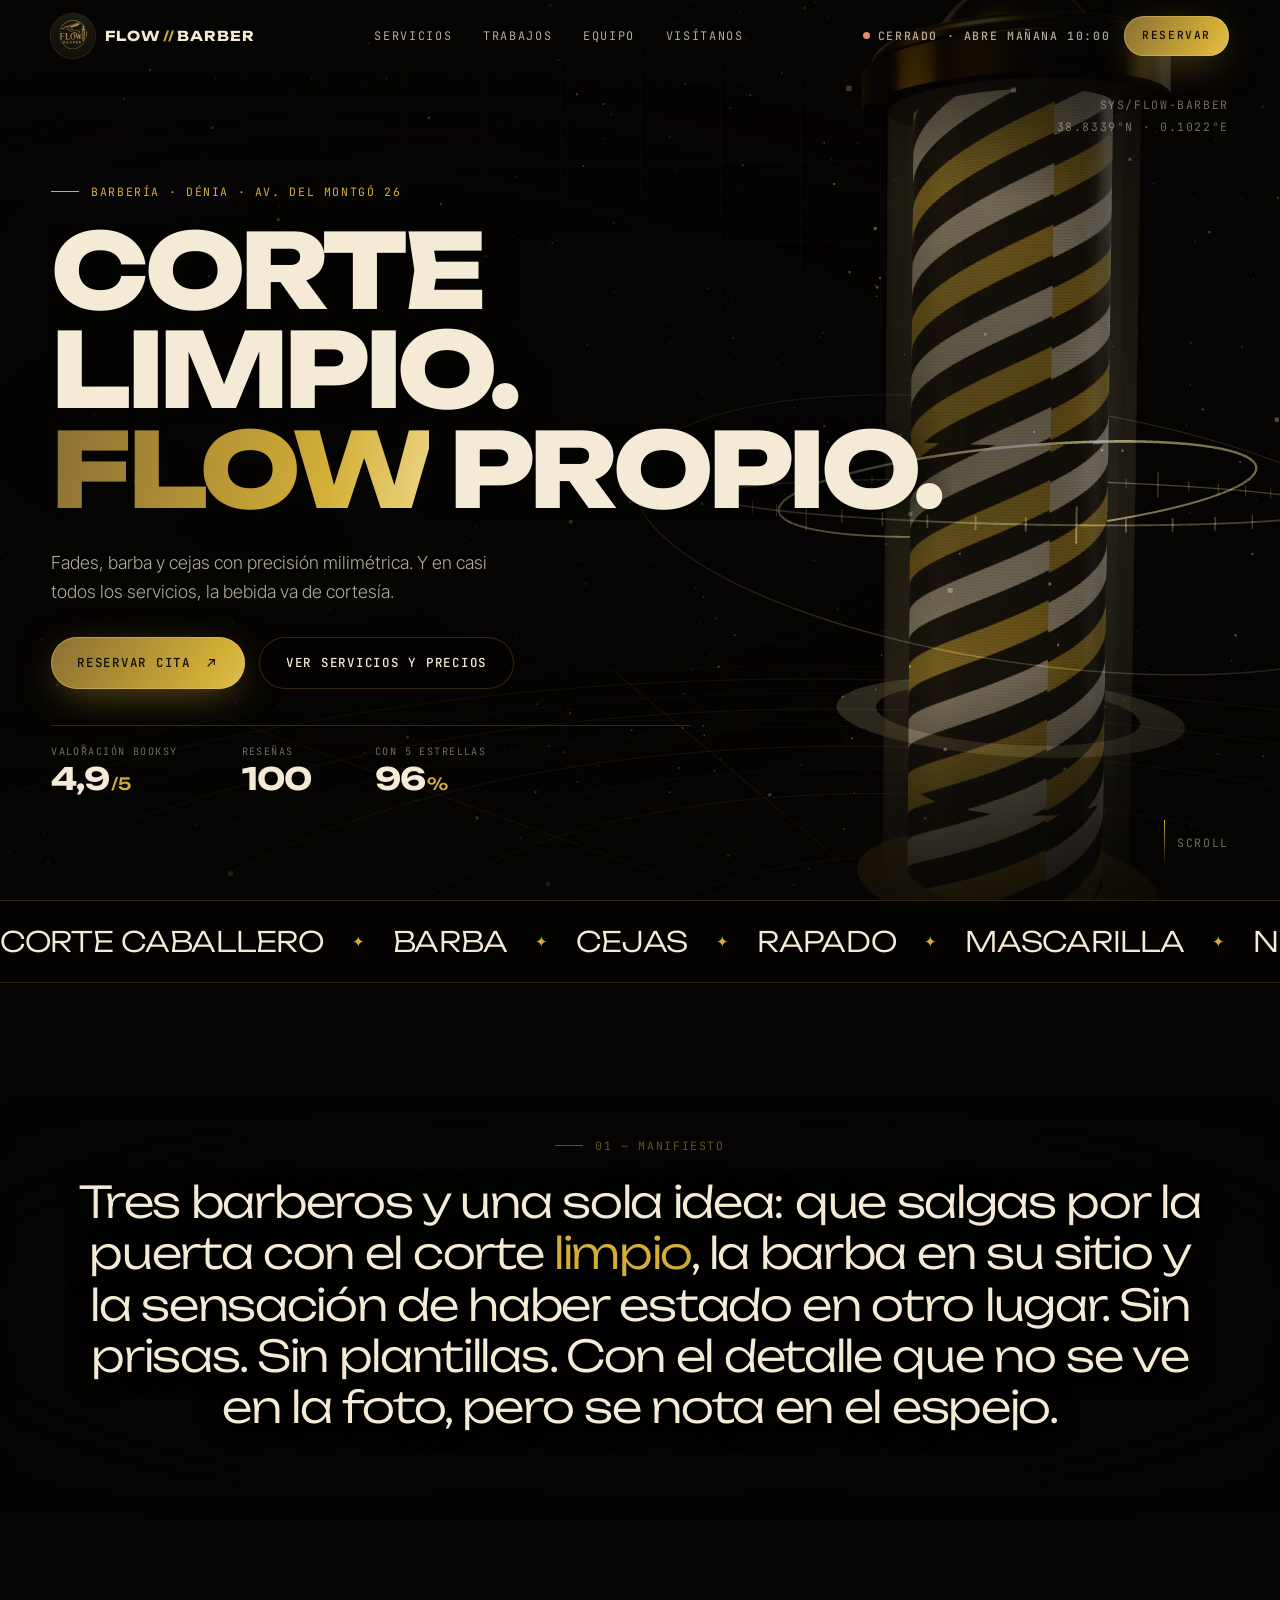
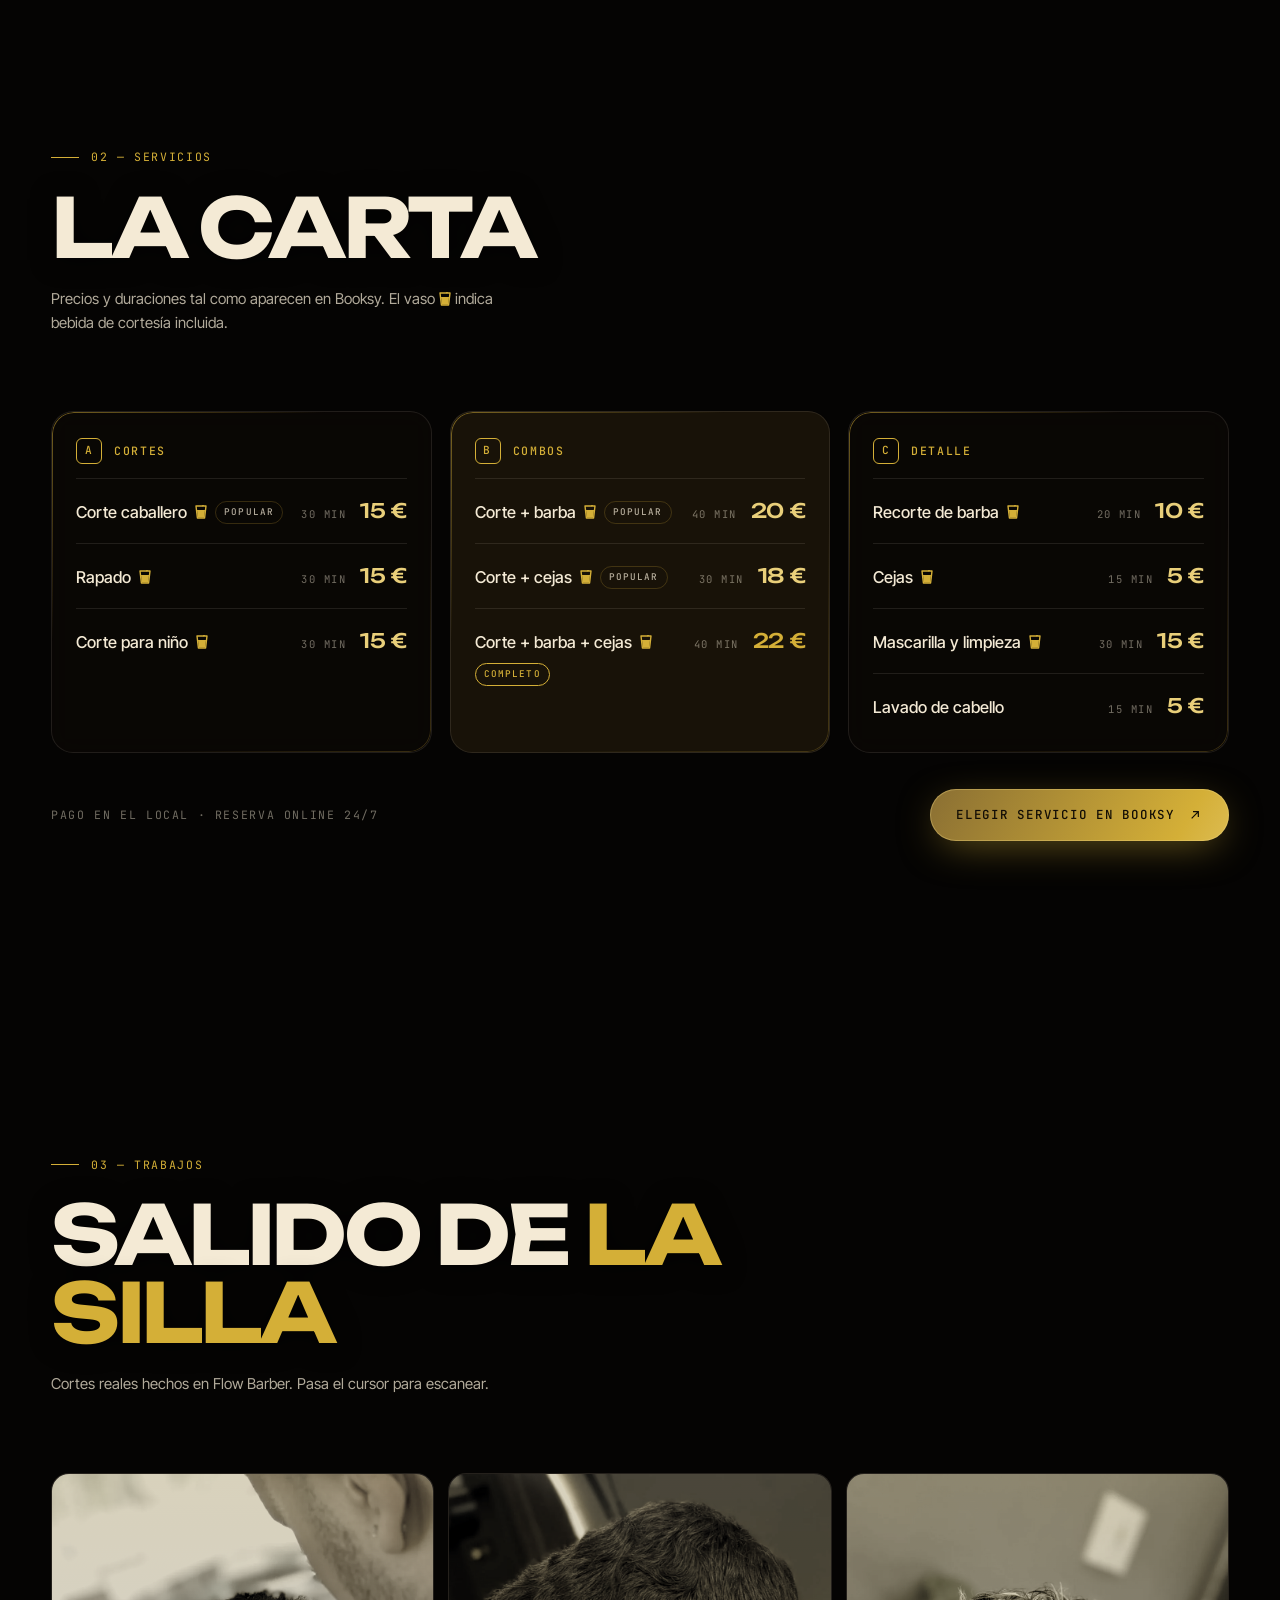
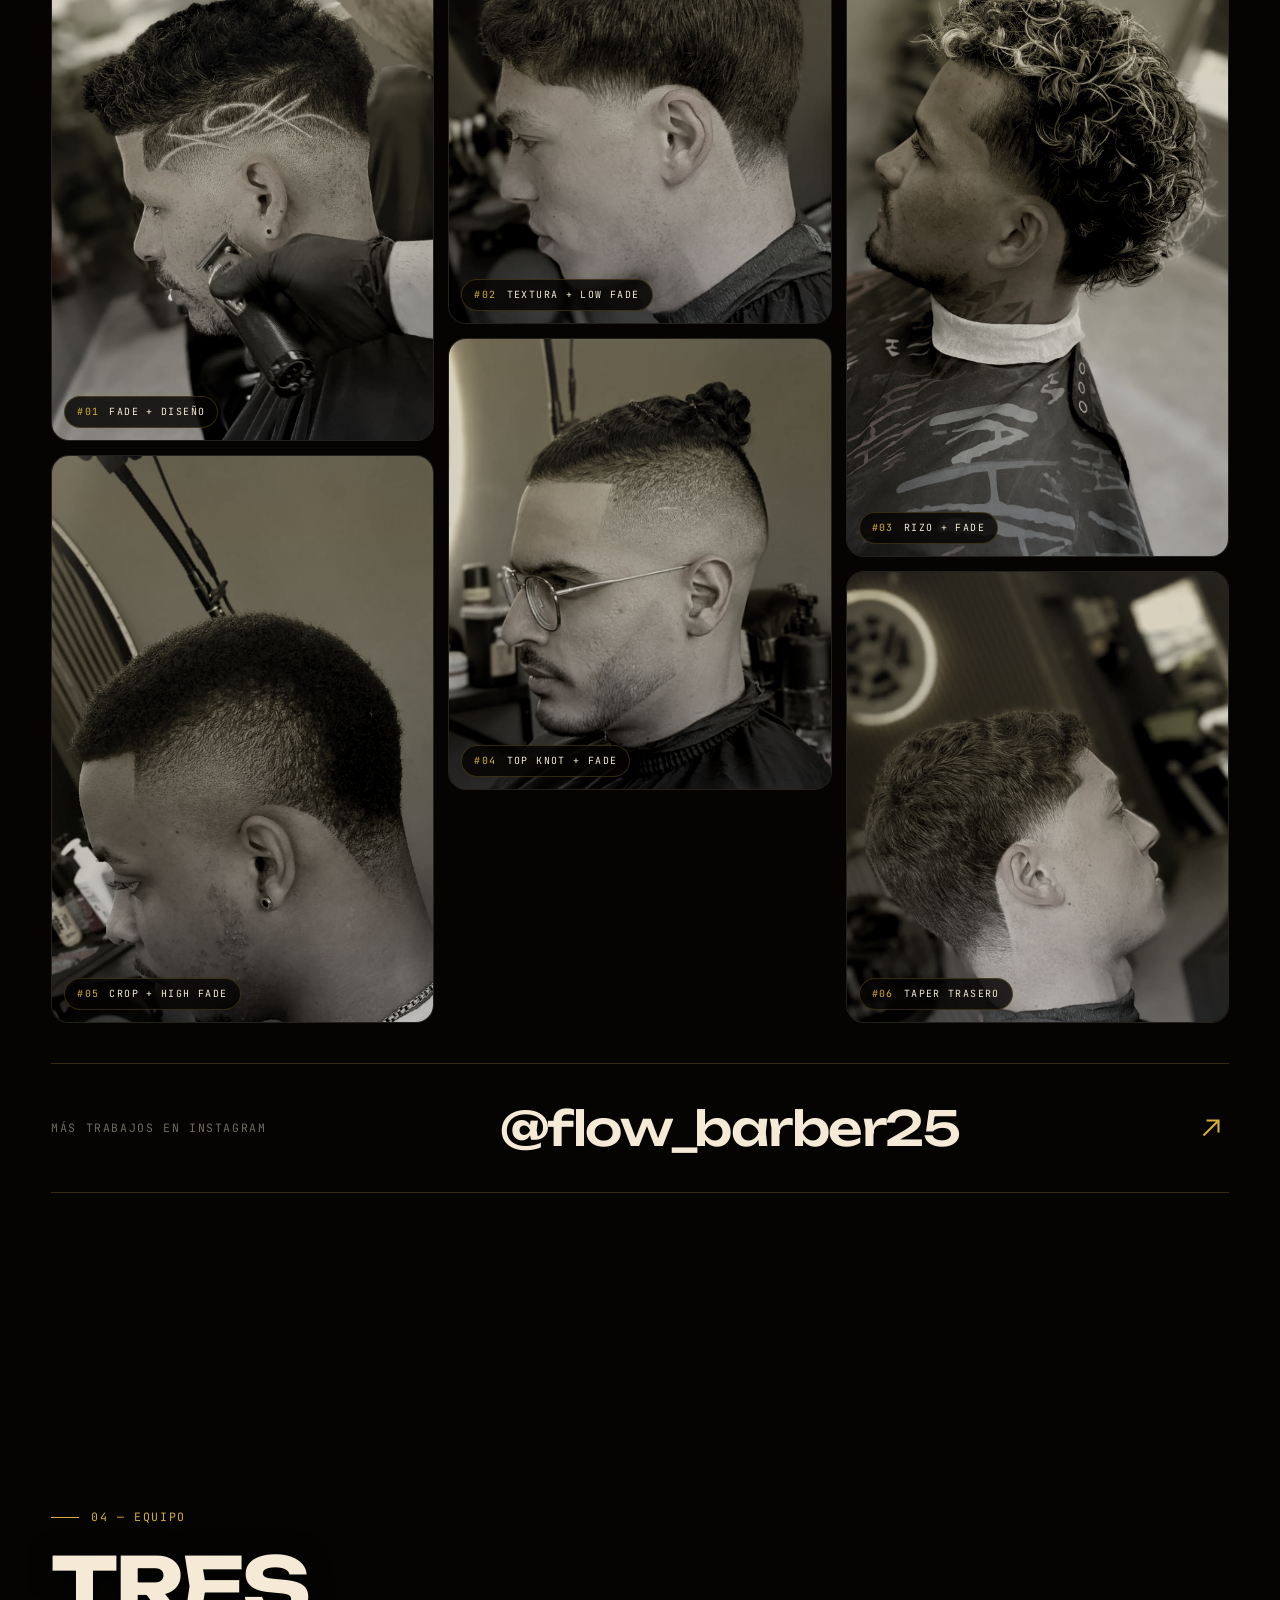
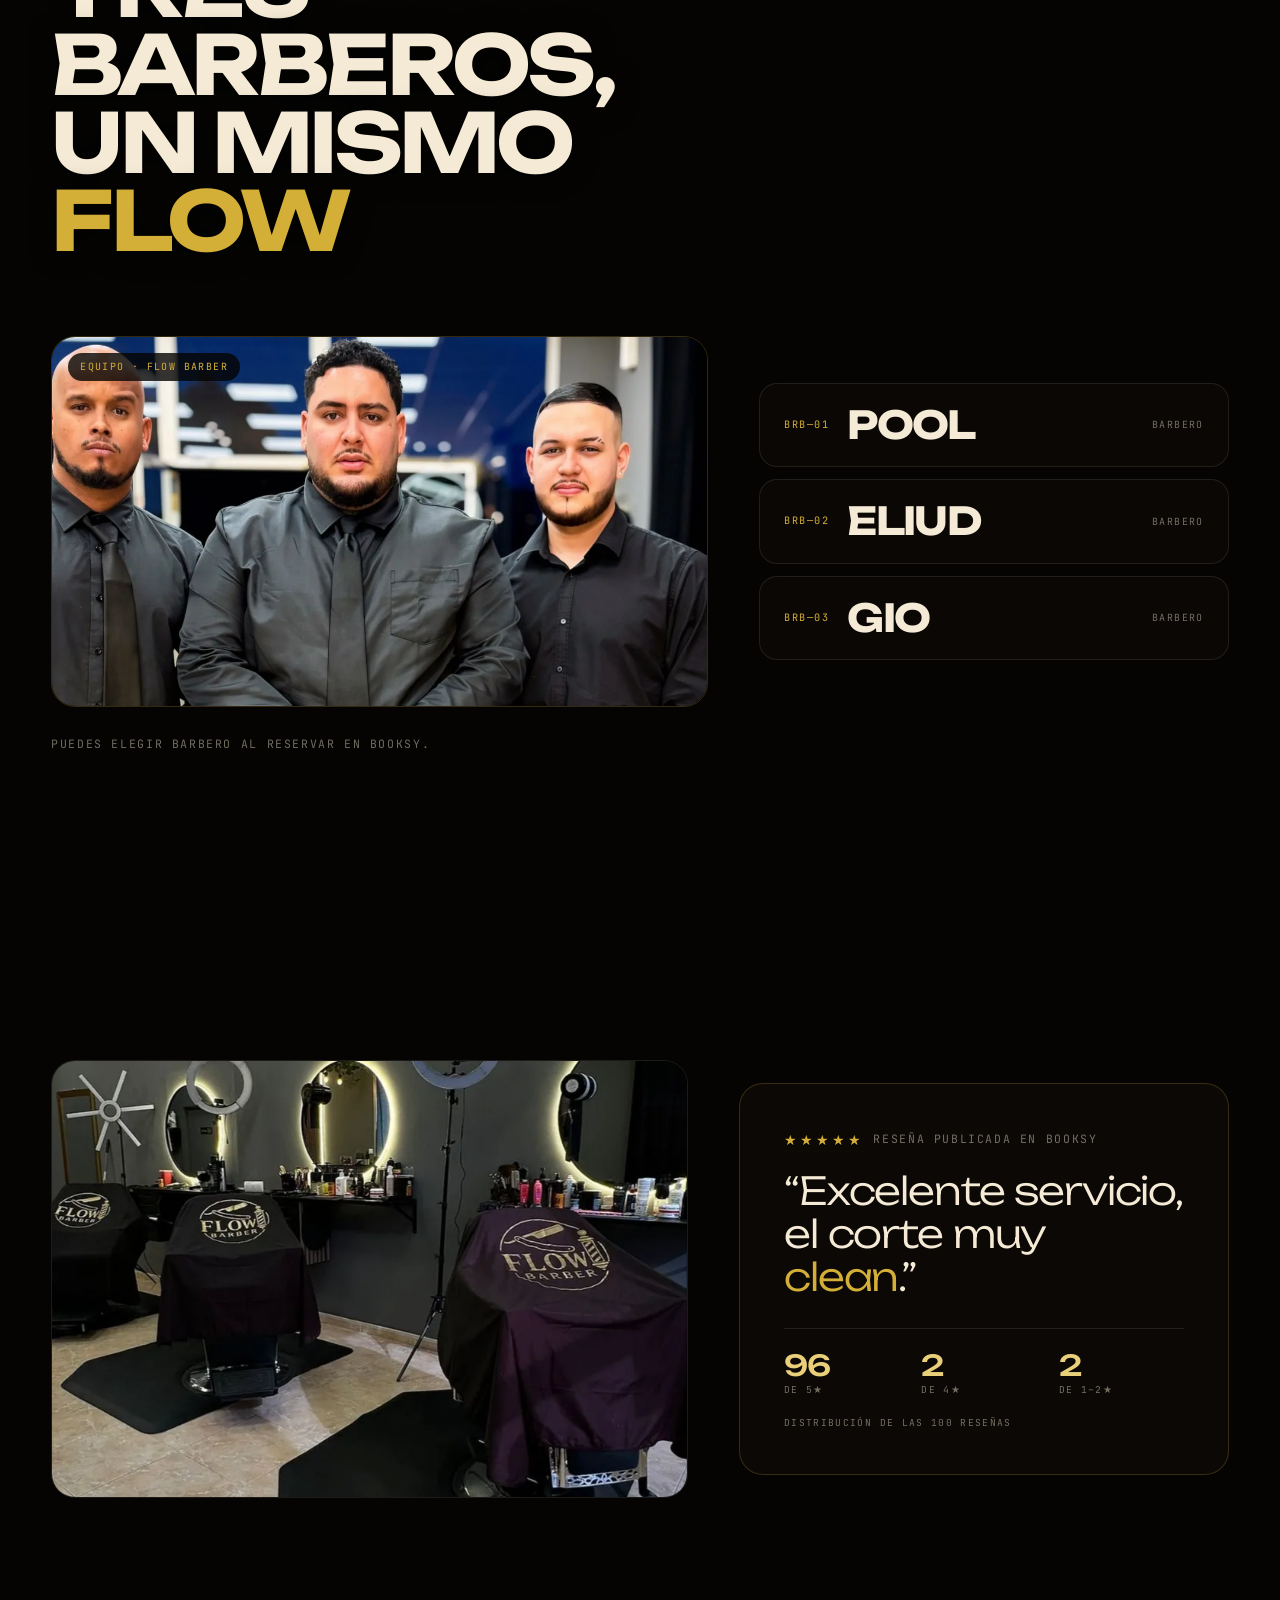
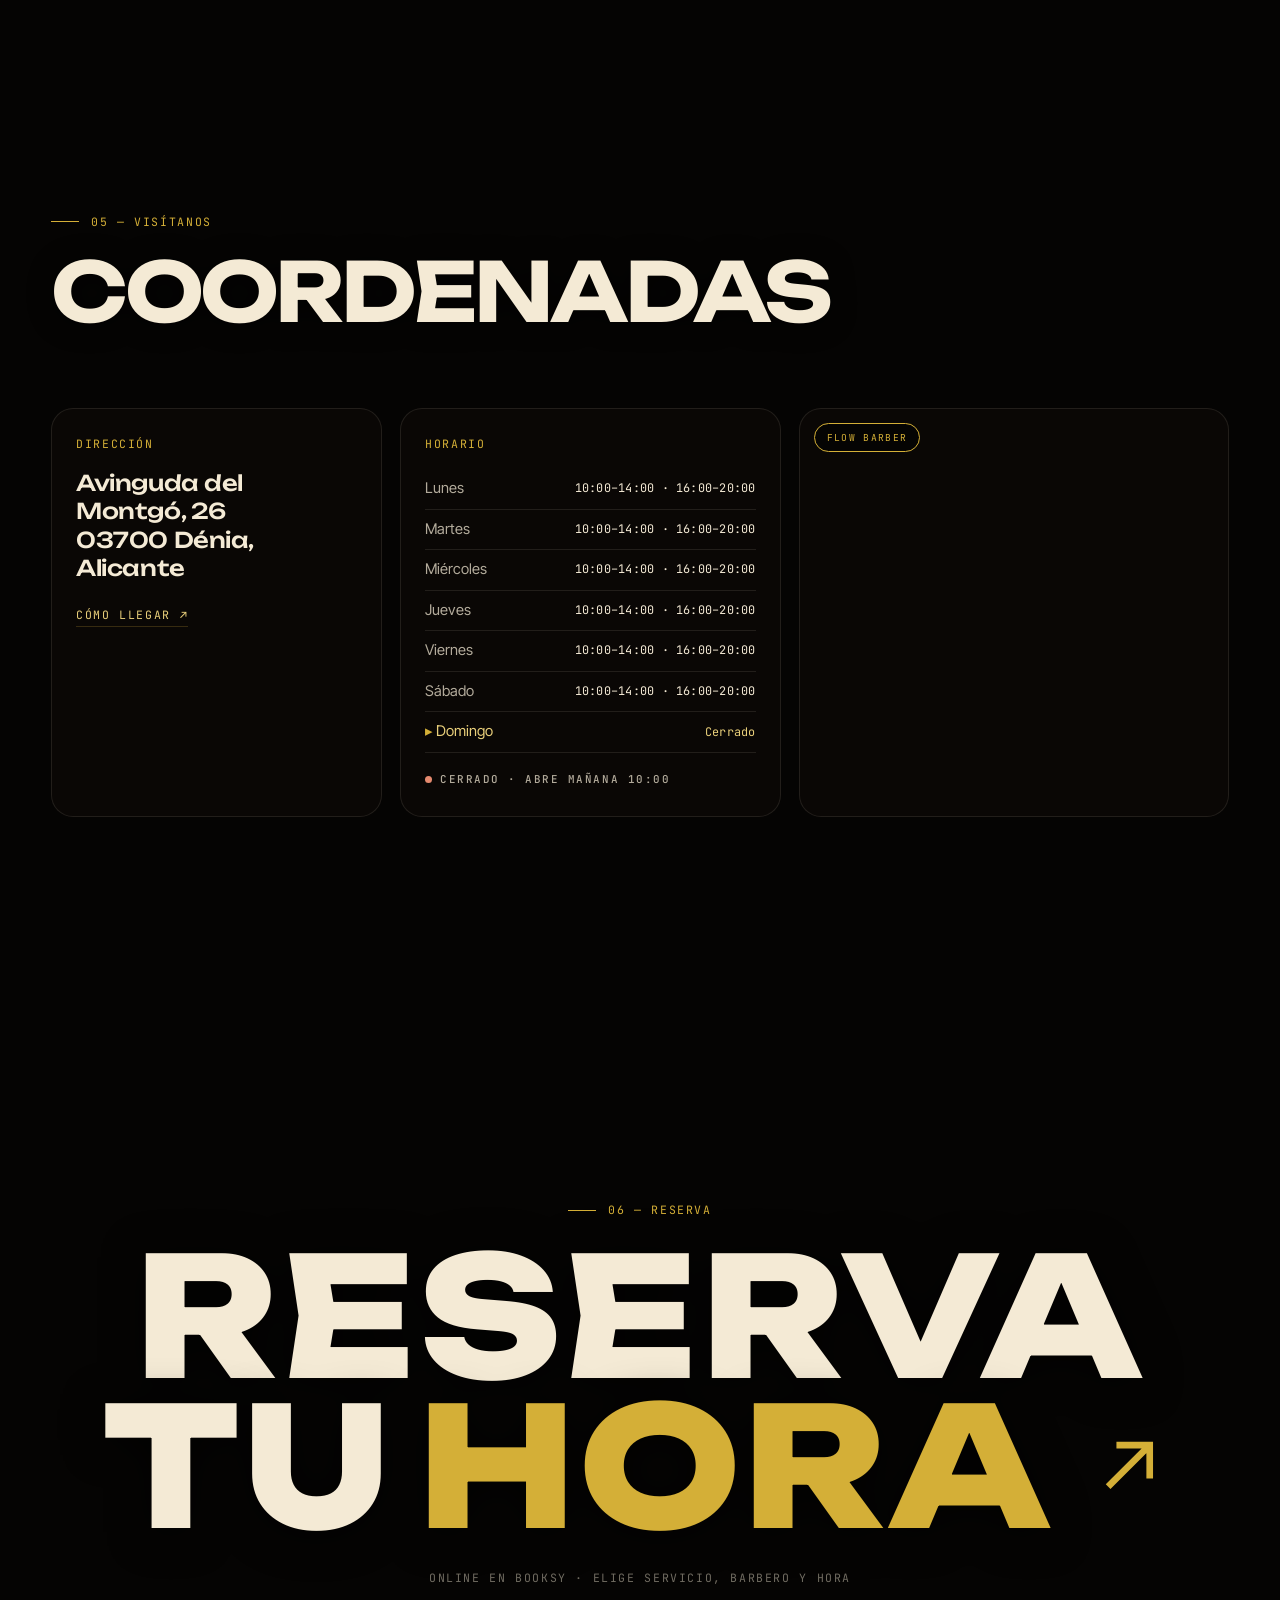
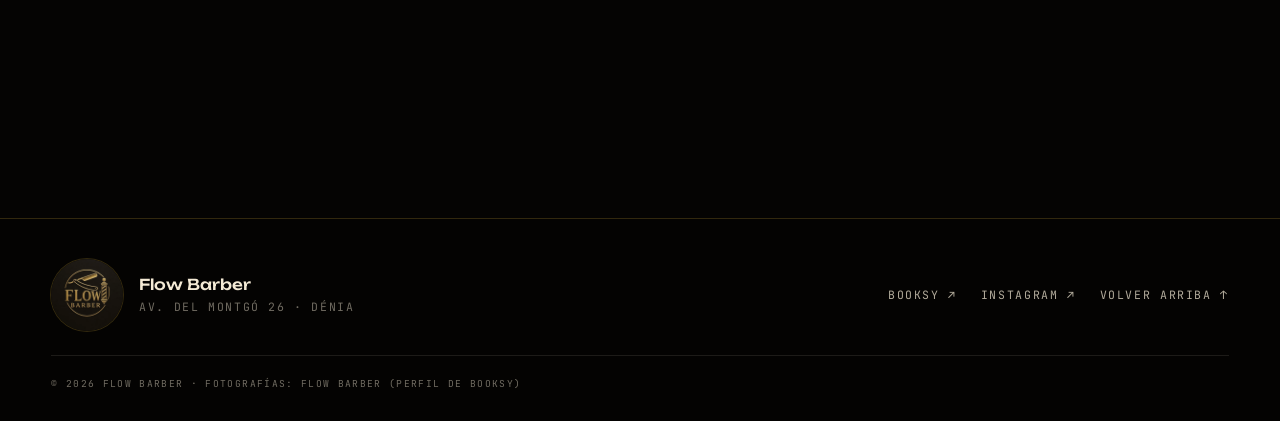
==== flow-barber/index.html @ b30438e5 "Add futuristic 3D website for Flow Barber (Dénia) One-page static site in flow-barber/: Three.js hol" ====
<!doctype html>
<html lang="es">
<head>
<meta charset="utf-8">
<meta name="viewport" content="width=device-width,initial-scale=1,viewport-fit=cover">
<title>Flow Barber · Barbería en Dénia</title>
<meta name="description" content="Flow Barber, barbería en la Avinguda del Montgó 26, Dénia. Corte, barba, cejas y bebida de cortesía. 4,9 sobre 5 en 100 reseñas de Booksy. Reserva online.">
<meta name="theme-color" content="#050403">
<meta property="og:title" content="Flow Barber · Barbería en Dénia">
<meta property="og:description" content="Corte limpio, barba y detalle en la Avinguda del Montgó 26, Dénia. Reserva online en Booksy.">
<meta property="og:image" content="assets/img/logo.webp">
<meta property="og:type" content="website">
<link rel="icon" href="assets/img/logo.webp" type="image/webp">
<link rel="preconnect" href="https://fonts.googleapis.com">
<link rel="preconnect" href="https://fonts.gstatic.com" crossorigin>
<link rel="stylesheet" href="https://fonts.googleapis.com/css2?family=Unbounded:wght@300;500;700;800&family=Inter+Tight:wght@300;400;500;600&family=JetBrains+Mono:wght@400;500&display=swap">
<link rel="stylesheet" href="styles.css?v=20261030">
<script>document.documentElement.classList.add("js");</script>
<script type="application/ld+json">
{
  "@context": "https://schema.org",
  "@type": "BarberShop",
  "name": "Flow Barber",
  "image": "assets/img/logo.webp",
  "address": {"@type": "PostalAddress", "streetAddress": "Avinguda del Montgó, 26", "postalCode": "03700", "addressLocality": "Dénia", "addressRegion": "Comunidad Valenciana", "addressCountry": "ES"},
  "geo": {"@type": "GeoCoordinates", "latitude": 38.83388846865661, "longitude": 0.10224818463785823},
  "priceRange": "5 €–22 €",
  "openingHoursSpecification": [
    {"@type": "OpeningHoursSpecification", "dayOfWeek": ["Monday","Tuesday","Wednesday","Thursday","Friday","Saturday"], "opens": "10:00", "closes": "14:00"},
    {"@type": "OpeningHoursSpecification", "dayOfWeek": ["Monday","Tuesday","Wednesday","Thursday","Friday","Saturday"], "opens": "16:00", "closes": "20:00"}
  ],
  "sameAs": ["https://www.instagram.com/flow_barber25/", "https://booksy.com/es-es/153876_flow-barber_barberia_55813_corral-de-calafat"]
}
</script>
</head>
<body>

<!-- Splash: CSS hides it at 4.5s even if JS fails -->
<div class="splash" data-splash aria-hidden="true">
  <div class="splash-core">
    <img src="assets/img/logo.webp" alt="" width="140" height="140">
    <div class="splash-bar"><span></span></div>
    <p class="mono splash-txt">INICIANDO SESIÓN · <span data-splash-count>000</span></p>
  </div>
</div>

<!-- Fixed 3D scene + contrast layers -->
<canvas id="scene" aria-hidden="true"></canvas>
<div class="scene-fallback" aria-hidden="true"></div>
<div class="layer-scrim" aria-hidden="true"></div>
<div class="layer-vignette" aria-hidden="true"></div>
<div class="layer-grid" aria-hidden="true"></div>
<div class="layer-grain" aria-hidden="true"></div>

<header class="nav" data-nav>
  <a class="nav-logo" href="#top" aria-label="Flow Barber, inicio">
    <img src="assets/img/logo.webp" alt="" width="44" height="44">
    <span>FLOW<i>//</i>BARBER</span>
  </a>
  <nav class="nav-links" aria-label="Principal">
    <a href="#servicios" data-scramble>Servicios</a>
    <a href="#trabajos" data-scramble>Trabajos</a>
    <a href="#equipo" data-scramble>Equipo</a>
    <a href="#visita" data-scramble>Visítanos</a>
  </nav>
  <div class="nav-right">
    <span class="status mono" data-status><i></i><b>Horario L–S</b></span>
    <a class="btn btn-gold btn-sm" href="https://booksy.com/es-es/153876_flow-barber_barberia_55813_corral-de-calafat" target="_blank" rel="noopener">Reservar</a>
    <button class="nav-burger" type="button" aria-label="Abrir menú" aria-expanded="false" data-burger><span></span><span></span></button>
  </div>
</header>

<div class="menu" data-menu hidden>
  <nav aria-label="Menú móvil">
    <a href="#servicios">Servicios</a>
    <a href="#trabajos">Trabajos</a>
    <a href="#equipo">Equipo</a>
    <a href="#visita">Visítanos</a>
    <a href="https://booksy.com/es-es/153876_flow-barber_barberia_55813_corral-de-calafat" target="_blank" rel="noopener" class="menu-cta">Reservar en Booksy ↗</a>
  </nav>
</div>

<main id="top">

  <!-- HERO -->
  <section class="hero" data-stage="0">
    <div class="hud hud-tl mono" aria-hidden="true">
      <span>SYS/FLOW-BARBER</span>
      <span>38.8339°N · 0.1022°E</span>
    </div>
    <div class="hero-inner">
      <p class="kicker mono reveal">Barbería · Dénia · Av. del Montgó 26</p>
      <h1 class="hero-title">
        <span class="line"><span>Corte</span></span>
        <span class="line"><span>limpio.</span></span>
        <span class="line"><span><em>Flow</em> propio.</span></span>
      </h1>
      <p class="hero-lead reveal">Fades, barba y cejas con precisión milimétrica. Y en casi todos los servicios, la bebida va de cortesía.</p>
      <div class="hero-ctas reveal">
        <a class="btn btn-gold" data-magnetic href="https://booksy.com/es-es/153876_flow-barber_barberia_55813_corral-de-calafat" target="_blank" rel="noopener">
          <span>Reservar cita</span><svg viewBox="0 0 24 24" aria-hidden="true"><path d="M7 17 17 7M9 7h8v8"/></svg>
        </a>
        <a class="btn btn-ghost" href="#servicios"><span>Ver servicios y precios</span></a>
      </div>
    </div>

    <dl class="hero-stats reveal" aria-label="Valoraciones en Booksy">
      <div><dt class="mono">Valoración Booksy</dt><dd><b data-count="4.9" data-decimals="1">4,9</b><small>/5</small></dd></div>
      <div><dt class="mono">Reseñas</dt><dd><b data-count="100">100</b></dd></div>
      <div><dt class="mono">Con 5 estrellas</dt><dd><b data-count="96">96</b><small>%</small></dd></div>
    </dl>

    <div class="scroll-cue mono" aria-hidden="true"><span></span>Scroll</div>
  </section>

  <!-- TICKER -->
  <div class="ticker" aria-hidden="true">
    <div class="ticker-track">
      <span>Corte caballero</span><i>✦</i><span>Barba</span><i>✦</i><span>Cejas</span><i>✦</i><span>Rapado</span><i>✦</i><span>Mascarilla</span><i>✦</i><span>Niños</span><i>✦</i><span>Lavado</span><i>✦</i>
      <span>Corte caballero</span><i>✦</i><span>Barba</span><i>✦</i><span>Cejas</span><i>✦</i><span>Rapado</span><i>✦</i><span>Mascarilla</span><i>✦</i><span>Niños</span><i>✦</i><span>Lavado</span><i>✦</i>
    </div>
  </div>

  <!-- MANIFESTO -->
  <section class="manifesto" data-stage="1">
    <p class="kicker mono reveal">01 — Manifiesto</p>
    <p class="manifesto-text reveal">
      Tres barberos y una sola idea: que salgas por la puerta con el corte <em>limpio</em>, la barba en su sitio y la sensación de haber estado en otro lugar. Sin prisas. Sin plantillas. Con el detalle que no se ve en la foto, pero se nota en el espejo.
    </p>
  </section>

  <!-- SERVICES -->
  <section class="services" id="servicios" data-stage="2">
    <header class="sec-head">
      <p class="kicker mono reveal">02 — Servicios</p>
      <h2 class="sec-title reveal">La carta</h2>
      <p class="sec-sub reveal">Precios y duraciones tal como aparecen en Booksy. El vaso <span class="drink-ico" aria-hidden="true"></span> indica bebida de cortesía incluida.</p>
    </header>

    <div class="svc-groups">
      <div class="svc-group reveal">
        <h3 class="svc-group-title mono"><span>A</span>Cortes</h3>
        <ul class="svc-list">
          <li class="svc"><div class="svc-name">Corte caballero<span class="drink-ico" title="Bebida de cortesía"></span><em class="tag mono">Popular</em></div><div class="svc-meta mono">30 min</div><div class="svc-price">15 €</div></li>
          <li class="svc"><div class="svc-name">Rapado<span class="drink-ico" title="Bebida de cortesía"></span></div><div class="svc-meta mono">30 min</div><div class="svc-price">15 €</div></li>
          <li class="svc"><div class="svc-name">Corte para niño<span class="drink-ico" title="Bebida de cortesía"></span></div><div class="svc-meta mono">30 min</div><div class="svc-price">15 €</div></li>
        </ul>
      </div>

      <div class="svc-group svc-group-feature reveal">
        <h3 class="svc-group-title mono"><span>B</span>Combos</h3>
        <ul class="svc-list">
          <li class="svc"><div class="svc-name">Corte + barba<span class="drink-ico" title="Bebida de cortesía"></span><em class="tag mono">Popular</em></div><div class="svc-meta mono">40 min</div><div class="svc-price">20 €</div></li>
          <li class="svc"><div class="svc-name">Corte + cejas<span class="drink-ico" title="Bebida de cortesía"></span><em class="tag mono">Popular</em></div><div class="svc-meta mono">30 min</div><div class="svc-price">18 €</div></li>
          <li class="svc svc-top"><div class="svc-name">Corte + barba + cejas<span class="drink-ico" title="Bebida de cortesía"></span><em class="tag mono tag-gold">Completo</em></div><div class="svc-meta mono">40 min</div><div class="svc-price">22 €</div></li>
        </ul>
      </div>

      <div class="svc-group reveal">
        <h3 class="svc-group-title mono"><span>C</span>Detalle</h3>
        <ul class="svc-list">
          <li class="svc"><div class="svc-name">Recorte de barba<span class="drink-ico" title="Bebida de cortesía"></span></div><div class="svc-meta mono">20 min</div><div class="svc-price">10 €</div></li>
          <li class="svc"><div class="svc-name">Cejas<span class="drink-ico" title="Bebida de cortesía"></span></div><div class="svc-meta mono">15 min</div><div class="svc-price">5 €</div></li>
          <li class="svc"><div class="svc-name">Mascarilla y limpieza<span class="drink-ico" title="Bebida de cortesía"></span></div><div class="svc-meta mono">30 min</div><div class="svc-price">15 €</div></li>
          <li class="svc"><div class="svc-name">Lavado de cabello</div><div class="svc-meta mono">15 min</div><div class="svc-price">5 €</div></li>
        </ul>
      </div>
    </div>

    <div class="svc-foot reveal">
      <p class="mono">Pago en el local · Reserva online 24/7</p>
      <a class="btn btn-gold" data-magnetic href="https://booksy.com/es-es/153876_flow-barber_barberia_55813_corral-de-calafat" target="_blank" rel="noopener"><span>Elegir servicio en Booksy</span><svg viewBox="0 0 24 24" aria-hidden="true"><path d="M7 17 17 7M9 7h8v8"/></svg></a>
    </div>
  </section>

  <!-- WORK -->
  <section class="work" id="trabajos" data-stage="3">
    <header class="sec-head">
      <p class="kicker mono reveal">03 — Trabajos</p>
      <h2 class="sec-title reveal">Salido de <em>la silla</em></h2>
      <p class="sec-sub reveal">Cortes reales hechos en Flow Barber. Pasa el cursor para escanear.</p>
    </header>

    <div class="work-grid">
      <figure class="shot shot-a reveal" data-tilt>
        <img src="assets/img/trabajo-01.webp" alt="Fade con diseño de líneas en el lateral, hecho en Flow Barber" loading="lazy" width="1200" height="1594">
        <figcaption class="mono"><span>#01</span>Fade + diseño</figcaption>
      </figure>
      <figure class="shot shot-b reveal" data-tilt>
        <img src="assets/img/trabajo-04.webp" alt="Corte texturizado con degradado bajo, vista lateral" loading="lazy" width="1024" height="1361">
        <figcaption class="mono"><span>#02</span>Textura + low fade</figcaption>
      </figure>
      <figure class="shot shot-c reveal" data-tilt>
        <img src="assets/img/trabajo-05.webp" alt="Pelo rizado con mechas y degradado en la nuca" loading="lazy" width="1200" height="2135">
        <figcaption class="mono"><span>#03</span>Rizo + fade</figcaption>
      </figure>
      <figure class="shot shot-d reveal" data-tilt>
        <img src="assets/img/trabajo-02.webp" alt="Moño alto con degradado lateral y barba perfilada" loading="lazy" width="921" height="1225">
        <figcaption class="mono"><span>#04</span>Top knot + fade</figcaption>
      </figure>
      <figure class="shot shot-e reveal" data-tilt>
        <img src="assets/img/trabajo-06.webp" alt="Corte corto con degradado alto, vista lateral" loading="lazy" width="1200" height="2133">
        <figcaption class="mono"><span>#05</span>Crop + high fade</figcaption>
      </figure>
      <figure class="shot shot-f reveal" data-tilt>
        <img src="assets/img/trabajo-03.webp" alt="Corte texturizado con degradado en la nuca, vista trasera" loading="lazy" width="1083" height="1439">
        <figcaption class="mono"><span>#06</span>Taper trasero</figcaption>
      </figure>
    </div>

    <a class="ig-link reveal" href="https://www.instagram.com/flow_barber25/" target="_blank" rel="noopener">
      <span class="mono">Más trabajos en Instagram</span>
      <strong>@flow_barber25</strong>
      <svg viewBox="0 0 24 24" aria-hidden="true"><path d="M7 17 17 7M9 7h8v8"/></svg>
    </a>
  </section>

  <!-- TEAM -->
  <section class="team" id="equipo" data-stage="4">
    <header class="sec-head">
      <p class="kicker mono reveal">04 — Equipo</p>
      <h2 class="sec-title reveal">Tres barberos,<br>un mismo <em>flow</em></h2>
    </header>

    <div class="team-wrap">
      <figure class="team-photo reveal">
        <img src="assets/img/equipo.webp" alt="El equipo de Flow Barber" loading="lazy" width="1200" height="675">
        <span class="scan" aria-hidden="true"></span>
        <figcaption class="mono">EQUIPO · FLOW BARBER</figcaption>
      </figure>
      <ol class="team-list">
        <li class="barber reveal"><span class="mono">BRB—01</span><strong>Pool</strong><small class="mono">Barbero</small></li>
        <li class="barber reveal"><span class="mono">BRB—02</span><strong>Eliud</strong><small class="mono">Barbero</small></li>
        <li class="barber reveal"><span class="mono">BRB—03</span><strong>Gio</strong><small class="mono">Barbero</small></li>
      </ol>
    </div>
    <p class="team-note mono reveal">Puedes elegir barbero al reservar en Booksy.</p>
  </section>

  <!-- STUDIO + REVIEW -->
  <section class="studio" data-stage="5">
    <figure class="studio-photo reveal">
      <img src="assets/img/estudio.webp" alt="Interior de Flow Barber con sillones y espejos iluminados" loading="lazy" width="1200" height="674" data-parallax>
    </figure>
    <blockquote class="review reveal">
      <p class="mono review-head"><span class="stars" aria-label="5 de 5 estrellas">★★★★★</span> Reseña publicada en Booksy</p>
      <p class="review-text">“Excelente servicio, el corte muy <em>clean</em>.”</p>
      <footer class="review-foot">
        <div><b data-count="96">96</b><span class="mono">de 5★</span></div>
        <div><b data-count="2">2</b><span class="mono">de 4★</span></div>
        <div><b data-count="2">2</b><span class="mono">de 1–2★</span></div>
        <p class="mono">Distribución de las 100 reseñas</p>
      </footer>
    </blockquote>
  </section>

  <!-- VISIT -->
  <section class="visit" id="visita" data-stage="6">
    <header class="sec-head">
      <p class="kicker mono reveal">05 — Visítanos</p>
      <h2 class="sec-title reveal">Coordenadas</h2>
    </header>

    <div class="visit-grid">
      <div class="panel reveal">
        <p class="mono panel-label">Dirección</p>
        <p class="panel-big">Avinguda del Montgó, 26<br>03700 Dénia, Alicante</p>
        <a class="link-arrow mono" href="https://www.google.com/maps/search/?api=1&amp;query=Flow+Barber+Avinguda+del+Montg%C3%B3+26+D%C3%A9nia" target="_blank" rel="noopener">Cómo llegar ↗</a>
      </div>

      <div class="panel reveal">
        <p class="mono panel-label">Horario</p>
        <table class="hours">
          <tbody>
            <tr data-day="1"><th>Lunes</th><td>10:00–14:00 · 16:00–20:00</td></tr>
            <tr data-day="2"><th>Martes</th><td>10:00–14:00 · 16:00–20:00</td></tr>
            <tr data-day="3"><th>Miércoles</th><td>10:00–14:00 · 16:00–20:00</td></tr>
            <tr data-day="4"><th>Jueves</th><td>10:00–14:00 · 16:00–20:00</td></tr>
            <tr data-day="5"><th>Viernes</th><td>10:00–14:00 · 16:00–20:00</td></tr>
            <tr data-day="6"><th>Sábado</th><td>10:00–14:00 · 16:00–20:00</td></tr>
            <tr data-day="0"><th>Domingo</th><td>Cerrado</td></tr>
          </tbody>
        </table>
        <p class="status status-lg mono" data-status><i></i><b>Consulta disponibilidad en Booksy</b></p>
      </div>

      <div class="panel panel-map reveal">
        <iframe title="Mapa de Flow Barber en Dénia" loading="lazy" src="https://www.openstreetmap.org/export/embed.html?bbox=0.0962%2C38.8309%2C0.1082%2C38.8369&amp;layer=mapnik&amp;marker=38.83389%2C0.10225"></iframe>
        <span class="map-pin mono" aria-hidden="true">FLOW BARBER</span>
      </div>
    </div>
  </section>

  <!-- FINAL CTA -->
  <section class="final" data-stage="7">
    <p class="kicker mono reveal">06 — Reserva</p>
    <a class="final-cta reveal" href="https://booksy.com/es-es/153876_flow-barber_barberia_55813_corral-de-calafat" target="_blank" rel="noopener">
      <span class="final-line">Reserva</span>
      <span class="final-line final-line-2">tu <em>hora</em> <svg viewBox="0 0 24 24" aria-hidden="true"><path d="M7 17 17 7M9 7h8v8"/></svg></span>
    </a>
    <p class="final-sub mono reveal">Online en Booksy · elige servicio, barbero y hora</p>
  </section>
</main>

<footer class="foot">
  <div class="foot-brand">
    <img src="assets/img/logo.webp" alt="Logotipo de Flow Barber" width="72" height="72" loading="lazy">
    <p>Flow Barber<br><span class="mono">Av. del Montgó 26 · Dénia</span></p>
  </div>
  <nav class="foot-links mono" aria-label="Enlaces externos">
    <a href="https://booksy.com/es-es/153876_flow-barber_barberia_55813_corral-de-calafat" target="_blank" rel="noopener">Booksy ↗</a>
    <a href="https://www.instagram.com/flow_barber25/" target="_blank" rel="noopener">Instagram ↗</a>
    <a href="#top">Volver arriba ↑</a>
  </nav>
  <p class="foot-legal mono">© <span data-year>2026</span> Flow Barber · Fotografías: Flow Barber (perfil de Booksy)</p>
</footer>

<script defer src="lib/gsap.min.js?v=20261030"></script>
<script defer src="lib/ScrollTrigger.min.js?v=20261030"></script>
<script defer src="lib/three.min.js?v=20261030"></script>
<script defer src="lib/manifest.js?v=20261030"></script>
<script defer src="main.js?v=20261030"></script>
</body>
</html>
---- flow-barber/styles.css ----
/* ==========================================================================
   FLOW BARBER — Cinematic 3D / holographic gold
   Sections: tokens · base · layers · splash · nav · hero · ticker · manifesto
             services · work · team · studio · visit · final · footer · reveal
   ========================================================================== */

:root {
  --bg: #050403;
  --bg-2: #0d0a07;
  --panel: rgba(12, 9, 6, 0.86);
  --panel-solid: #0e0b08;
  --gold: #d4af37;
  --gold-2: #e9cf7a;
  --gold-3: #8a6f33;
  --ink: #f4ead5;
  --ink-2: rgba(244, 234, 213, 0.72);
  --ink-3: rgba(244, 234, 213, 0.45);
  --line: rgba(212, 175, 55, 0.22);
  --line-2: rgba(244, 234, 213, 0.1);
  --ok: #7fe0a8;
  --ko: #e58a6f;

  --f-display: "Unbounded", "Arial Black", system-ui, sans-serif;
  --f-body: "Inter Tight", "Helvetica Neue", Arial, sans-serif;
  --f-mono: "JetBrains Mono", ui-monospace, Menlo, monospace;

  --gutter: clamp(16px, 4vw, 56px);
  --ease-out: cubic-bezier(.16, 1, .3, 1);
  --ease-io: cubic-bezier(.65, 0, .35, 1);
  color-scheme: dark;
}

/* ---------- base ---------- */
*, *::before, *::after { box-sizing: border-box; }
html { scroll-behavior: smooth; -webkit-text-size-adjust: 100%; overflow-x: clip; }
body {
  margin: 0;
  background: var(--bg);
  color: var(--ink);
  font-family: var(--f-body);
  font-size: clamp(15px, 1.05vw, 17px);
  line-height: 1.6;
  font-weight: 400;
  overflow-x: hidden;
  -webkit-font-smoothing: antialiased;
}
img { display: block; max-width: 100%; height: auto; }
a { color: inherit; text-decoration: none; }
em { font-style: normal; color: var(--gold); }
[hidden] { display: none !important; }
:focus-visible { outline: 2px solid var(--gold); outline-offset: 3px; border-radius: 4px; }
::selection { background: var(--gold); color: var(--bg); }

.mono {
  font-family: var(--f-mono);
  font-size: 0.72rem;
  letter-spacing: 0.14em;
  text-transform: uppercase;
}

main, .foot { position: relative; z-index: 3; }
section { position: relative; padding: clamp(80px, 12vw, 160px) var(--gutter); }

/* ---------- fixed layers (contrast stack over the 3D scene) ---------- */
#scene {
  position: fixed; inset: 0; z-index: 0;
  width: 100vw; height: 100vh; height: 100lvh;
  display: block;
}
.scene-fallback {
  position: fixed; inset: 0; z-index: -1;
  background:
    radial-gradient(60% 50% at 75% 35%, rgba(212,175,55,.18), transparent 70%),
    radial-gradient(40% 40% at 20% 80%, rgba(138,111,51,.16), transparent 70%),
    var(--bg);
}
.layer-scrim { position: fixed; inset: 0; z-index: 1; pointer-events: none; background: rgba(5,4,3,.22); transition: background .6s var(--ease-out); }
html.is-deep .layer-scrim { background: rgba(5,4,3,.55); }
.layer-vignette {
  position: fixed; inset: 0; z-index: 1; pointer-events: none;
  background:
    radial-gradient(ellipse at center, transparent 35%, rgba(5,4,3,.45) 75%, rgba(5,4,3,.85) 100%),
    linear-gradient(180deg, rgba(5,4,3,.6) 0%, transparent 22%, transparent 75%, rgba(5,4,3,.7) 100%);
}
.layer-grid {
  position: fixed; inset: 0; z-index: 1; pointer-events: none; opacity: .5;
  background-image:
    linear-gradient(var(--line-2) 1px, transparent 1px),
    linear-gradient(90deg, var(--line-2) 1px, transparent 1px);
  background-size: 80px 80px;
  mask-image: radial-gradient(ellipse at 50% 40%, #000 0%, transparent 70%);
  -webkit-mask-image: radial-gradient(ellipse at 50% 40%, #000 0%, transparent 70%);
}
.layer-grain {
  position: fixed; inset: 0; z-index: 2; pointer-events: none; opacity: .06; mix-blend-mode: overlay;
  background-image: url("data:image/svg+xml;utf8,<svg xmlns='http://www.w3.org/2000/svg' width='160' height='160'><filter id='n'><feTurbulence type='fractalNoise' baseFrequency='.9' numOctaves='3' stitchTiles='stitch'/></filter><rect width='100%' height='100%' filter='url(%23n)'/></svg>");
  animation: grain 1.2s steps(6) infinite;
}
@keyframes grain {
  0% { background-position: 0 0; } 20% { background-position: -37px 21px; } 40% { background-position: 23px -41px; }
  60% { background-position: -19px -13px; } 80% { background-position: 43px 31px; } 100% { background-position: 0 0; }
}

/* ---------- splash (double safety: CSS 4.5s + JS) ---------- */
.splash {
  position: fixed; inset: 0; z-index: 100;
  display: grid; place-items: center;
  background: var(--bg);
  animation: splashSafety .01s 4.5s forwards;
  transition: opacity .7s var(--ease-out), clip-path .9s var(--ease-io);
  clip-path: inset(0 0 0 0);
}
.splash.is-out { opacity: 0; pointer-events: none; clip-path: inset(0 0 100% 0); }
@keyframes splashSafety { to { opacity: 0; pointer-events: none; clip-path: inset(0 0 100% 0); } }
.splash-core { display: grid; justify-items: center; gap: 22px; }
.splash-core img { width: 140px; height: 140px; border-radius: 50%; animation: splashPulse 1.6s var(--ease-io) infinite alternate; }
@keyframes splashPulse { from { filter: drop-shadow(0 0 0 rgba(212,175,55,0)); } to { filter: drop-shadow(0 0 24px rgba(212,175,55,.45)); } }
.splash-bar { width: 180px; height: 1px; background: var(--line); overflow: hidden; }
.splash-bar span { display: block; height: 100%; width: 100%; background: var(--gold); transform-origin: left; animation: splashBar 1.4s var(--ease-out) forwards; }
@keyframes splashBar { from { transform: scaleX(0); } to { transform: scaleX(1); } }
.splash-txt { color: var(--ink-3); margin: 0; }

/* ---------- nav ---------- */
.nav {
  position: fixed; top: 0; left: 0; right: 0; z-index: 50;
  display: flex; align-items: center; justify-content: space-between; gap: 20px;
  padding: 14px var(--gutter);
  transition: background .4s var(--ease-out), border-color .4s, padding .4s var(--ease-out);
  border-bottom: 1px solid transparent;
}
.nav.is-scrolled {
  background: rgba(5,4,3,.9);
  border-bottom-color: var(--line);
  padding-block: 10px;
}
@supports (backdrop-filter: blur(12px)) {
  .nav.is-scrolled { background: rgba(5,4,3,.62); backdrop-filter: blur(14px) saturate(140%); -webkit-backdrop-filter: blur(14px) saturate(140%); }
}
.nav-logo { display: flex; align-items: center; gap: 10px; font-family: var(--f-display); font-weight: 700; font-size: .85rem; letter-spacing: .08em; }
.nav-logo img { width: 44px; height: 44px; border-radius: 50%; object-fit: cover; transform: scale(1.0); box-shadow: 0 0 0 1px var(--line); }
.nav-logo i { font-style: normal; color: var(--gold); margin: 0 2px; }
.nav-links { display: flex; gap: clamp(18px, 2.4vw, 36px); }
.nav-links a { font-family: var(--f-mono); font-size: .74rem; letter-spacing: .14em; text-transform: uppercase; color: var(--ink-2); position: relative; padding: 6px 0; transition: color .25s; }
.nav-links a::after { content: ""; position: absolute; left: 0; right: 0; bottom: 0; height: 1px; background: var(--gold); transform: scaleX(0); transform-origin: right; transition: transform .45s var(--ease-out); }
.nav-links a:hover { color: var(--ink); }
.nav-links a:hover::after { transform: scaleX(1); transform-origin: left; }
.nav-right { display: flex; align-items: center; gap: 14px; }
.nav-burger { display: none; width: 44px; height: 44px; border: 1px solid var(--line); border-radius: 50%; background: transparent; cursor: pointer; position: relative; }
.nav-burger span { position: absolute; left: 13px; right: 13px; height: 1px; background: var(--ink); transition: transform .35s var(--ease-out), top .35s var(--ease-out); }
.nav-burger span:first-child { top: 18px; }
.nav-burger span:last-child { top: 25px; }
.nav-burger[aria-expanded="true"] span:first-child { top: 21px; transform: rotate(45deg); }
.nav-burger[aria-expanded="true"] span:last-child { top: 21px; transform: rotate(-45deg); }

.menu {
  position: fixed; inset: 0; z-index: 45;
  background: rgba(5,4,3,.97);
  display: grid; place-items: center;
  animation: menuIn .5s var(--ease-out);
}
@keyframes menuIn { from { opacity: 0; clip-path: circle(0% at 100% 0); } to { opacity: 1; clip-path: circle(150% at 100% 0); } }
.menu nav { display: grid; gap: 10px; text-align: center; }
.menu a { font-family: var(--f-display); font-size: clamp(1.8rem, 8vw, 3rem); font-weight: 500; letter-spacing: -.02em; }
.menu a.menu-cta { font-family: var(--f-mono); font-size: .85rem; letter-spacing: .14em; text-transform: uppercase; color: var(--gold); margin-top: 28px; }

/* live status pill */
.status { display: inline-flex; align-items: center; gap: 8px; color: var(--ink-2); white-space: nowrap; }
.status b { font-weight: 500; }
.status i { width: 7px; height: 7px; border-radius: 50%; background: var(--ink-3); flex: none; }
.status.is-open i { background: var(--ok); box-shadow: 0 0 0 0 rgba(127,224,168,.6); animation: ping 1.8s infinite; }
.status.is-closed i { background: var(--ko); }
@keyframes ping { 0% { box-shadow: 0 0 0 0 rgba(127,224,168,.55); } 100% { box-shadow: 0 0 0 10px rgba(127,224,168,0); } }

/* ---------- buttons ---------- */
.btn {
  --mx: 0px; --my: 0px;
  display: inline-flex; align-items: center; gap: 12px;
  min-height: 52px; padding: 0 26px;
  border-radius: 999px;
  font-family: var(--f-mono); font-size: .78rem; letter-spacing: .14em; text-transform: uppercase; font-weight: 500;
  transition: background .3s, color .3s, border-color .3s, box-shadow .4s var(--ease-out), transform .5s var(--ease-out);
  transform: translate(var(--mx), var(--my));
  position: relative; overflow: hidden; isolation: isolate;
}
.btn svg { width: 16px; height: 16px; fill: none; stroke: currentColor; stroke-width: 1.8; transition: transform .4s var(--ease-out); }
.btn:hover svg { transform: translate(3px,-3px); }
.btn-gold { background: linear-gradient(120deg, var(--gold-3), var(--gold) 40%, var(--gold-2) 60%, var(--gold) 80%); background-size: 220% 100%; color: #120d05; box-shadow: 0 0 0 1px rgba(233,207,122,.4) inset, 0 10px 40px -10px rgba(212,175,55,.55); animation: sheen 6s linear infinite; }
.btn-gold:hover { box-shadow: 0 0 0 1px rgba(233,207,122,.7) inset, 0 14px 60px -8px rgba(212,175,55,.8); }
@keyframes sheen { from { background-position: 0% 0; } to { background-position: 220% 0; } }
.btn-ghost { border: 1px solid var(--line); color: var(--ink); background: rgba(5,4,3,.35); }
.btn-ghost:hover { border-color: var(--gold); color: var(--gold-2); }
.btn-sm { min-height: 40px; padding: 0 18px; font-size: .7rem; }

/* ---------- hero ---------- */
.hero {
  min-height: 100vh; min-height: 100svh;
  display: flex; flex-direction: column; justify-content: center;
  padding-top: 110px; padding-bottom: 40px;
}
.hud { position: absolute; display: grid; gap: 4px; color: var(--ink-3); }
.hud-tl { top: 96px; right: var(--gutter); text-align: right; }
.hero-inner { max-width: 900px; position: relative; }
.hero-inner::before {
  content: ""; position: absolute; inset: -80px -120px; z-index: -1; pointer-events: none;
  background: radial-gradient(ellipse at 30% 50%, rgba(5,4,3,.82) 0%, rgba(5,4,3,.5) 55%, transparent 80%);
  filter: blur(10px);
}
.kicker { color: var(--gold); margin: 0 0 22px; display: inline-flex; align-items: center; gap: 12px; }
.kicker::before { content: ""; width: 28px; height: 1px; background: currentColor; }
.hero-title {
  font-family: var(--f-display);
  font-weight: 800;
  font-size: clamp(2.6rem, min(8.4vw, 11.5vh), 7.6rem);
  line-height: .92;
  letter-spacing: -.045em;
  margin: 0 0 28px;
  text-transform: uppercase;
  text-shadow: 0 2px 30px rgba(0,0,0,.6);
}
.hero-title .line { display: block; overflow: hidden; padding-bottom: .04em; }
.hero-title .line > span { display: inline-block; }
.hero-title em {
  background: linear-gradient(100deg, var(--gold-3) 0%, var(--gold) 30%, #fff3c4 50%, var(--gold) 70%, var(--gold-3) 100%);
  background-size: 250% 100%;
  -webkit-background-clip: text; background-clip: text; color: transparent;
  animation: sheen 5s linear infinite;
  text-shadow: none;
}
.js .hero-title .line > span { transform: translateY(105%); transition: transform 1.2s var(--ease-out); }
.js .hero-title .line:nth-child(2) > span { transition-delay: .1s; }
.js .hero-title .line:nth-child(3) > span { transition-delay: .2s; }
.is-loaded .hero-title .line > span { transform: none; }

.hero-lead { max-width: 46ch; font-size: clamp(1.05rem, 1.4vw, 1.25rem); color: var(--ink-2); margin: 0 0 30px; font-weight: 300; }
.hero-ctas { display: flex; flex-wrap: wrap; gap: 14px; }

.hero-stats {
  display: flex; gap: clamp(24px, 5vw, 72px); margin: 36px 0 0;
  padding-top: 18px; border-top: 1px solid var(--line);
  max-width: 640px;
}
.hero-stats div { display: grid; gap: 4px; }
.hero-stats dt { color: var(--ink-3); font-size: .64rem; }
.hero-stats dd { margin: 0; font-family: var(--f-display); font-weight: 500; font-size: clamp(1.4rem, 2.4vw, 2rem); letter-spacing: -.03em; line-height: 1; }
.hero-stats small { font-size: .55em; color: var(--gold); margin-left: 2px; }

.scroll-cue { position: absolute; right: var(--gutter); bottom: 34px; display: flex; align-items: center; gap: 12px; color: var(--ink-3); }
.scroll-cue span { width: 1px; height: 46px; background: linear-gradient(var(--gold), transparent); animation: cue 2.2s var(--ease-io) infinite; transform-origin: top; }
@keyframes cue { 0% { transform: scaleY(0); } 50% { transform: scaleY(1); transform-origin: top; } 51% { transform-origin: bottom; } 100% { transform: scaleY(0); transform-origin: bottom; } }

/* ---------- ticker ---------- */
.ticker {
  position: relative; z-index: 3; overflow: hidden;
  border-block: 1px solid var(--line);
  background: rgba(5,4,3,.7);
  padding: 18px 0;
}
.ticker-track { display: flex; width: max-content; gap: 28px; align-items: center; animation: ticker 38s linear infinite; }
.ticker span { font-family: var(--f-display); font-weight: 300; font-size: clamp(1.1rem, 2.2vw, 1.8rem); text-transform: uppercase; letter-spacing: -.01em; white-space: nowrap; }
.ticker i { color: var(--gold); font-style: normal; }
@keyframes ticker { to { transform: translateX(-50%); } }

/* ---------- section heads ---------- */
.sec-head { max-width: 760px; margin-bottom: clamp(40px, 6vw, 80px); }
.sec-title {
  font-family: var(--f-display); font-weight: 700;
  font-size: clamp(2.2rem, 6.4vw, 5.6rem);
  line-height: .95; letter-spacing: -.045em; text-transform: uppercase;
  margin: 0 0 20px;
  text-shadow: 0 2px 24px rgba(0,0,0,.7);
}
.sec-sub { color: var(--ink-2); max-width: 52ch; margin: 0; }

/* ---------- manifesto ---------- */
.manifesto { display: grid; justify-items: center; text-align: center; }
.manifesto .kicker { justify-content: center; }
.manifesto-text {
  max-width: 30ch;
  font-family: var(--f-display); font-weight: 300;
  font-size: clamp(1.5rem, 3.4vw, 3rem); line-height: 1.18; letter-spacing: -.03em;
  margin: 0;
  position: relative;
  text-shadow: 0 2px 24px rgba(0,0,0,.85), 0 1px 4px rgba(0,0,0,.9);
}
.manifesto-text::before {
  content: ""; position: absolute; inset: -60px -80px; z-index: -1;
  background: radial-gradient(ellipse at center, rgba(5,4,3,.86) 0%, rgba(5,4,3,.55) 60%, transparent 100%);
  filter: blur(10px);
}

/* ---------- services ---------- */
.svc-groups { display: grid; grid-template-columns: repeat(3, 1fr); gap: 18px; }
.svc-group {
  background: var(--panel); border: 1px solid var(--line-2); border-radius: 22px;
  padding: 26px 24px 14px; position: relative; overflow: hidden;
}
@supports (backdrop-filter: blur(12px)) {
  .svc-group { background: rgba(12,9,6,.72); backdrop-filter: blur(12px); -webkit-backdrop-filter: blur(12px); }
}
.svc-group::before {
  content: ""; position: absolute; inset: 0; border-radius: inherit; padding: 1px; pointer-events: none;
  background: linear-gradient(140deg, rgba(212,175,55,.55), transparent 35%, transparent 65%, rgba(212,175,55,.25));
  -webkit-mask: linear-gradient(#000 0 0) content-box, linear-gradient(#000 0 0);
  -webkit-mask-composite: xor; mask-composite: exclude;
}
.svc-group-feature { background: rgba(28,21,10,.86); }
.svc-group-title { color: var(--gold); margin: 0 0 14px; display: flex; align-items: center; gap: 12px; font-weight: 500; }
.svc-group-title span { width: 26px; height: 26px; display: grid; place-items: center; border: 1px solid var(--gold); border-radius: 6px; font-size: .7rem; }
.svc-list { list-style: none; margin: 0; padding: 0; }
.svc {
  display: grid; grid-template-columns: 1fr auto auto; align-items: baseline; gap: 14px;
  padding: 16px 0; border-top: 1px solid var(--line-2);
  transition: padding .35s var(--ease-out), background .35s;
  position: relative;
}
.svc::after { content: ""; position: absolute; left: 0; bottom: -1px; height: 1px; width: 100%; background: var(--gold); transform: scaleX(0); transform-origin: left; transition: transform .5s var(--ease-out); }
.svc:hover::after { transform: scaleX(1); }
.svc:hover { padding-left: 8px; }
.svc-name { font-weight: 500; font-size: 1.02rem; display: flex; align-items: center; flex-wrap: wrap; gap: 8px; }
.svc-meta { color: var(--ink-3); font-size: .66rem; white-space: nowrap; }
.svc-price { font-family: var(--f-display); font-weight: 500; font-size: 1.25rem; letter-spacing: -.02em; white-space: nowrap; color: var(--gold-2); }
.svc-top .svc-price { color: var(--gold); }
.tag { font-size: .58rem; padding: 3px 8px; border: 1px solid var(--line); border-radius: 999px; color: var(--ink-2); letter-spacing: .12em; }
.tag-gold { border-color: var(--gold); color: var(--gold); }
.drink-ico {
  display: inline-block; width: 12px; height: 14px; vertical-align: -2px; flex: none;
  background: var(--gold);
  -webkit-mask: url("data:image/svg+xml;utf8,<svg xmlns='http://www.w3.org/2000/svg' viewBox='0 0 12 14'><path d='M1 1h10l-1.4 12H2.4z' fill='none' stroke='black' stroke-width='1.4' stroke-linejoin='round'/><path d='M2 5h8l-.9 7.6H2.9z'/><path d='M7 1l2-1' stroke='black' stroke-width='1'/></svg>") center/contain no-repeat;
          mask: url("data:image/svg+xml;utf8,<svg xmlns='http://www.w3.org/2000/svg' viewBox='0 0 12 14'><path d='M1 1h10l-1.4 12H2.4z' fill='none' stroke='black' stroke-width='1.4' stroke-linejoin='round'/><path d='M2 5h8l-.9 7.6H2.9z'/><path d='M7 1l2-1' stroke='black' stroke-width='1'/></svg>") center/contain no-repeat;
}
.svc-foot { margin-top: 36px; display: flex; flex-wrap: wrap; align-items: center; justify-content: space-between; gap: 18px; }
.svc-foot p { color: var(--ink-3); margin: 0; }

/* ---------- work (scanner mosaic) ---------- */
.work-grid {
  display: grid;
  grid-template-columns: repeat(12, 1fr);
  grid-auto-rows: clamp(70px, 8vw, 120px);
  gap: 14px;
}
.shot { margin: 0; position: relative; overflow: hidden; border-radius: 18px; background: var(--bg-2); border: 1px solid var(--line-2); transform-style: preserve-3d; transition: transform .6s var(--ease-out), border-color .4s; }
.shot img { width: 100%; height: 100%; object-fit: cover; filter: grayscale(.85) contrast(1.08) brightness(.82); transform: scale(1.06); transition: filter .7s var(--ease-out), transform 1.2s var(--ease-out); }
.shot::before { /* gold duotone */
  content: ""; position: absolute; inset: 0; z-index: 1; pointer-events: none;
  background: linear-gradient(180deg, rgba(212,175,55,.18), rgba(5,4,3,.35));
  mix-blend-mode: color; transition: opacity .6s;
}
.shot::after { /* scan line */
  content: ""; position: absolute; left: 0; right: 0; top: -20%; height: 18%; z-index: 2; pointer-events: none;
  background: linear-gradient(180deg, transparent, rgba(233,207,122,.35) 70%, rgba(255,243,196,.9) 98%, transparent);
  opacity: 0;
}
.shot:hover, .shot:focus-within { border-color: var(--gold); }
.shot:hover img { filter: none; transform: scale(1); }
.shot:hover::before { opacity: 0; }
.shot:hover::after { animation: scan 1.1s var(--ease-io) 1; }
@keyframes scan { 0% { top: -20%; opacity: 1; } 100% { top: 105%; opacity: 0; } }
.shot figcaption {
  position: absolute; left: 12px; bottom: 12px; z-index: 3;
  display: flex; gap: 10px; align-items: center;
  padding: 7px 12px; border-radius: 999px;
  background: rgba(5,4,3,.82); border: 1px solid var(--line);
  font-size: .62rem; color: var(--ink);
}
.shot figcaption span { color: var(--gold); }
.shot-a { grid-column: 1 / span 4; grid-row: span 5; }
.shot-b { grid-column: 5 / span 4; grid-row: span 4; }
.shot-c { grid-column: 9 / span 4; grid-row: span 6; }
.shot-d { grid-column: 5 / span 4; grid-row: span 4; }
.shot-e { grid-column: 1 / span 4; grid-row: span 5; }
.shot-f { grid-column: 9 / span 4; grid-row: span 4; }
.ig-link {
  margin-top: 40px; display: flex; align-items: center; justify-content: space-between; gap: 16px; flex-wrap: wrap;
  padding: 26px 0; border-block: 1px solid var(--line);
}
.ig-link span { color: var(--ink-3); }
.ig-link strong { font-family: var(--f-display); font-weight: 500; font-size: clamp(1.4rem, 4vw, 3rem); letter-spacing: -.03em; transition: color .3s; }
.ig-link svg { width: 36px; height: 36px; fill: none; stroke: var(--gold); stroke-width: 1.4; transition: transform .45s var(--ease-out); }
.ig-link:hover strong { color: var(--gold-2); }
.ig-link:hover svg { transform: translate(6px,-6px); }

/* ---------- team ---------- */
.team-wrap { display: grid; grid-template-columns: 1.4fr 1fr; gap: clamp(20px, 4vw, 56px); align-items: center; }
.team-photo { margin: 0; position: relative; border-radius: 24px; overflow: hidden; border: 1px solid var(--line); }
.team-photo img { width: 100%; aspect-ratio: 16 / 9; object-fit: cover; }
.team-photo figcaption { position: absolute; left: 16px; top: 16px; padding: 6px 12px; border-radius: 999px; background: rgba(5,4,3,.8); color: var(--gold); font-size: .62rem; }
.scan { position: absolute; inset: 0; pointer-events: none; background: linear-gradient(180deg, transparent 0%, rgba(212,175,55,.0) 40%, rgba(233,207,122,.28) 50%, transparent 52%); background-size: 100% 300%; animation: teamScan 5s linear infinite; mix-blend-mode: screen; }
@keyframes teamScan { from { background-position: 0 100%; } to { background-position: 0 -200%; } }
.team-list { list-style: none; margin: 0; padding: 0; display: grid; gap: 12px; }
.barber {
  display: grid; grid-template-columns: auto 1fr auto; align-items: center; gap: 18px;
  padding: 22px 24px; border-radius: 18px;
  background: var(--panel); border: 1px solid var(--line-2);
  transition: border-color .35s, transform .5s var(--ease-out), background .35s;
}
.barber:hover { border-color: var(--gold); transform: translateX(-6px); background: rgba(28,21,10,.9); }
.barber span { color: var(--gold); font-size: .64rem; }
.barber strong { font-family: var(--f-display); font-weight: 700; font-size: clamp(1.6rem, 3vw, 2.4rem); letter-spacing: -.04em; text-transform: uppercase; line-height: 1; }
.barber small { color: var(--ink-3); font-size: .62rem; }
.team-note { color: var(--ink-3); margin: 28px 0 0; }

/* ---------- studio + review ---------- */
.studio { display: grid; grid-template-columns: 1.3fr 1fr; gap: clamp(20px, 4vw, 56px); align-items: center; }
.studio-photo { margin: 0; border-radius: 24px; overflow: hidden; border: 1px solid var(--line-2); aspect-ratio: 16 / 11; }
.studio-photo img { width: 100%; height: 118%; object-fit: cover; will-change: transform; }
.review {
  margin: 0; padding: clamp(26px, 3.5vw, 44px); border-radius: 24px;
  background: rgba(12,9,6,.92); border: 1px solid var(--line);
}
.review-head { color: var(--ink-3); margin: 0 0 18px; display: flex; flex-wrap: wrap; align-items: center; gap: 10px; }
.stars { color: var(--gold); letter-spacing: .2em; font-size: .9rem; }
.review-text { font-family: var(--f-display); font-weight: 300; font-size: clamp(1.5rem, 3vw, 2.4rem); line-height: 1.12; letter-spacing: -.03em; margin: 0 0 30px; }
.review-foot { display: grid; grid-template-columns: repeat(3, 1fr); gap: 12px; padding-top: 22px; border-top: 1px solid var(--line-2); }
.review-foot div { display: grid; gap: 2px; }
.review-foot b { font-family: var(--f-display); font-weight: 500; font-size: 1.8rem; letter-spacing: -.03em; color: var(--gold-2); line-height: 1; }
.review-foot span { color: var(--ink-3); font-size: .6rem; }
.review-foot p { grid-column: 1 / -1; color: var(--ink-3); margin: 6px 0 0; font-size: .6rem; }

/* ---------- visit ---------- */
.visit-grid { display: grid; grid-template-columns: 1fr 1.15fr 1.3fr; gap: 18px; }
.panel { background: var(--panel); border: 1px solid var(--line-2); border-radius: 22px; padding: 26px 24px; position: relative; overflow: hidden; }
.panel-label { color: var(--gold); margin: 0 0 16px; }
.panel-big { font-family: var(--f-display); font-weight: 500; font-size: clamp(1.15rem, 1.7vw, 1.45rem); line-height: 1.3; letter-spacing: -.02em; margin: 0 0 20px; }
.link-arrow { color: var(--gold-2); border-bottom: 1px solid var(--line); padding-bottom: 4px; transition: border-color .3s; }
.link-arrow:hover { border-color: var(--gold); }
.hours { width: 100%; border-collapse: collapse; font-size: .92rem; }
.hours th, .hours td { padding: 8px 0; border-bottom: 1px solid var(--line-2); text-align: left; font-weight: 400; }
.hours th { color: var(--ink-2); padding-right: 12px; }
.hours td { text-align: right; font-family: var(--f-mono); font-size: .74rem; letter-spacing: .02em; }
.hours tr.is-today th, .hours tr.is-today td { color: var(--gold-2); }
.hours tr.is-today th::before { content: "▸ "; color: var(--gold); }
.status-lg { margin: 18px 0 0; font-size: .68rem; }
.panel-map { padding: 0; min-height: 320px; }
.panel-map iframe { position: absolute; inset: 0; width: 100%; height: 100%; border: 0; filter: grayscale(1) invert(.92) contrast(.9) sepia(.35) hue-rotate(5deg) brightness(.85); }
.map-pin { position: absolute; left: 14px; top: 14px; z-index: 2; padding: 6px 12px; border-radius: 999px; background: rgba(5,4,3,.85); border: 1px solid var(--gold); color: var(--gold); font-size: .6rem; pointer-events: none; }

/* ---------- final CTA ---------- */
.final { text-align: center; display: grid; justify-items: center; padding-block: clamp(120px, 18vw, 240px); }
.final .kicker { justify-content: center; }
.final-cta { display: grid; justify-items: center; font-family: var(--f-display); font-weight: 800; text-transform: uppercase; letter-spacing: -.05em; line-height: .9; font-size: clamp(3rem, 13vw, 12rem); text-shadow: 0 4px 40px rgba(0,0,0,.7); }
.final-line { display: block; transition: transform .7s var(--ease-out), color .4s; }
.final-line-2 { display: inline-flex; align-items: center; gap: .15em; }
.final-cta svg { width: .6em; height: .6em; fill: none; stroke: var(--gold); stroke-width: 1.6; transition: transform .6s var(--ease-out); }
.final-cta:hover .final-line:first-child { transform: translateX(-3%); color: var(--gold-2); }
.final-cta:hover .final-line-2 { transform: translateX(3%); }
.final-cta:hover svg { transform: translate(10%, -10%) rotate(8deg); }
.final-sub { color: var(--ink-3); margin: 28px 0 0; }

/* ---------- footer ---------- */
.foot { border-top: 1px solid var(--line); background: rgba(5,4,3,.94); padding: 40px var(--gutter) 30px; display: grid; grid-template-columns: 1fr auto; gap: 24px; align-items: center; }
.foot-brand { display: flex; align-items: center; gap: 16px; }
.foot-brand img { width: 72px; height: 72px; border-radius: 50%; object-fit: cover; box-shadow: 0 0 0 1px var(--line); }
.foot-brand p { margin: 0; font-family: var(--f-display); font-weight: 500; line-height: 1.4; }
.foot-brand span { color: var(--ink-3); font-family: var(--f-mono); font-weight: 400; }
.foot-links { display: flex; gap: 24px; flex-wrap: wrap; }
.foot-links a { color: var(--ink-2); transition: color .3s; }
.foot-links a:hover { color: var(--gold); }
.foot-legal { grid-column: 1 / -1; color: var(--ink-3); margin: 0; padding-top: 20px; border-top: 1px solid var(--line-2); font-size: .6rem; }

/* ---------- reveal (IO threshold low + 6s safety in JS) ---------- */
.js .reveal { opacity: 0; transform: translateY(36px); transition: opacity 1s var(--ease-out), transform 1.1s var(--ease-out); animation: revealSafety .01s 6.5s forwards; }
@keyframes revealSafety { to { opacity: 1; transform: none; } }
.js .hero-title .line > span { animation: titleSafety .01s 5s forwards; }
@keyframes titleSafety { to { transform: none; } }
.no-webgl #scene { display: none; }
.js .reveal.is-visible { opacity: 1; transform: none; }
.reveal[data-split] { opacity: 1; transform: none; } /* defensive, gotcha A.4.5 */

/* ---------- responsive ---------- */
@media (max-width: 1080px) {
  .svc-groups { grid-template-columns: 1fr 1fr; }
  .svc-group-feature { grid-column: 1 / -1; order: -1; }
  .visit-grid { grid-template-columns: 1fr 1fr; }
  .panel-map { grid-column: 1 / -1; }
}
@media (max-width: 860px) {
  .nav-links { display: none; }
  .nav-burger { display: inline-block; }
  .nav-right .status { display: none; }
  .hud-tl { display: none; }
  .team-wrap, .studio { grid-template-columns: 1fr; }
  .work-grid { grid-template-columns: 1fr 1fr; grid-auto-rows: auto; gap: 10px; }
  .shot { grid-column: auto !important; grid-row: auto !important; aspect-ratio: 3 / 4; }
  .shot-c { grid-row: span 2 !important; aspect-ratio: auto; }
  .foot { grid-template-columns: 1fr; }
}
@media (max-width: 640px) {
  .nav { padding: 10px 16px; }
  .nav-logo span { display: none; }
  .hero { justify-content: flex-end; padding-top: 110px; padding-bottom: 32px; }
  .hero-title { font-size: clamp(2.6rem, 13.5vw, 4.6rem); }
  .hero-ctas .btn { flex: 1 1 100%; justify-content: center; }
  .hero-stats { gap: 18px; margin-top: 36px; }
  .hero-stats dt { font-size: .56rem; letter-spacing: .1em; }
  .scroll-cue { display: none; }
  .svc-groups, .visit-grid { grid-template-columns: 1fr; }
  .svc { grid-template-columns: 1fr auto; row-gap: 2px; }
  .svc-meta { grid-column: 1; grid-row: 2; }
  .svc-price { grid-row: 1 / span 2; align-self: center; }
  .svc-foot .btn { width: 100%; justify-content: center; }
  .barber { padding: 18px; }
  .review-foot b { font-size: 1.4rem; }
  .layer-grid { background-size: 48px 48px; }
}

/* Only truly intrusive effects are gated (Windows ships reduced-motion ON) */
@media (prefers-reduced-motion: reduce) {
  .layer-grain { animation: none; }
  .scan { animation: none; opacity: 0; }
}
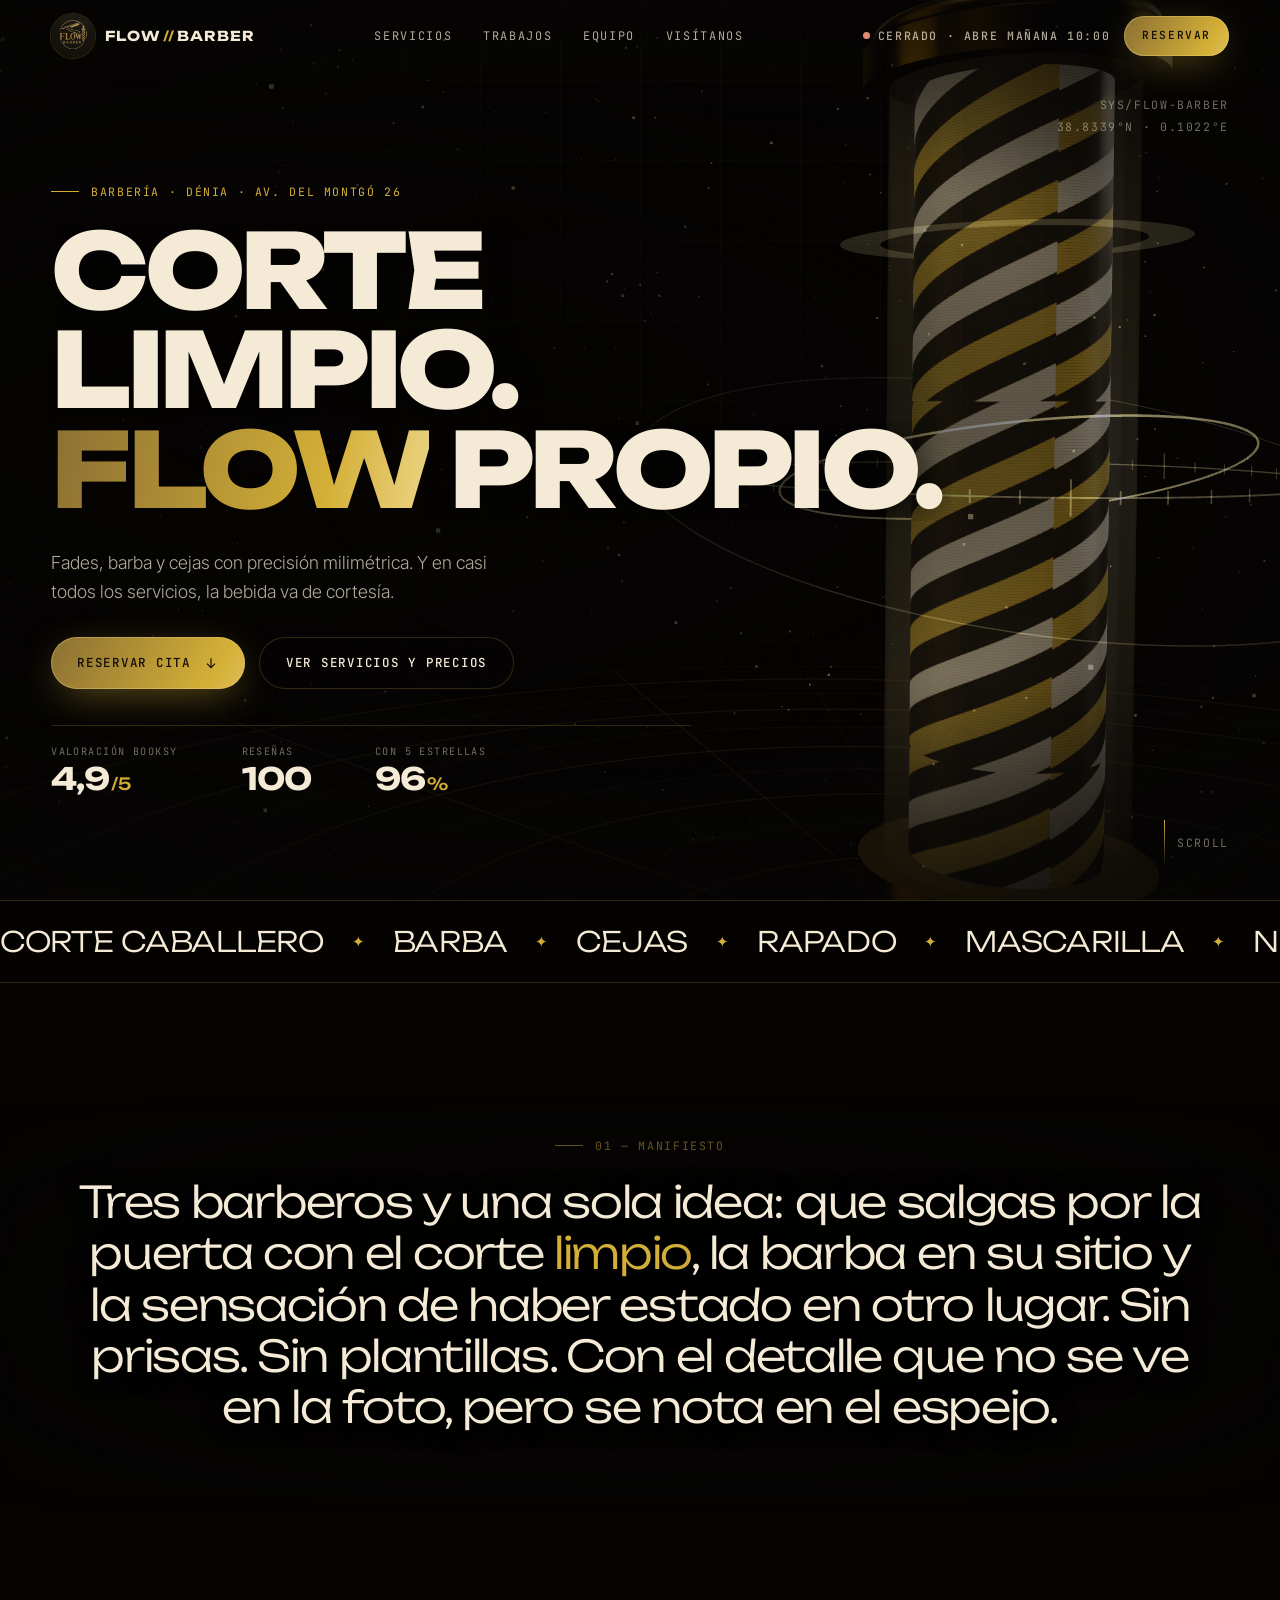
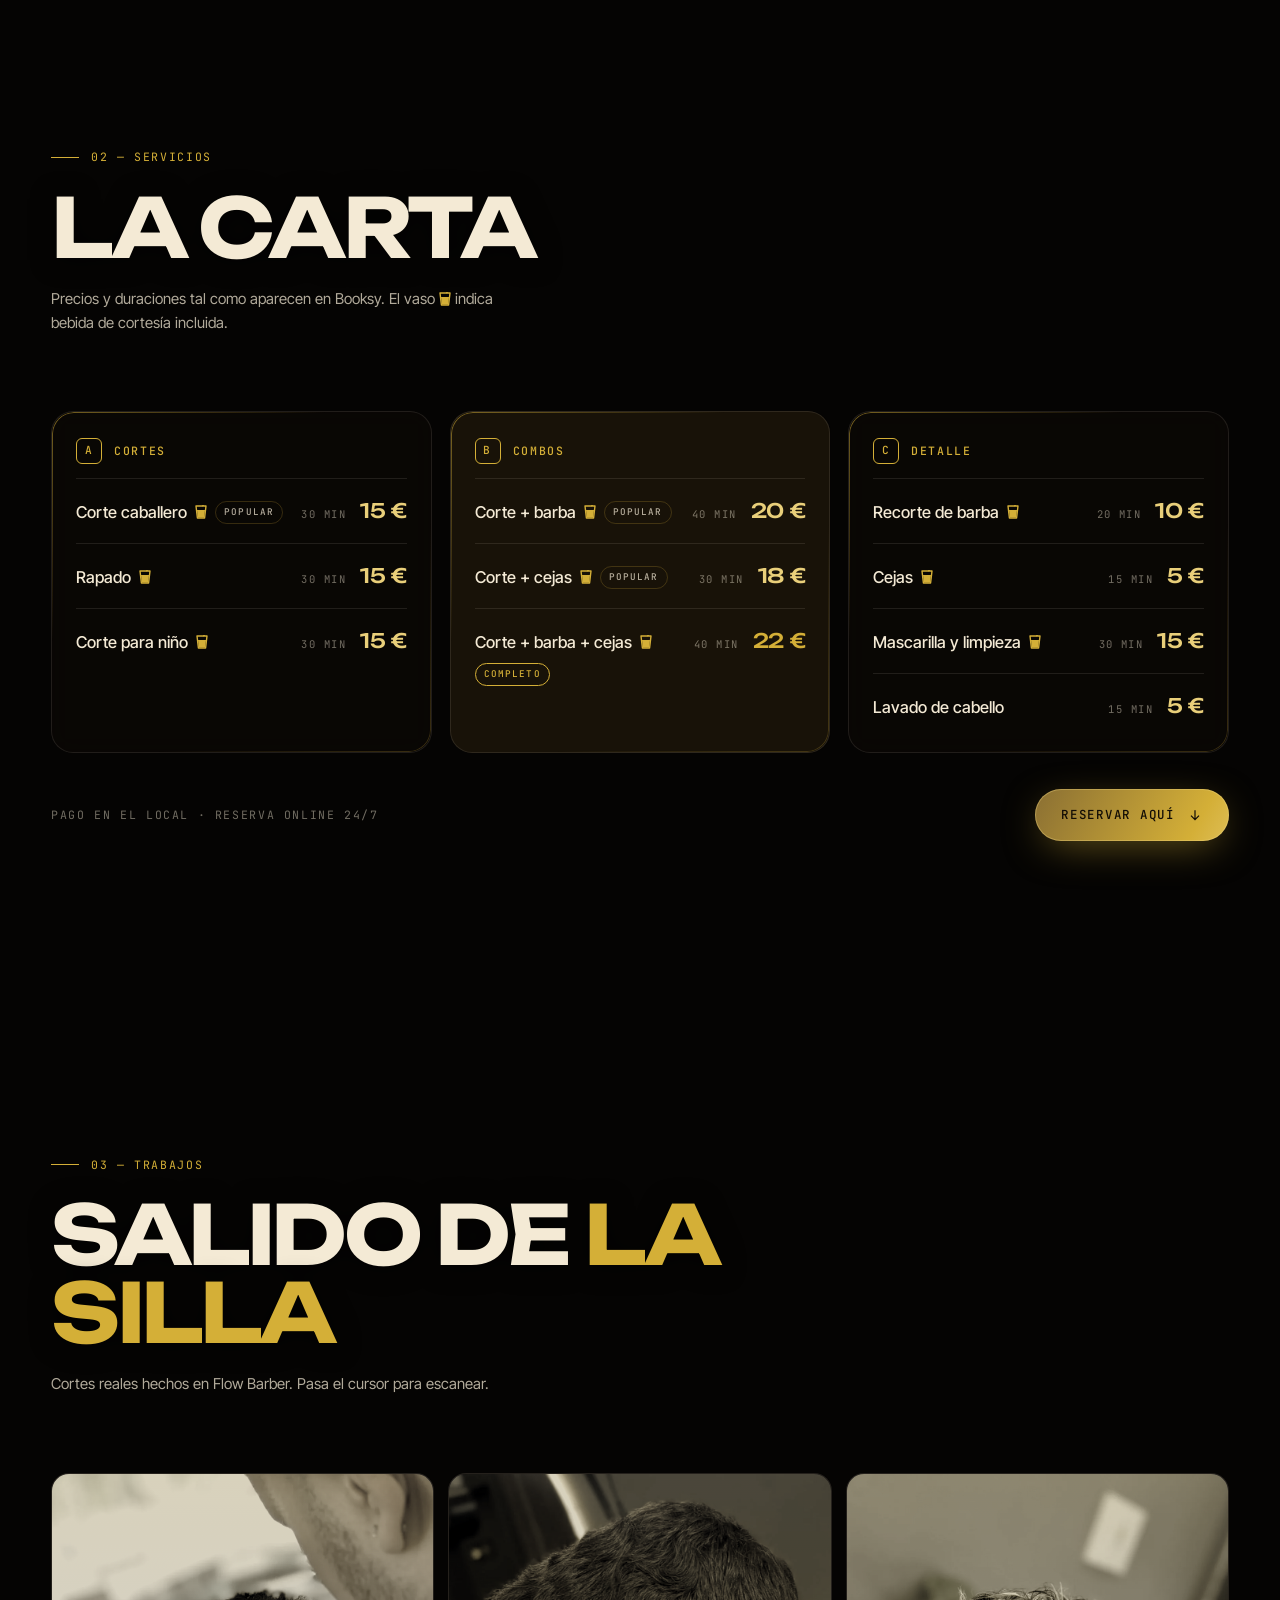
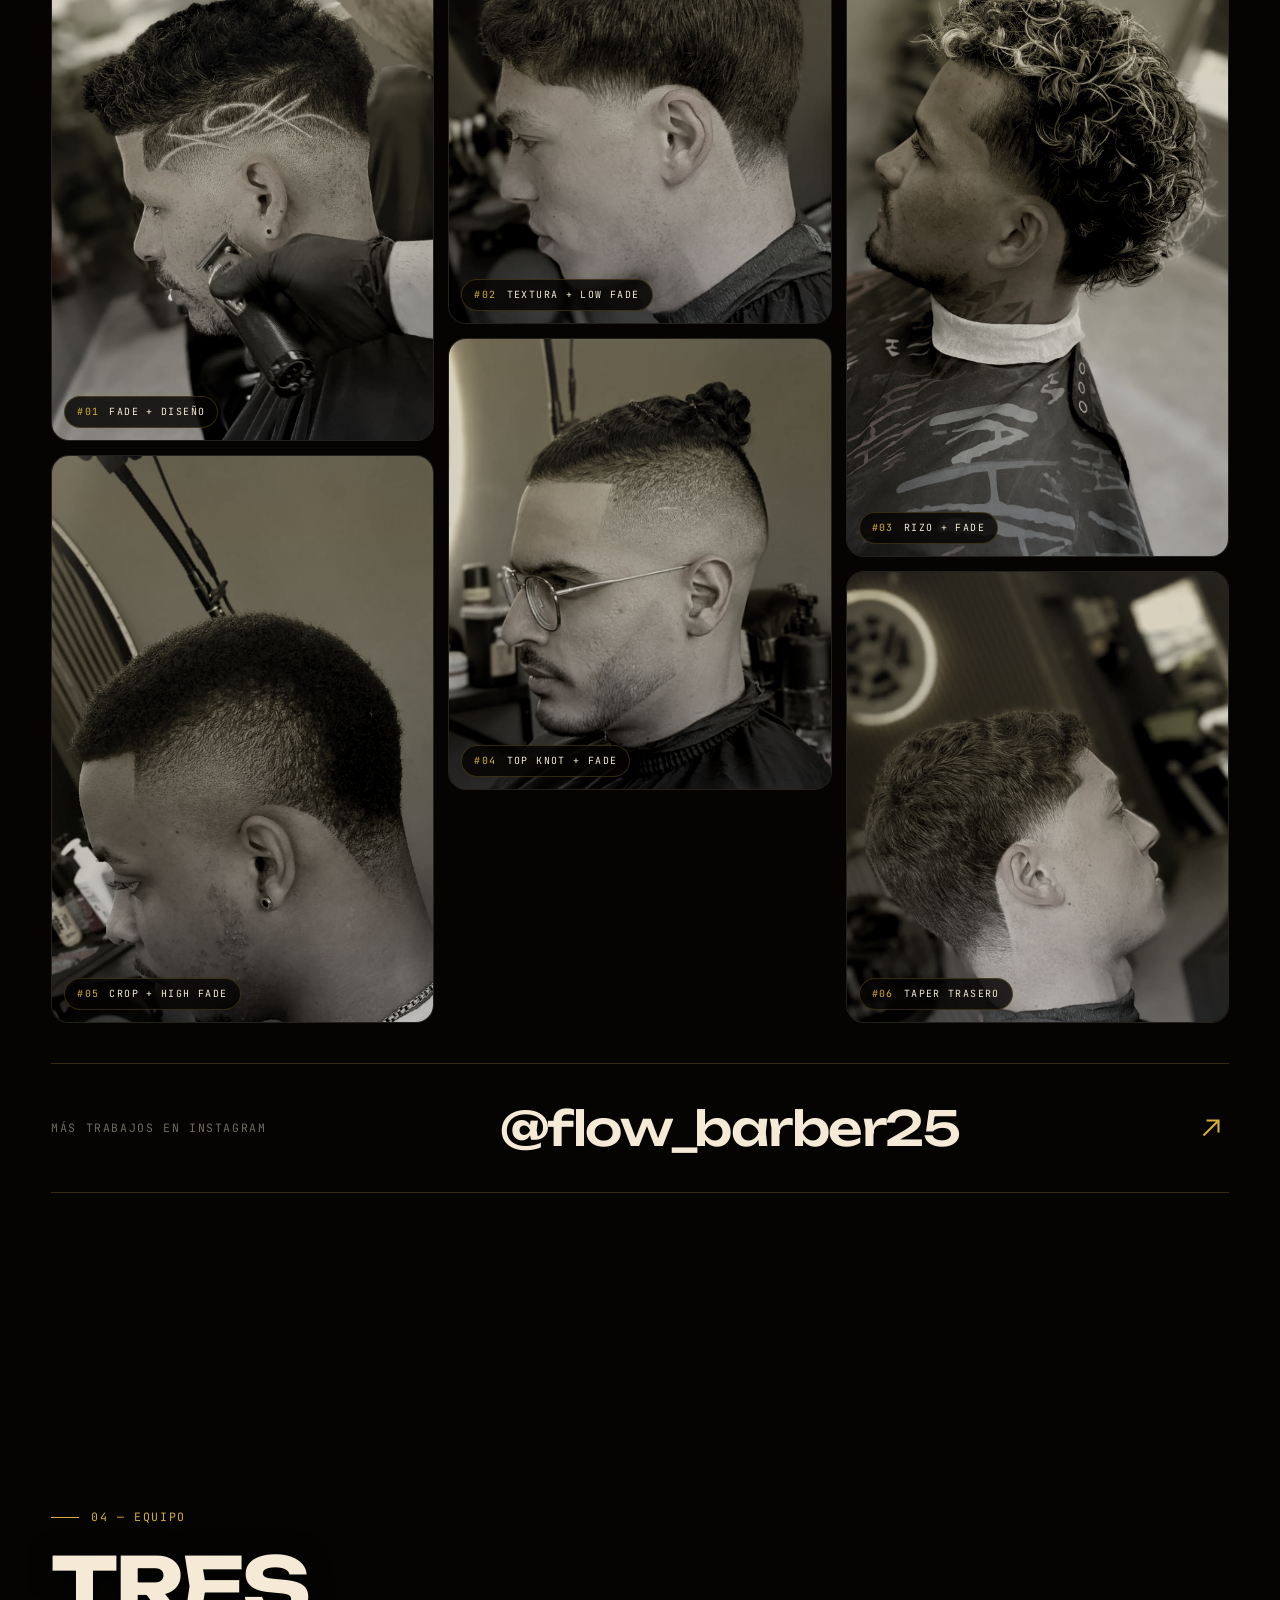
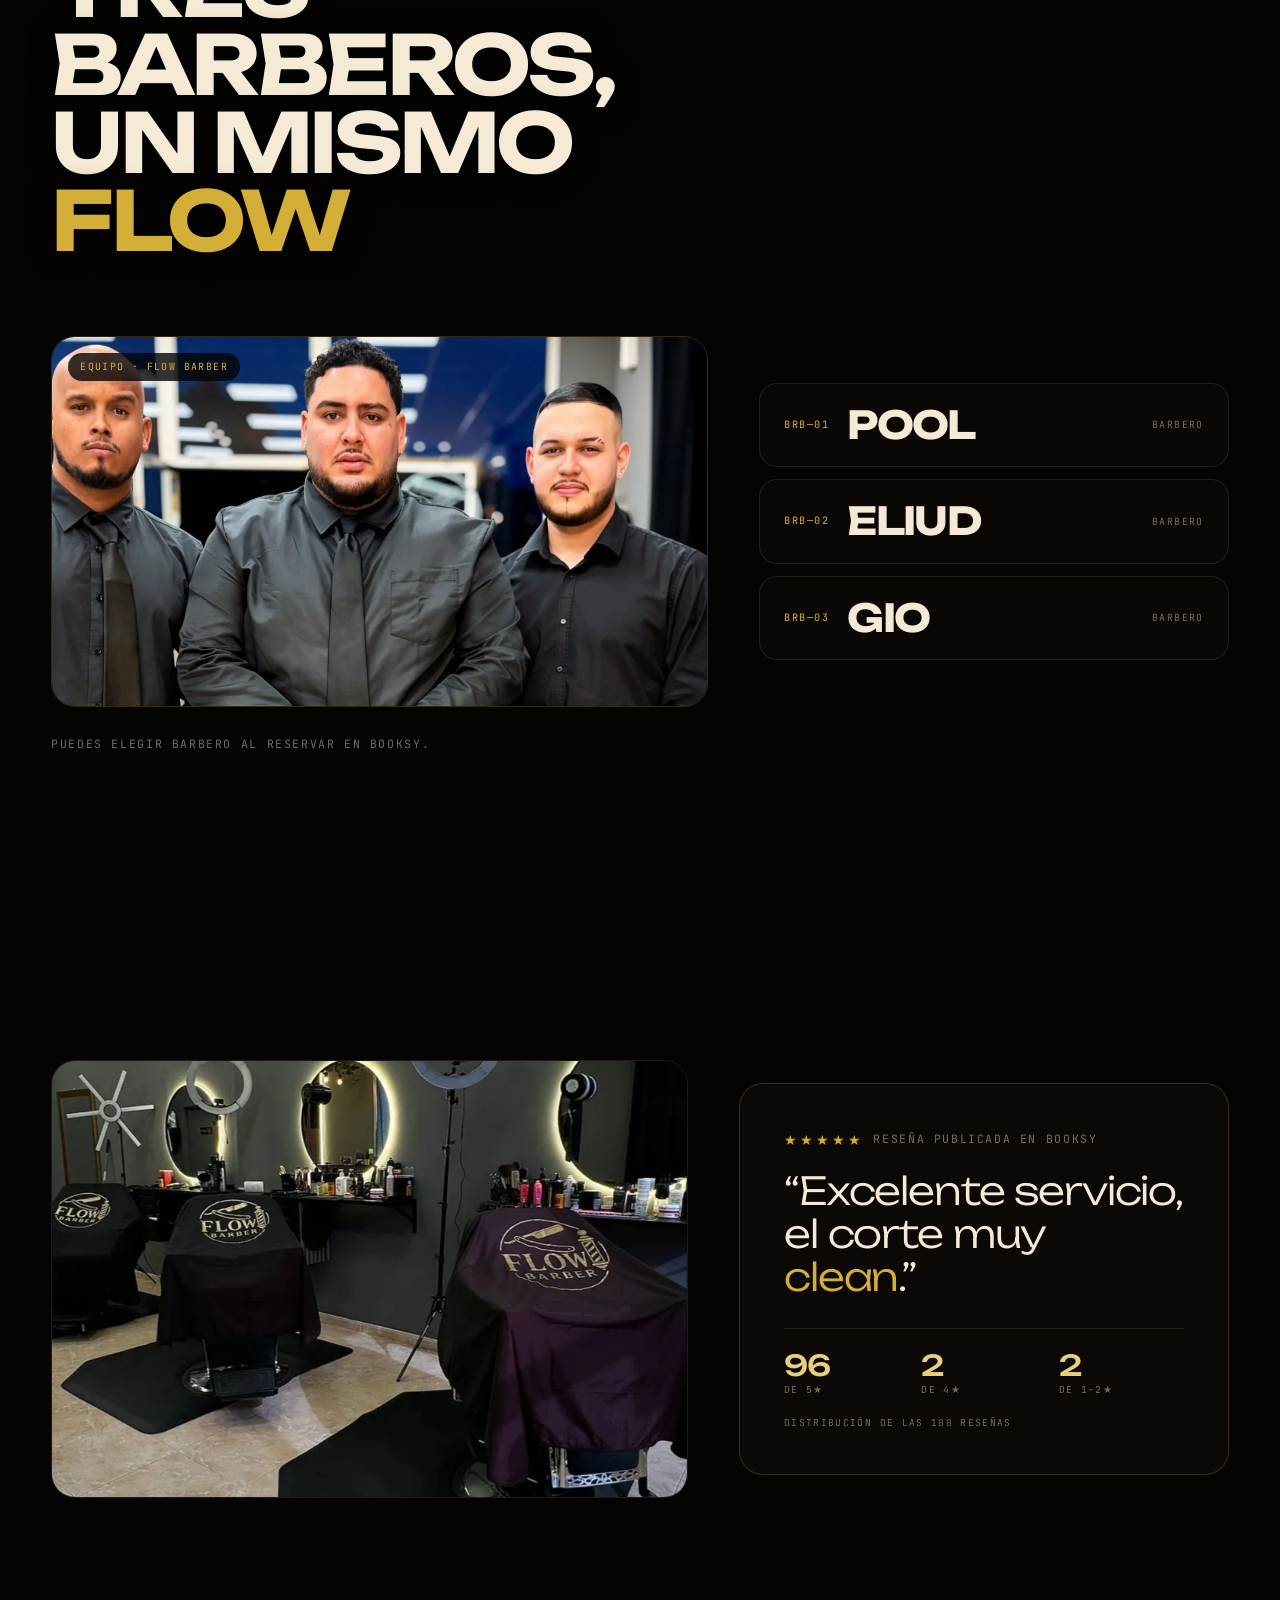
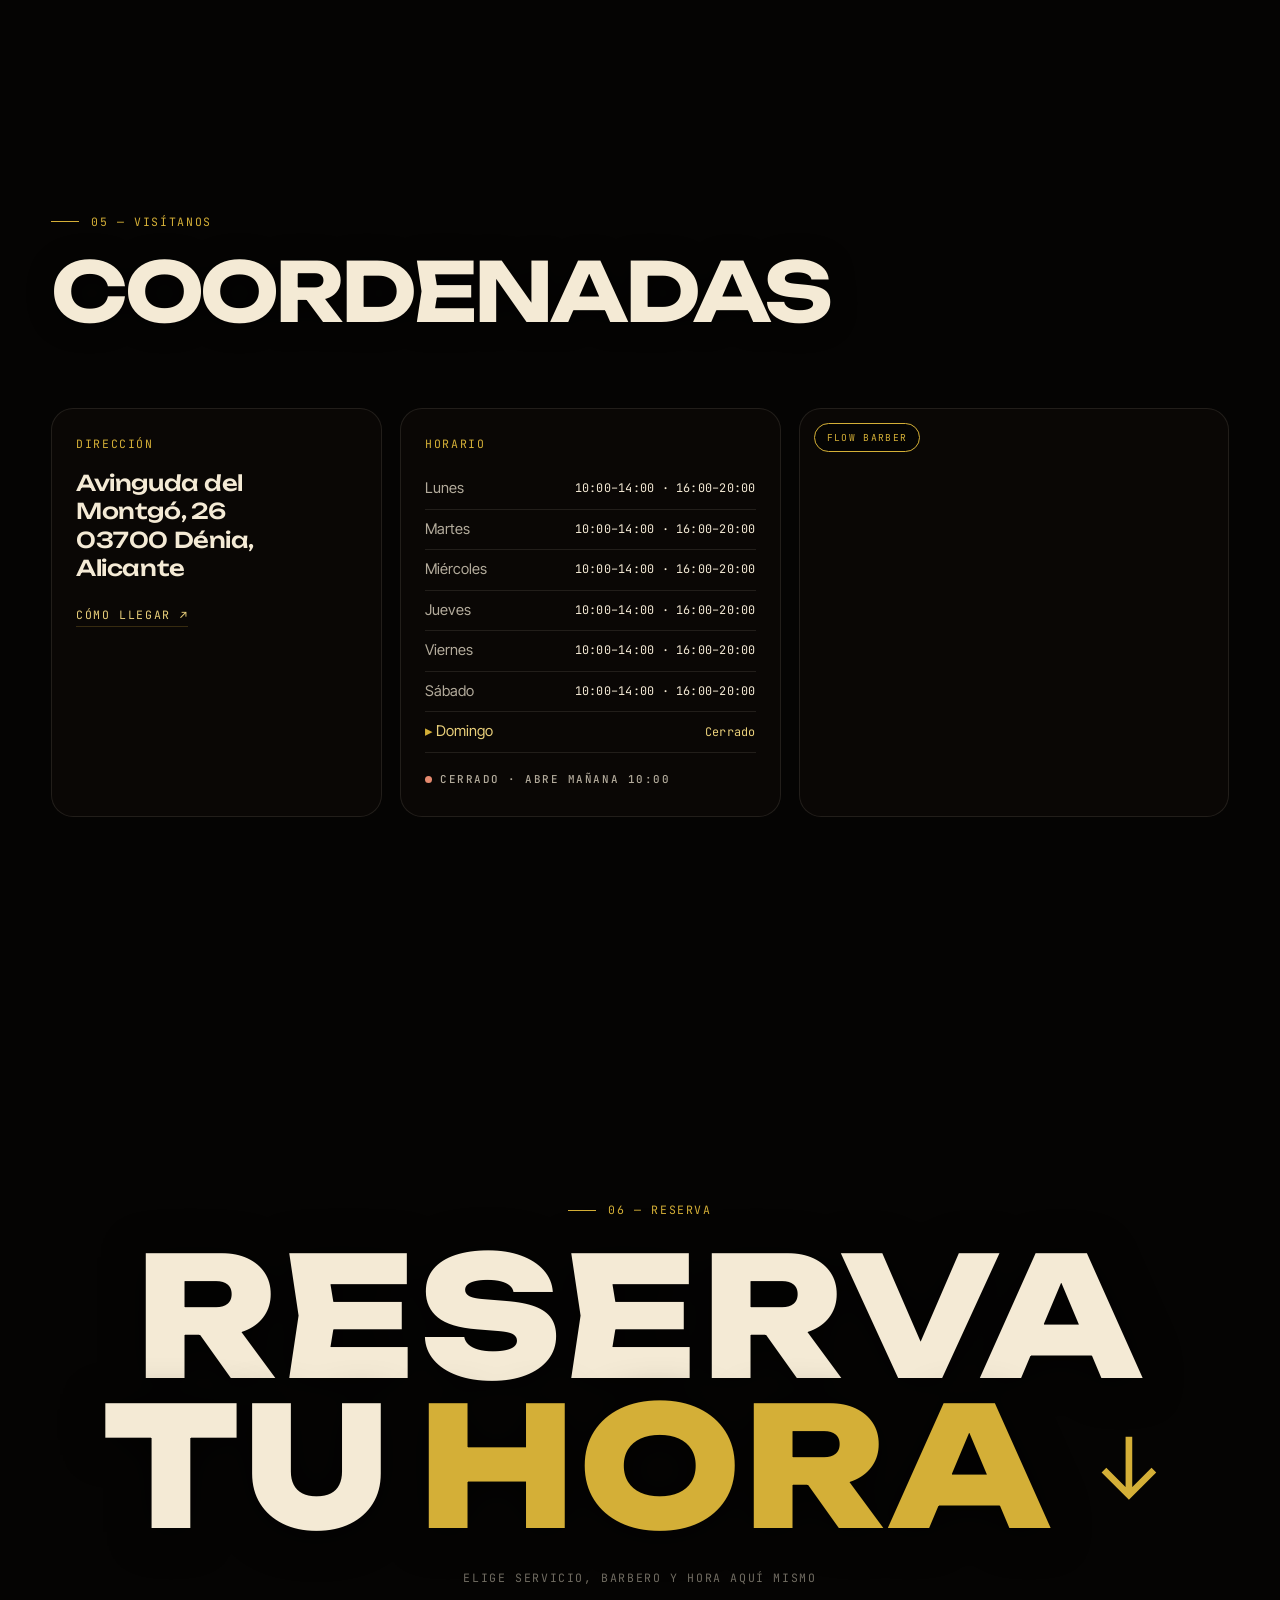
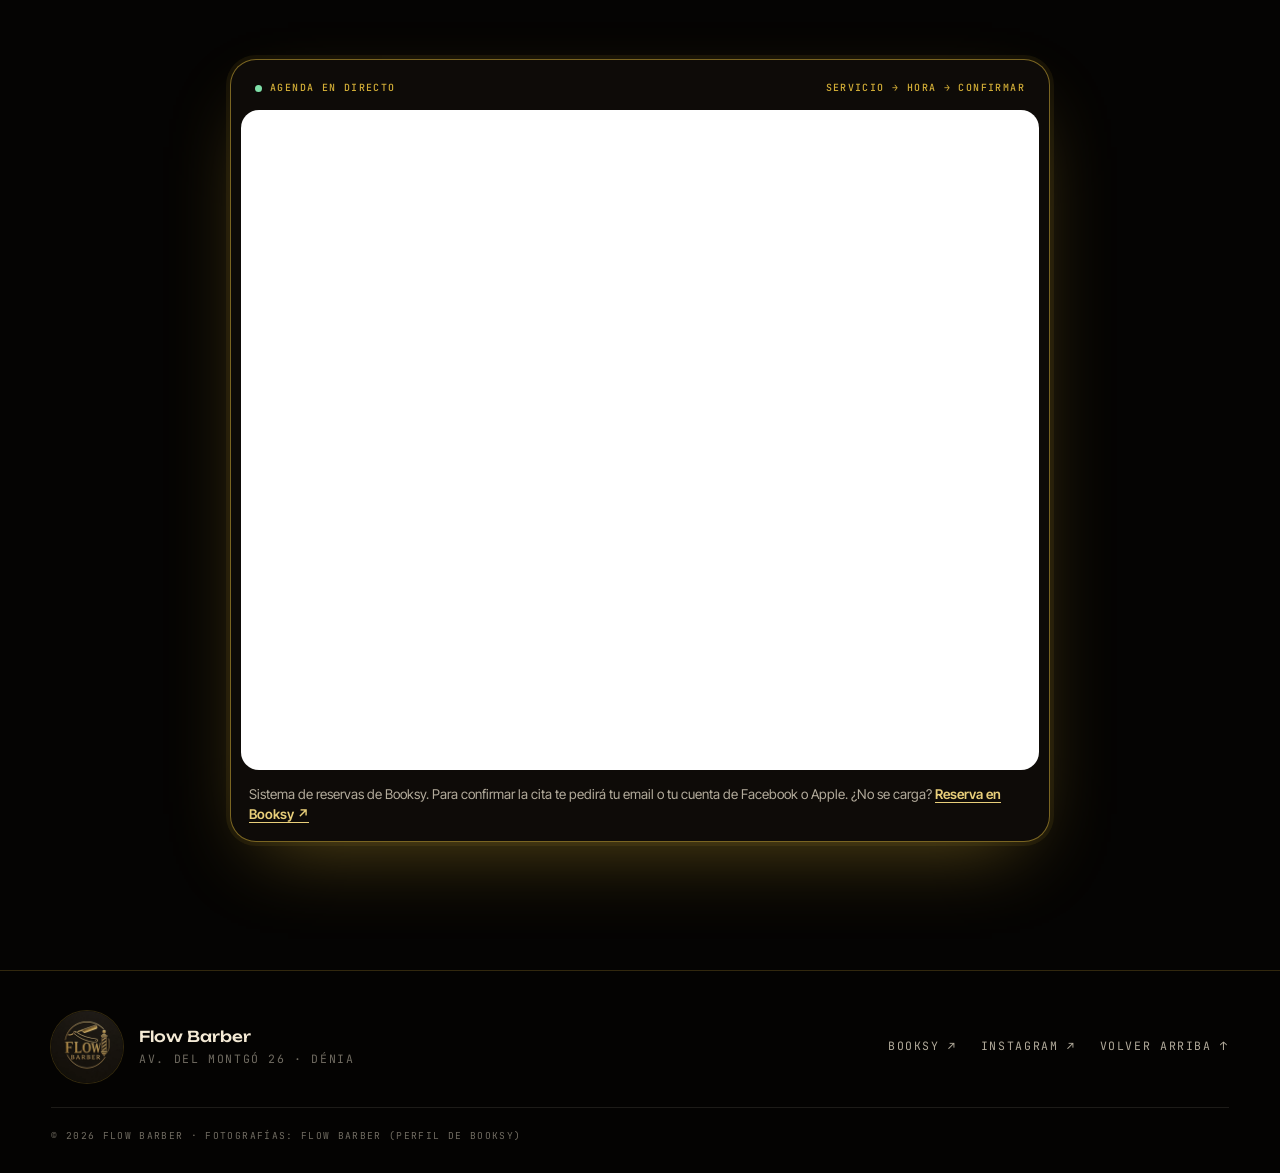
==== commit ea33b027: "Sync Flow Barber site: on-page booking with Booksy widget Co-Authored-By: Claude Opus 5.5 <noreply@a" ====
--- a/flow-barber/index.html
+++ b/flow-barber/index.html
@@ -14,7 +14,7 @@
 <link rel="preconnect" href="https://fonts.googleapis.com">
 <link rel="preconnect" href="https://fonts.gstatic.com" crossorigin>
 <link rel="stylesheet" href="https://fonts.googleapis.com/css2?family=Unbounded:wght@300;500;700;800&family=Inter+Tight:wght@300;400;500;600&family=JetBrains+Mono:wght@400;500&display=swap">
-<link rel="stylesheet" href="styles.css?v=20261030">
+<link rel="stylesheet" href="styles.css?v=20261030b">
 <script>document.documentElement.classList.add("js");</script>
 <script type="application/ld+json">
 {
@@ -65,7 +65,7 @@
   </nav>
   <div class="nav-right">
     <span class="status mono" data-status><i></i><b>Horario L–S</b></span>
-    <a class="btn btn-gold btn-sm" href="https://booksy.com/es-es/153876_flow-barber_barberia_55813_corral-de-calafat" target="_blank" rel="noopener">Reservar</a>
+    <a class="btn btn-gold btn-sm" href="#reservar">Reservar</a>
     <button class="nav-burger" type="button" aria-label="Abrir menú" aria-expanded="false" data-burger><span></span><span></span></button>
   </div>
 </header>
@@ -76,7 +76,7 @@
     <a href="#trabajos">Trabajos</a>
     <a href="#equipo">Equipo</a>
     <a href="#visita">Visítanos</a>
-    <a href="https://booksy.com/es-es/153876_flow-barber_barberia_55813_corral-de-calafat" target="_blank" rel="noopener" class="menu-cta">Reservar en Booksy ↗</a>
+    <a href="#reservar" class="menu-cta">Reservar cita ↓</a>
   </nav>
 </div>
 
@@ -97,8 +97,8 @@
       </h1>
       <p class="hero-lead reveal">Fades, barba y cejas con precisión milimétrica. Y en casi todos los servicios, la bebida va de cortesía.</p>
       <div class="hero-ctas reveal">
-        <a class="btn btn-gold" data-magnetic href="https://booksy.com/es-es/153876_flow-barber_barberia_55813_corral-de-calafat" target="_blank" rel="noopener">
-          <span>Reservar cita</span><svg viewBox="0 0 24 24" aria-hidden="true"><path d="M7 17 17 7M9 7h8v8"/></svg>
+        <a class="btn btn-gold" data-magnetic href="#reservar">
+          <span>Reservar cita</span><svg viewBox="0 0 24 24" aria-hidden="true"><path d="M12 5v14M6 13l6 6 6-6"/></svg>
         </a>
         <a class="btn btn-ghost" href="#servicios"><span>Ver servicios y precios</span></a>
       </div>
@@ -169,7 +169,7 @@
 
     <div class="svc-foot reveal">
       <p class="mono">Pago en el local · Reserva online 24/7</p>
-      <a class="btn btn-gold" data-magnetic href="https://booksy.com/es-es/153876_flow-barber_barberia_55813_corral-de-calafat" target="_blank" rel="noopener"><span>Elegir servicio en Booksy</span><svg viewBox="0 0 24 24" aria-hidden="true"><path d="M7 17 17 7M9 7h8v8"/></svg></a>
+      <a class="btn btn-gold" data-magnetic href="#reservar"><span>Reservar aquí</span><svg viewBox="0 0 24 24" aria-hidden="true"><path d="M12 5v14M6 13l6 6 6-6"/></svg></a>
     </div>
   </section>
 
@@ -291,14 +291,28 @@
     </div>
   </section>
 
-  <!-- FINAL CTA -->
-  <section class="final" data-stage="7">
+  <!-- BOOKING -->
+  <section class="final" id="reservar" data-stage="7">
     <p class="kicker mono reveal">06 — Reserva</p>
-    <a class="final-cta reveal" href="https://booksy.com/es-es/153876_flow-barber_barberia_55813_corral-de-calafat" target="_blank" rel="noopener">
+    <h2 class="final-cta reveal">
       <span class="final-line">Reserva</span>
-      <span class="final-line final-line-2">tu <em>hora</em> <svg viewBox="0 0 24 24" aria-hidden="true"><path d="M7 17 17 7M9 7h8v8"/></svg></span>
-    </a>
-    <p class="final-sub mono reveal">Online en Booksy · elige servicio, barbero y hora</p>
+      <span class="final-line final-line-2">tu <em>hora</em> <svg viewBox="0 0 24 24" aria-hidden="true"><path d="M12 5v14M6 13l6 6 6-6"/></svg></span>
+    </h2>
+    <p class="final-sub mono reveal">Elige servicio, barbero y hora aquí mismo</p>
+
+    <div class="booking reveal">
+      <div class="booking-bar mono" aria-hidden="true">
+        <span class="booking-live"><i></i>Agenda en directo</span>
+        <span>Servicio → Hora → Confirmar</span>
+      </div>
+      <div class="booking-frame" data-booksy data-booksy-id="153876">
+        <div class="booking-loading">
+          <span class="booking-spinner" aria-hidden="true"></span>
+          <p class="mono">Cargando agenda…</p>
+        </div>
+      </div>
+      <p class="booking-note">Sistema de reservas de Booksy. Para confirmar la cita te pedirá tu email o tu cuenta de Facebook o Apple. ¿No se carga? <a href="https://booksy.com/es-es/153876_flow-barber_barberia_55813_corral-de-calafat" target="_blank" rel="noopener">Reserva en Booksy ↗</a></p>
+    </div>
   </section>
 </main>
 
@@ -315,10 +329,10 @@
   <p class="foot-legal mono">© <span data-year>2026</span> Flow Barber · Fotografías: Flow Barber (perfil de Booksy)</p>
 </footer>
 
-<script defer src="lib/gsap.min.js?v=20261030"></script>
-<script defer src="lib/ScrollTrigger.min.js?v=20261030"></script>
-<script defer src="lib/three.min.js?v=20261030"></script>
-<script defer src="lib/manifest.js?v=20261030"></script>
-<script defer src="main.js?v=20261030"></script>
+<script defer src="lib/gsap.min.js?v=20261030b"></script>
+<script defer src="lib/ScrollTrigger.min.js?v=20261030b"></script>
+<script defer src="lib/three.min.js?v=20261030b"></script>
+<script defer src="lib/manifest.js?v=20261030b"></script>
+<script defer src="main.js?v=20261030b"></script>
 </body>
 </html>
--- a/flow-barber/styles.css
+++ b/flow-barber/styles.css
@@ -508,3 +508,46 @@
   .layer-grain { animation: none; }
   .scan { animation: none; opacity: 0; }
 }
+
+/* ---------- booking (Booksy widget, inline) ---------- */
+.final { padding-bottom: clamp(80px, 10vw, 140px); }
+.final-cta { margin: 0; }
+.booking {
+  width: min(820px, 100%);
+  margin-top: clamp(40px, 6vw, 72px);
+  text-align: left;
+  border-radius: 26px;
+  padding: 10px;
+  background: var(--panel-solid);
+  border: 1px solid rgba(212,175,55,.55);
+  box-shadow: 0 30px 80px -30px rgba(212,175,55,.45), 0 0 0 4px rgba(212,175,55,.08);
+  position: relative;
+}
+.booking-bar {
+  display: flex; justify-content: space-between; align-items: center; gap: 12px; flex-wrap: wrap;
+  padding: 10px 14px 14px; color: var(--gold); font-size: .62rem; font-weight: 500;
+}
+.booking-live { display: inline-flex; align-items: center; gap: 8px; }
+.booking-live i { width: 7px; height: 7px; border-radius: 50%; background: var(--ok); animation: ping 1.8s infinite; }
+.booking-frame {
+  position: relative; border-radius: 18px; overflow: hidden;
+  background: #fff; min-height: 660px;
+}
+.booking-frame .booksy-widget-container,
+.booking-frame iframe { display: block; width: 100% !important; max-width: 100% !important; border: 0; }
+.booking-frame iframe { min-height: 660px; }
+.booking-loading {
+  position: absolute; inset: 0; display: grid; place-content: center; justify-items: center; gap: 14px;
+  background: var(--panel-solid); color: var(--ink-2); z-index: 2; transition: opacity .5s var(--ease-out);
+}
+.booking-frame.is-loaded .booking-loading { opacity: 0; pointer-events: none; }
+.booking-loading p { margin: 0; }
+.booking-spinner { width: 34px; height: 34px; border-radius: 50%; border: 2px solid var(--line); border-top-color: var(--gold); animation: spin 1s linear infinite; }
+@keyframes spin { to { transform: rotate(360deg); } }
+.booking-note { margin: 14px 8px 6px; font-size: .84rem; line-height: 1.5; color: var(--ink-2); }
+.booking-note a { color: var(--gold-2); font-weight: 600; text-decoration: underline; text-underline-offset: 3px; }
+@media (max-width: 640px) {
+  .booking { padding: 6px; border-radius: 20px; margin-inline: -6px; width: calc(100% + 12px); }
+  .booking-frame { border-radius: 14px; }
+  .booking-bar span:last-child { display: none; }
+}
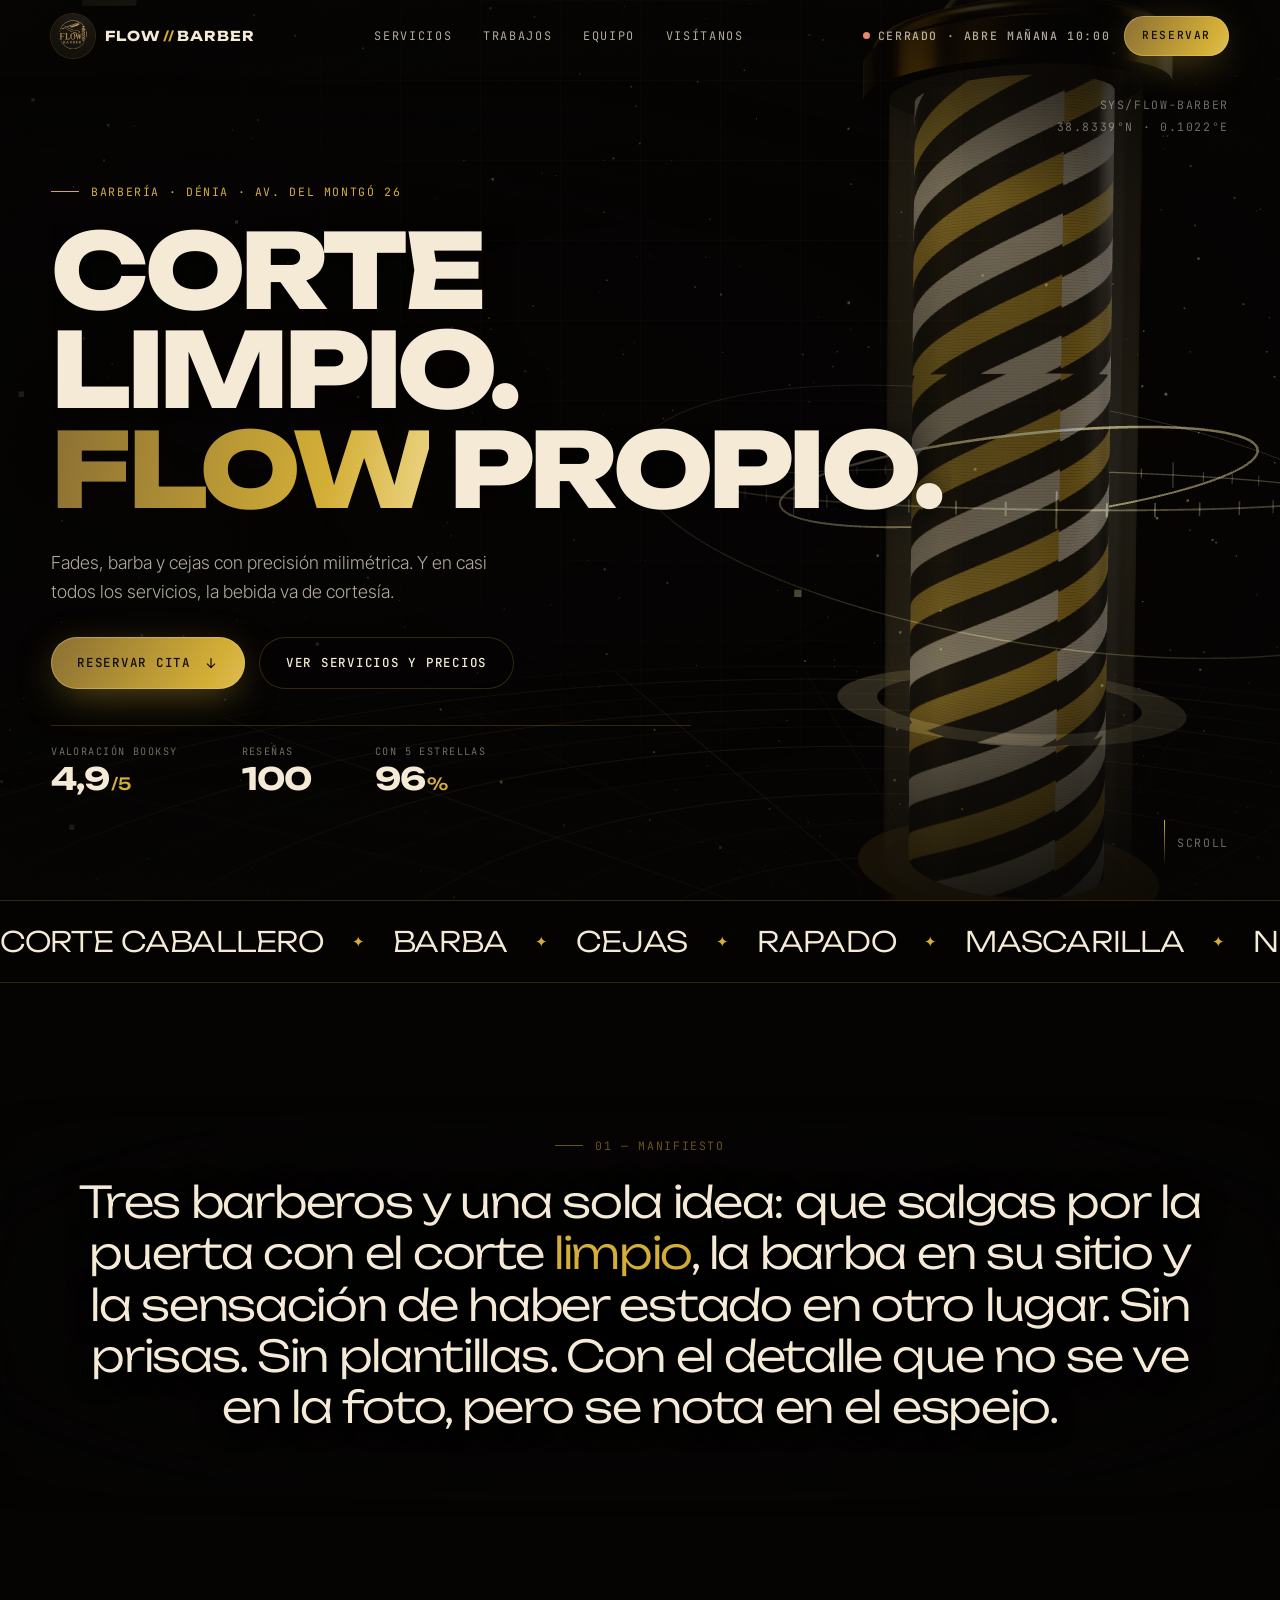
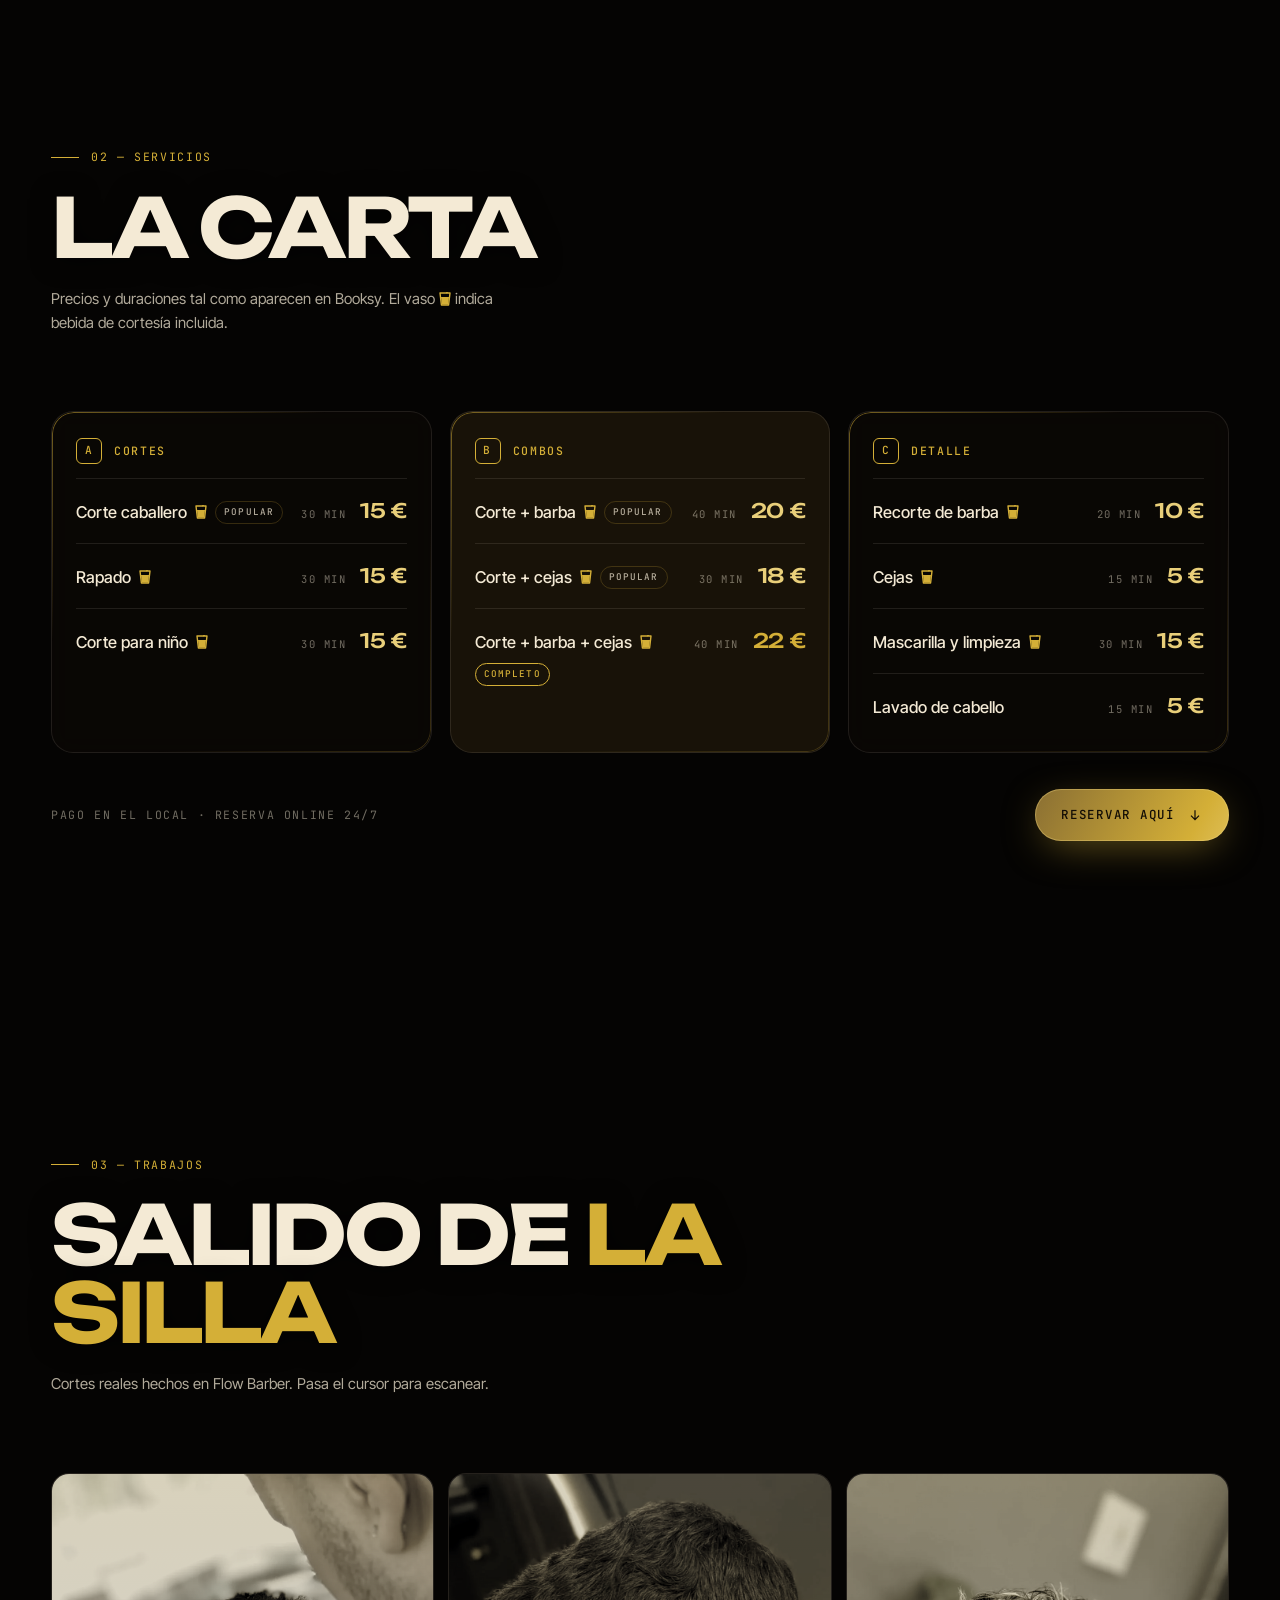
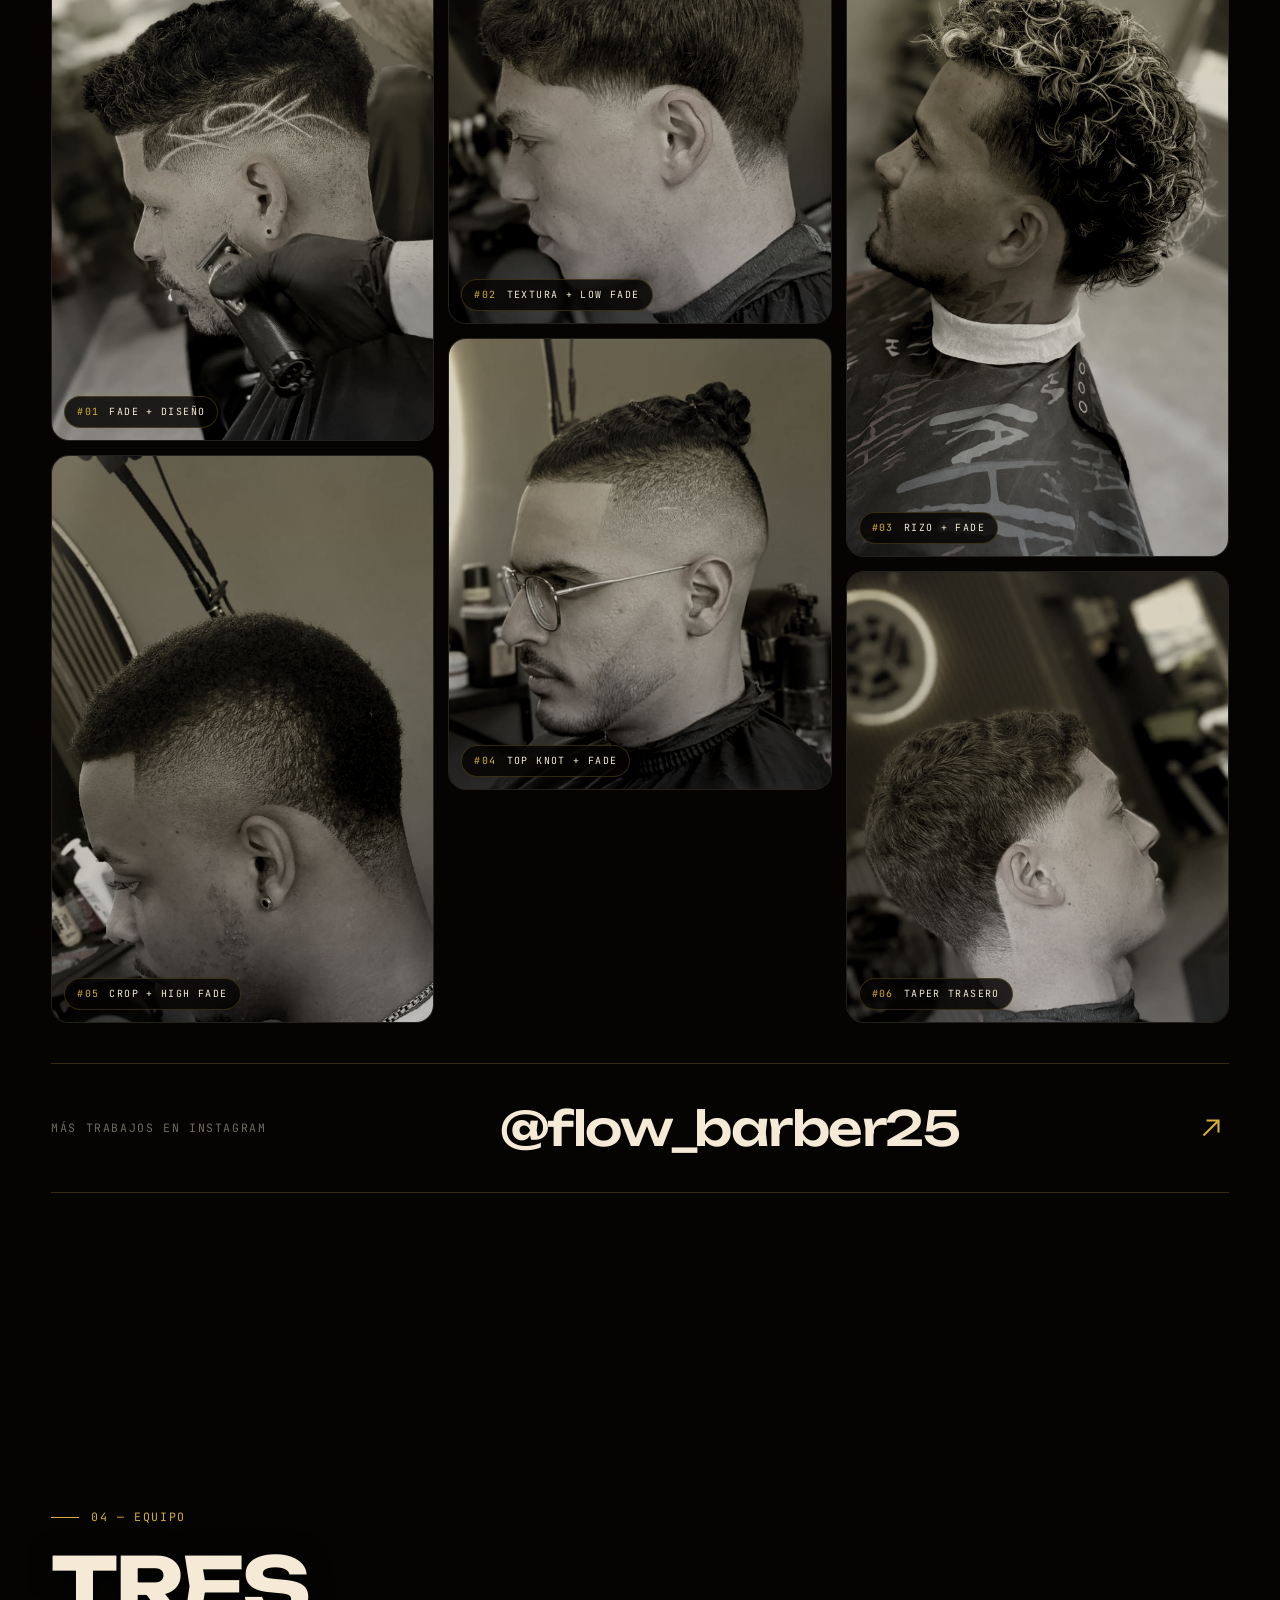
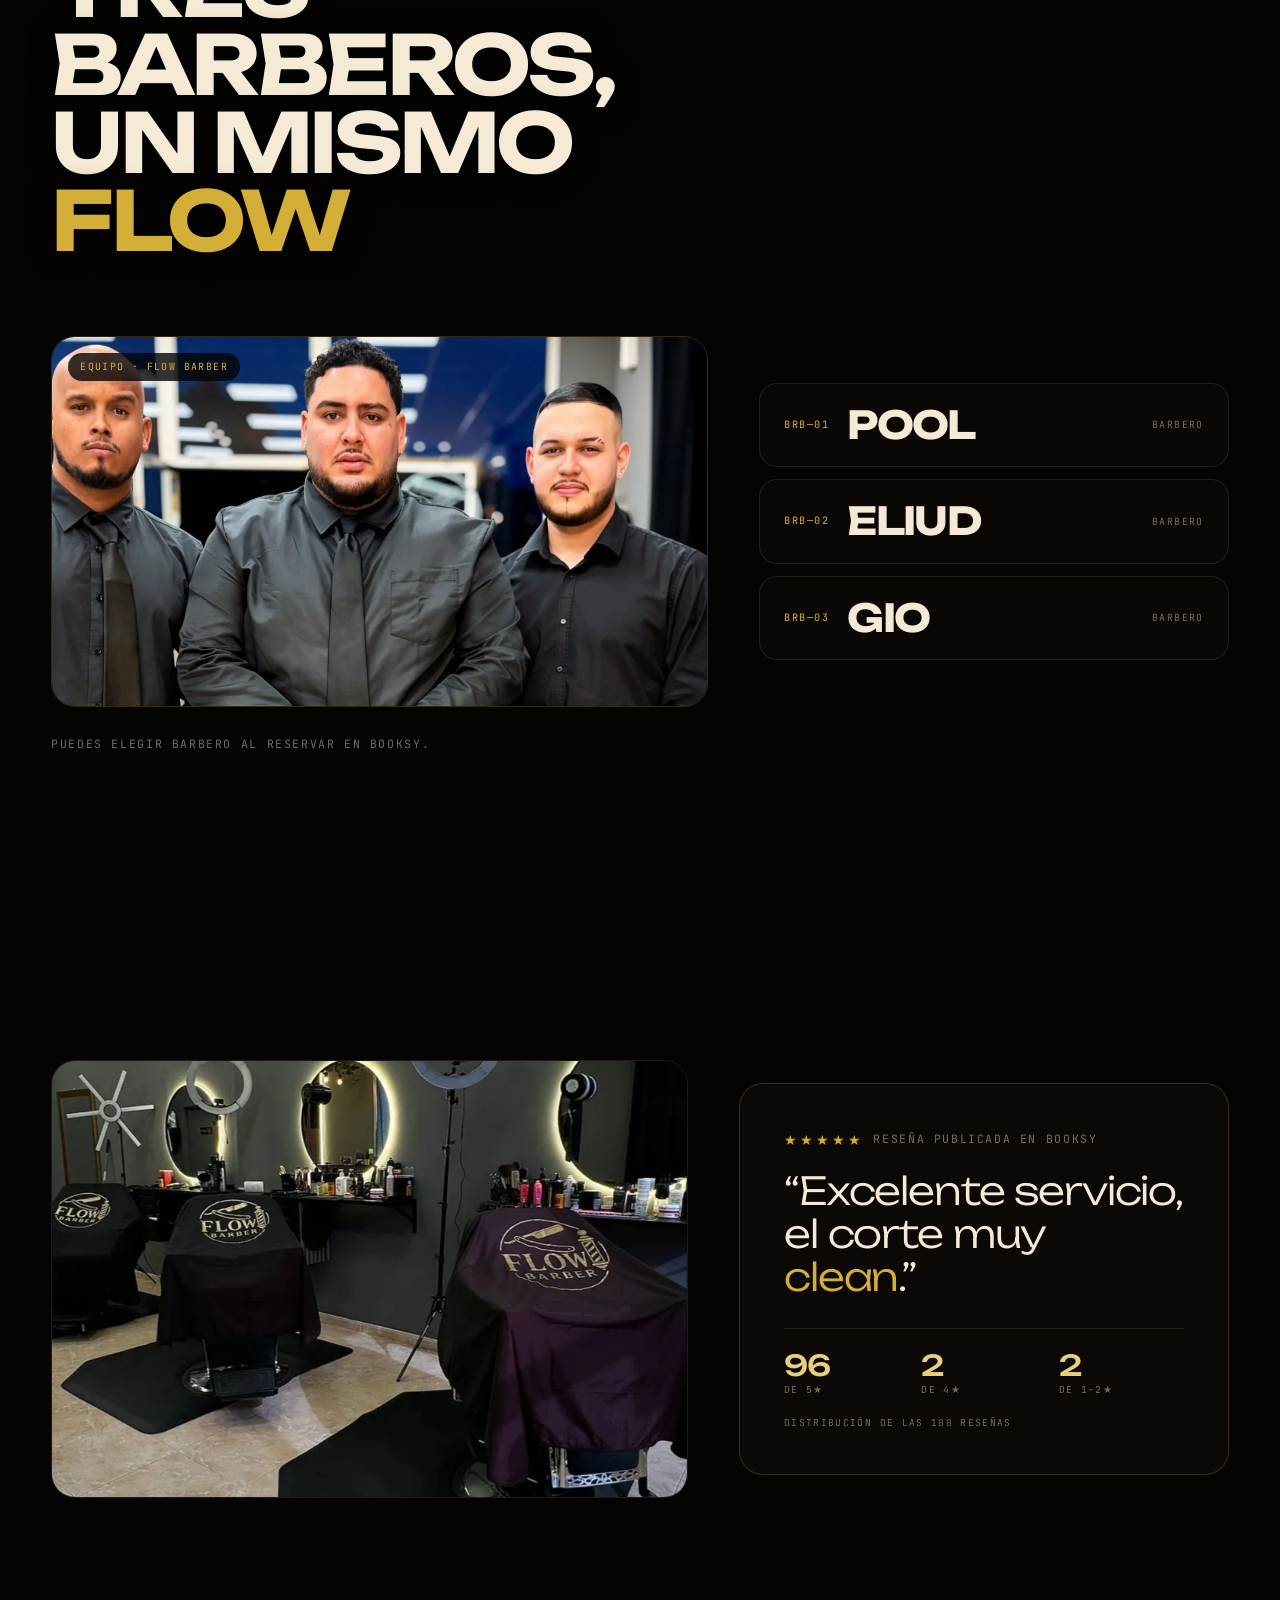
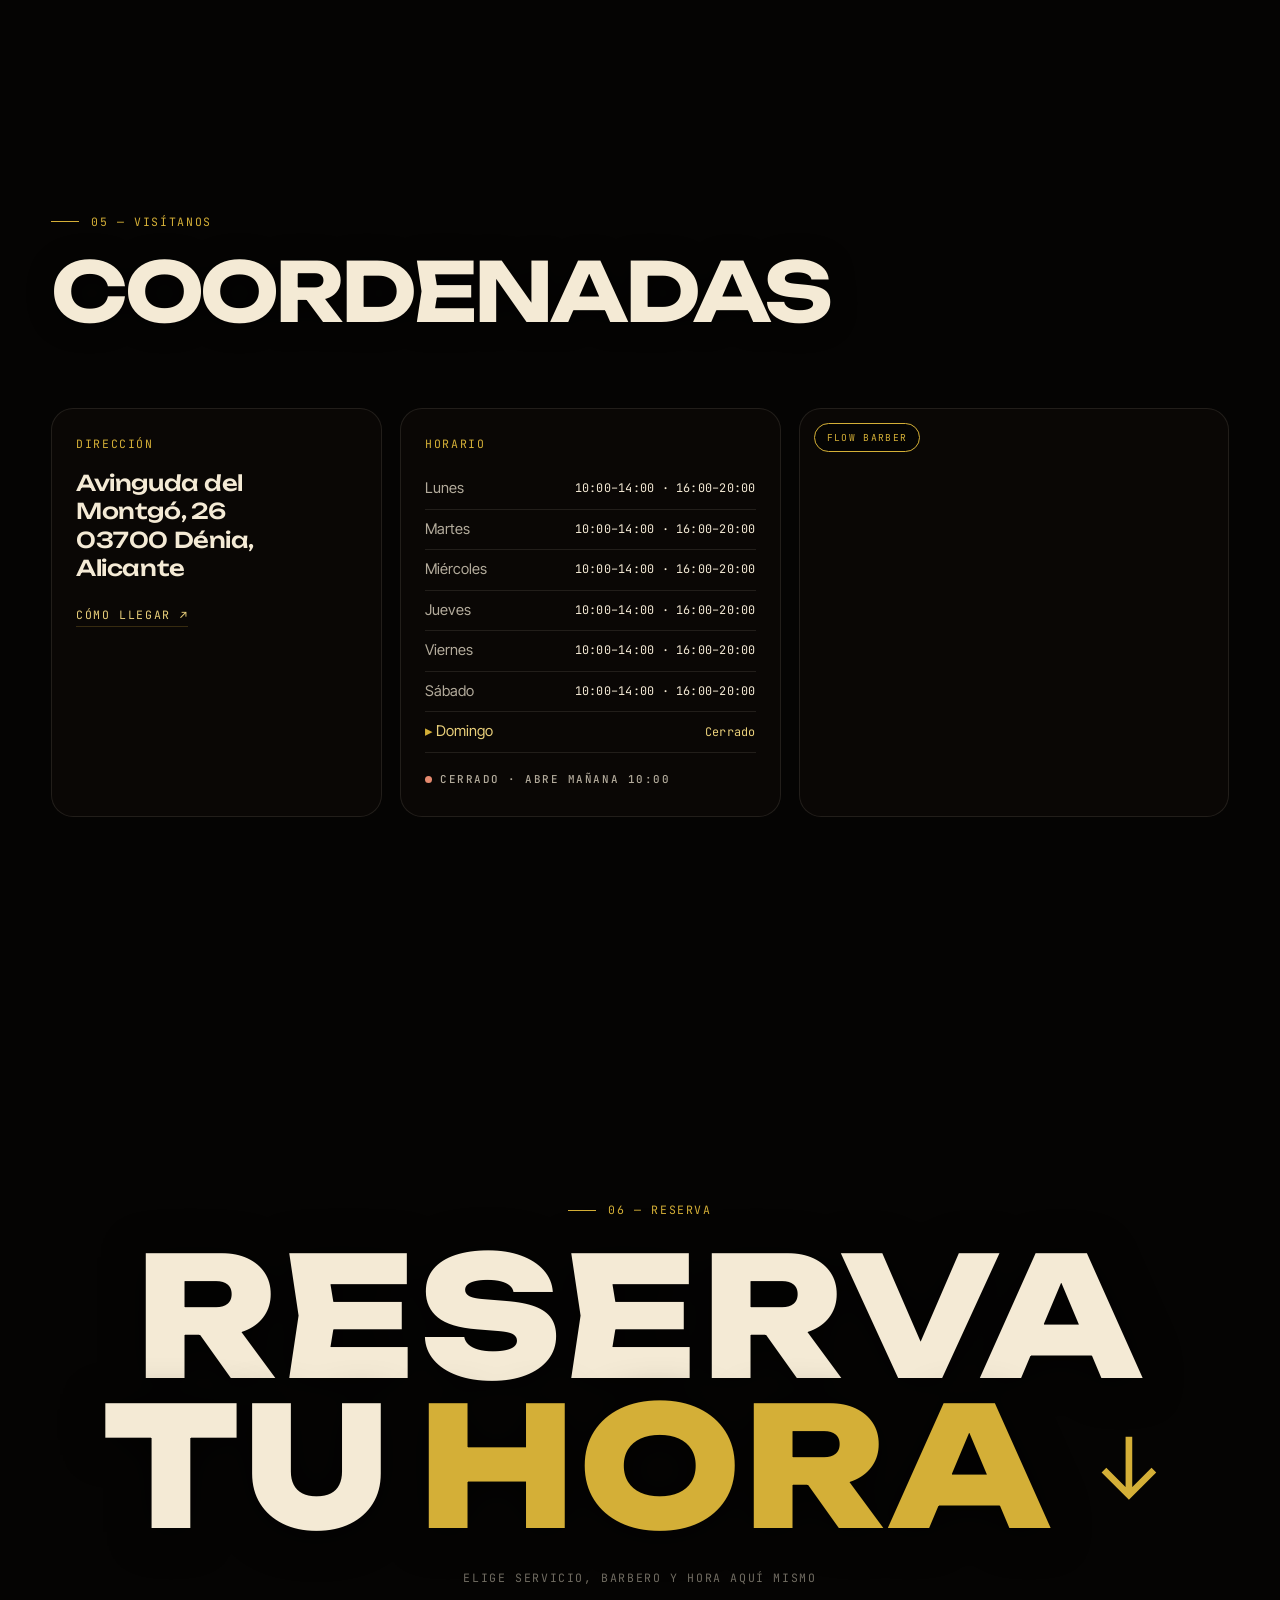
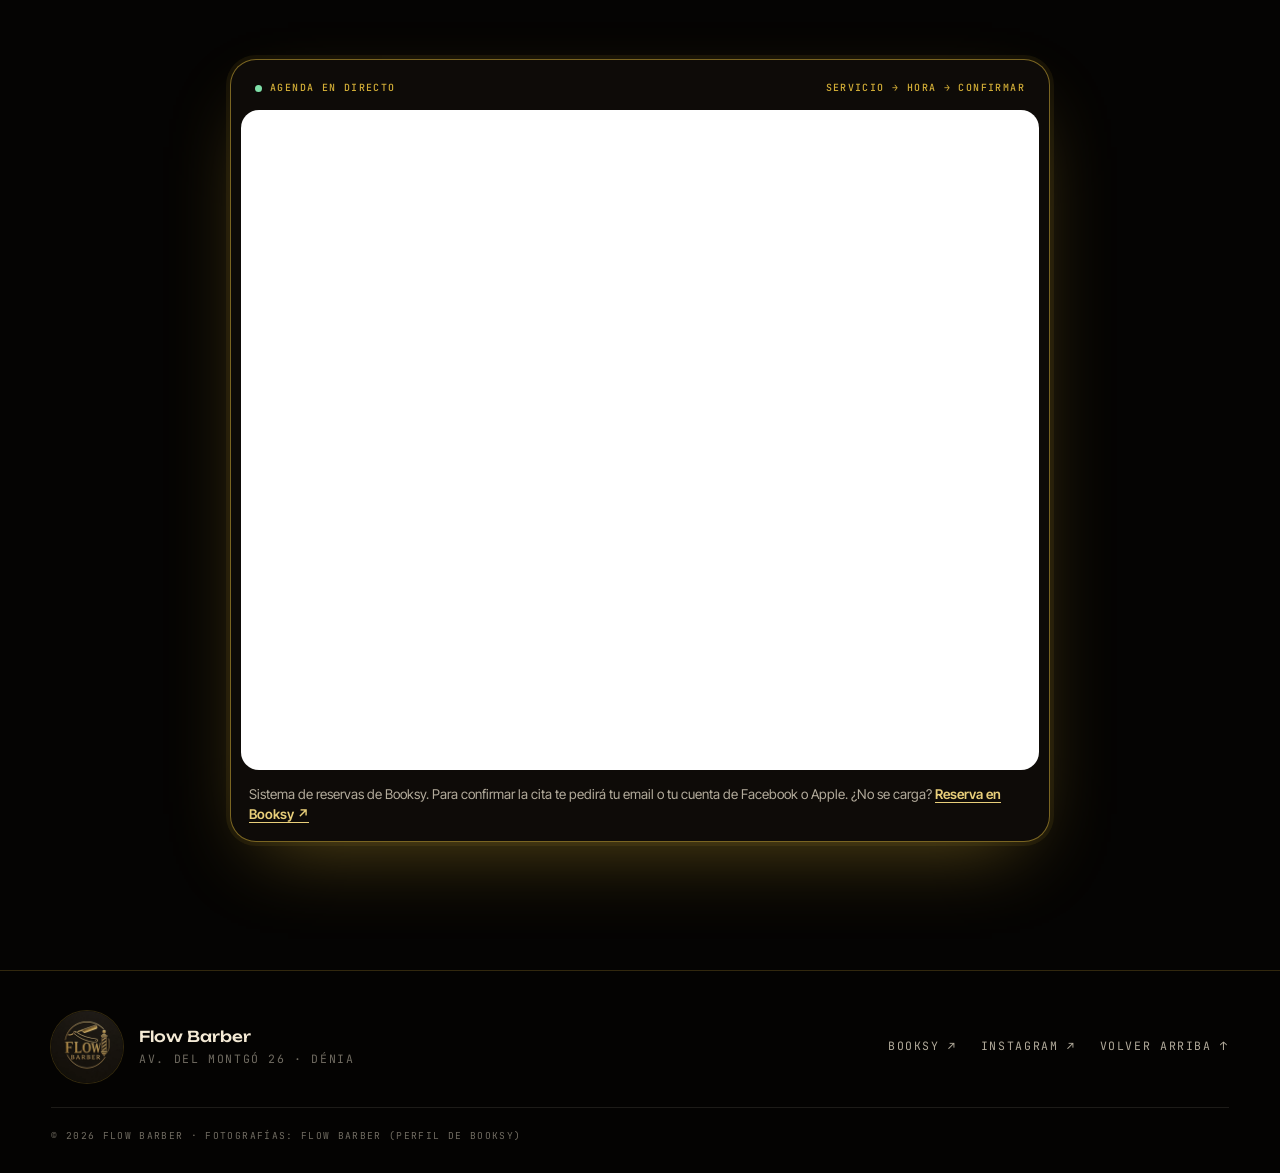
==== commit d2b4c442: "Sync Flow Barber site: own booking system (Google Apps Script) Co-Authored-By: Claude Opus 5.5 <nore" ====
--- a/flow-barber/index.html
+++ b/flow-barber/index.html
@@ -14,7 +14,7 @@
 <link rel="preconnect" href="https://fonts.googleapis.com">
 <link rel="preconnect" href="https://fonts.gstatic.com" crossorigin>
 <link rel="stylesheet" href="https://fonts.googleapis.com/css2?family=Unbounded:wght@300;500;700;800&family=Inter+Tight:wght@300;400;500;600&family=JetBrains+Mono:wght@400;500&display=swap">
-<link rel="stylesheet" href="styles.css?v=20261030b">
+<link rel="stylesheet" href="styles.css?v=20261030c">
 <script>document.documentElement.classList.add("js");</script>
 <script type="application/ld+json">
 {
@@ -305,13 +305,15 @@
         <span class="booking-live"><i></i>Agenda en directo</span>
         <span>Servicio → Hora → Confirmar</span>
       </div>
+      <div class="bk" data-booking hidden aria-live="polite"></div>
       <div class="booking-frame" data-booksy data-booksy-id="153876">
         <div class="booking-loading">
           <span class="booking-spinner" aria-hidden="true"></span>
           <p class="mono">Cargando agenda…</p>
         </div>
       </div>
-      <p class="booking-note">Sistema de reservas de Booksy. Para confirmar la cita te pedirá tu email o tu cuenta de Facebook o Apple. ¿No se carga? <a href="https://booksy.com/es-es/153876_flow-barber_barberia_55813_corral-de-calafat" target="_blank" rel="noopener">Reserva en Booksy ↗</a></p>
+      <p class="booking-note" data-note-own hidden>Reserva directa con Flow Barber. Tus datos solo se usan para gestionar la cita. Si prefieres, también puedes reservar en <a href="https://booksy.com/es-es/153876_flow-barber_barberia_55813_corral-de-calafat" target="_blank" rel="noopener">Booksy ↗</a></p>
+      <p class="booking-note" data-note-booksy>Sistema de reservas de Booksy. Para confirmar la cita te pedirá tu email o tu cuenta de Facebook o Apple. ¿No se carga? <a href="https://booksy.com/es-es/153876_flow-barber_barberia_55813_corral-de-calafat" target="_blank" rel="noopener">Reserva en Booksy ↗</a></p>
     </div>
   </section>
 </main>
@@ -329,10 +331,10 @@
   <p class="foot-legal mono">© <span data-year>2026</span> Flow Barber · Fotografías: Flow Barber (perfil de Booksy)</p>
 </footer>
 
-<script defer src="lib/gsap.min.js?v=20261030b"></script>
-<script defer src="lib/ScrollTrigger.min.js?v=20261030b"></script>
-<script defer src="lib/three.min.js?v=20261030b"></script>
-<script defer src="lib/manifest.js?v=20261030b"></script>
-<script defer src="main.js?v=20261030b"></script>
+<script defer src="lib/gsap.min.js?v=20261030c"></script>
+<script defer src="lib/ScrollTrigger.min.js?v=20261030c"></script>
+<script defer src="lib/three.min.js?v=20261030c"></script>
+<script defer src="lib/manifest.js?v=20261030c"></script>
+<script defer src="main.js?v=20261030c"></script>
 </body>
 </html>
--- a/flow-barber/styles.css
+++ b/flow-barber/styles.css
@@ -510,7 +510,8 @@
 }
 
 /* ---------- booking (Booksy widget, inline) ---------- */
-.final { padding-bottom: clamp(80px, 10vw, 140px); }
+.final { padding-bottom: clamp(80px, 10vw, 140px); grid-template-columns: minmax(0, 1fr); }
+.booking, .bk { min-width: 0; max-width: 100%; }
 .final-cta { margin: 0; }
 .booking {
   width: min(820px, 100%);
@@ -551,3 +552,93 @@
   .booking-frame { border-radius: 14px; }
   .booking-bar span:last-child { display: none; }
 }
+
+/* ---------- own booking flow ---------- */
+.bk { background: var(--bg-2); border-radius: 18px; padding: clamp(18px, 3vw, 30px); min-height: 420px; color: var(--ink); }
+.bk-steps { list-style: none; margin: 0 0 22px; padding: 0; display: grid; grid-template-columns: repeat(4, 1fr); gap: 6px; font-size: .58rem; }
+.bk-steps li { display: flex; align-items: center; gap: 8px; color: var(--ink-3); padding-top: 10px; border-top: 2px solid var(--line-2); }
+.bk-steps li span { width: 20px; height: 20px; flex: none; display: grid; place-items: center; border-radius: 50%; border: 1px solid var(--line); font-size: .6rem; }
+.bk-steps li.is-on { color: var(--gold); border-top-color: var(--gold); }
+.bk-steps li.is-on span { background: var(--gold); color: #120d05; border-color: var(--gold); }
+.bk-steps li.is-done { color: var(--ink-2); border-top-color: var(--gold-3); }
+.bk-summary { display: flex; align-items: center; gap: 14px; flex-wrap: wrap; padding: 10px 14px; margin-bottom: 18px; border-radius: 12px; background: rgba(212,175,55,.08); border: 1px solid var(--line); }
+.bk-summary p { margin: 0; font-size: .9rem; color: var(--ink-2); }
+.bk-summary i { color: var(--gold); font-style: normal; margin: 0 4px; }
+.bk-back { background: none; border: 0; color: var(--gold); cursor: pointer; padding: 6px 0; font-size: .66rem; }
+.bk-h { font-family: var(--f-display); font-weight: 500; font-size: clamp(1.2rem, 2.4vw, 1.6rem); letter-spacing: -.02em; margin: 0 0 16px; }
+.bk-h-sm { font-size: 1.05rem; margin-top: 26px; }
+.bk-grid { display: grid; grid-template-columns: repeat(2, 1fr); gap: 10px; }
+.bk-grid-4 { grid-template-columns: repeat(4, 1fr); }
+.bk-opt {
+  display: grid; grid-template-columns: 1fr auto; gap: 4px 12px; align-items: center; text-align: left;
+  padding: 16px; border-radius: 14px; cursor: pointer; font: inherit; color: inherit;
+  background: rgba(244,234,213,.03); border: 1px solid var(--line-2);
+  transition: border-color .25s, background .25s, transform .3s var(--ease-out);
+}
+.bk-opt:hover { border-color: var(--gold); background: rgba(212,175,55,.07); }
+.bk-opt:active { transform: scale(.98); }
+.bk-opt.is-sel { border-color: var(--gold); background: rgba(212,175,55,.12); }
+.bk-opt-name { font-weight: 500; display: flex; flex-wrap: wrap; gap: 6px; align-items: center; }
+.bk-opt-meta { grid-column: 1; color: var(--ink-3); font-size: .58rem; }
+.bk-opt-price { grid-column: 2; grid-row: 1 / span 2; font-family: var(--f-display); font-weight: 500; font-size: 1.15rem; color: var(--gold-2); }
+.bk-barber { grid-template-columns: 1fr; text-align: center; justify-items: center; padding: 20px 10px; }
+.bk-barber .bk-opt-name { font-family: var(--f-display); font-weight: 700; text-transform: uppercase; font-size: 1.05rem; letter-spacing: -.02em; }
+.bk-days { display: flex; gap: 8px; overflow-x: auto; padding: 2px 2px 10px; scroll-snap-type: x proximity; scrollbar-width: thin; }
+.bk-day {
+  flex: none; width: 64px; padding: 10px 0; display: grid; justify-items: center; gap: 2px; scroll-snap-align: start;
+  border-radius: 12px; cursor: pointer; font: inherit; color: inherit; background: rgba(244,234,213,.03); border: 1px solid var(--line-2);
+  transition: border-color .25s, background .25s;
+}
+.bk-day b { font-family: var(--f-display); font-size: 1.3rem; font-weight: 500; line-height: 1.1; }
+.bk-day span { font-size: .55rem; color: var(--ink-3); }
+.bk-day:hover:not(:disabled) { border-color: var(--gold); }
+.bk-day.is-sel { background: var(--gold); border-color: var(--gold); color: #120d05; }
+.bk-day.is-sel span { color: #3a2c0c; }
+.bk-day:disabled { opacity: .3; cursor: not-allowed; text-decoration: line-through; }
+.bk-group { color: var(--ink-3); margin: 6px 0 8px; font-size: .58rem; }
+.bk-times { display: grid; grid-template-columns: repeat(auto-fill, minmax(76px, 1fr)); gap: 8px; margin-bottom: 10px; }
+.bk-time { padding: 12px 0; border-radius: 10px; cursor: pointer; font: 500 .95rem var(--f-mono); color: var(--ink); background: rgba(244,234,213,.03); border: 1px solid var(--line-2); transition: border-color .2s, background .2s, color .2s; }
+.bk-time:hover, .bk-time:focus-visible { border-color: var(--gold); background: var(--gold); color: #120d05; }
+.bk-empty { color: var(--ink-2); margin: 0; }
+.bk-loading { display: grid; justify-items: center; gap: 12px; padding: 36px 0; color: var(--ink-2); }
+.bk-loading p { margin: 0; }
+.bk-error, .bk-toast { padding: 14px 16px; border-radius: 12px; border: 1px solid rgba(229,138,111,.5); background: rgba(229,138,111,.08); color: var(--ink); }
+.bk-error p { margin: 0 0 10px; }
+.bk-toast { margin: 0 0 16px; }
+.bk-ticket { display: grid; grid-template-columns: repeat(2, 1fr); gap: 1px; margin-bottom: 20px; border-radius: 14px; overflow: hidden; background: var(--line); border: 1px solid var(--line); }
+.bk-ticket div { background: var(--panel-solid); padding: 12px 14px; display: grid; gap: 2px; }
+.bk-ticket span { color: var(--ink-3); font-size: .55rem; }
+.bk-ticket b { font-weight: 500; font-size: .95rem; }
+.bk-form { display: grid; grid-template-columns: 1fr 1fr; gap: 14px; }
+.bk-form label { display: grid; gap: 6px; }
+.bk-form label > span.mono { color: var(--ink-3); font-size: .58rem; }
+.bk-form input:not([type="checkbox"]) {
+  width: 100%; padding: 14px; border-radius: 12px; font: inherit; font-size: 16px; color: var(--ink);
+  background: rgba(244,234,213,.04); border: 1px solid var(--line-2); transition: border-color .2s;
+}
+.bk-form input:focus { outline: none; border-color: var(--gold); }
+.bk-wide { grid-column: 1 / -1; }
+.bk-hp { position: absolute !important; left: -9999px !important; width: 1px; height: 1px; overflow: hidden; }
+.bk-check { grid-template-columns: auto 1fr !important; align-items: start; font-size: .88rem; color: var(--ink-2); cursor: pointer; }
+.bk-check input { width: 20px; height: 20px; margin: 1px 0 0; accent-color: var(--gold); }
+.bk-form-err { margin: 0; color: var(--ko); font-weight: 500; }
+.bk-submit { justify-content: center; min-height: 56px; }
+.bk-submit:disabled { opacity: .6; cursor: wait; }
+.bk-done { text-align: center; display: grid; justify-items: center; padding: 10px 0; }
+.bk-done .kicker { justify-content: center; }
+.bk-check-ico { width: 64px; height: 64px; border-radius: 50%; display: grid; place-items: center; font-size: 1.8rem; color: #120d05; background: var(--gold); margin-bottom: 18px; box-shadow: 0 0 0 8px rgba(212,175,55,.15); animation: pop .6s var(--ease-out); }
+@keyframes pop { from { transform: scale(.4); opacity: 0; } to { transform: none; opacity: 1; } }
+.bk-done-title { font-family: var(--f-display); font-weight: 500; font-size: clamp(1.3rem, 3vw, 1.9rem); letter-spacing: -.02em; margin: 0 0 22px; max-width: 24ch; }
+.bk-done .bk-ticket { width: 100%; text-align: left; }
+.bk-done-note { color: var(--ink-2); margin: 0 0 20px; }
+.bk-done-ctas { display: flex; flex-wrap: wrap; gap: 10px; justify-content: center; }
+@media (max-width: 640px) {
+  .bk { padding: 16px 12px; }
+  .bk-steps { font-size: 0; gap: 4px; }
+  .bk-steps li { justify-content: center; }
+  .bk-steps li.is-on { font-size: .56rem; }
+  .bk-grid, .bk-grid-4 { grid-template-columns: 1fr; }
+  .bk-grid-4 { grid-template-columns: 1fr 1fr; }
+  .bk-form, .bk-ticket { grid-template-columns: 1fr; }
+  .bk-done-ctas .btn { width: 100%; justify-content: center; }
+}
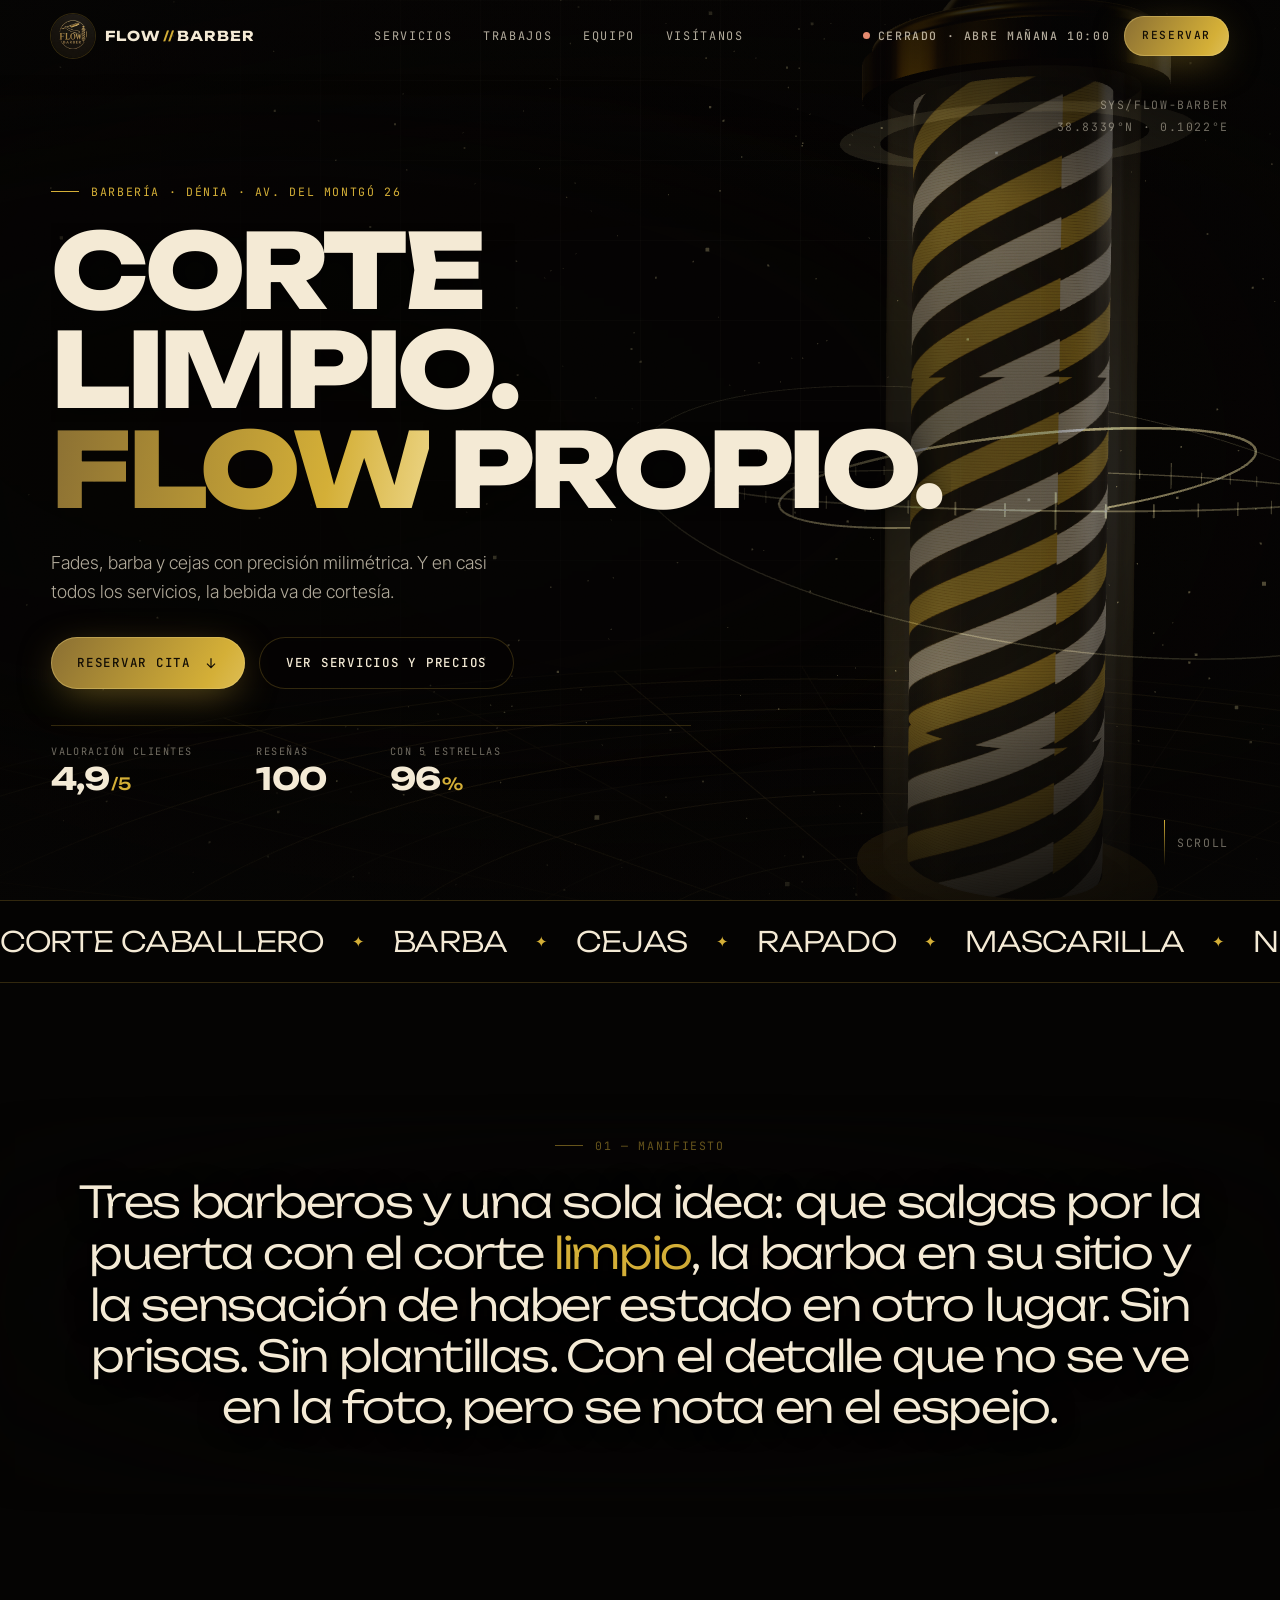
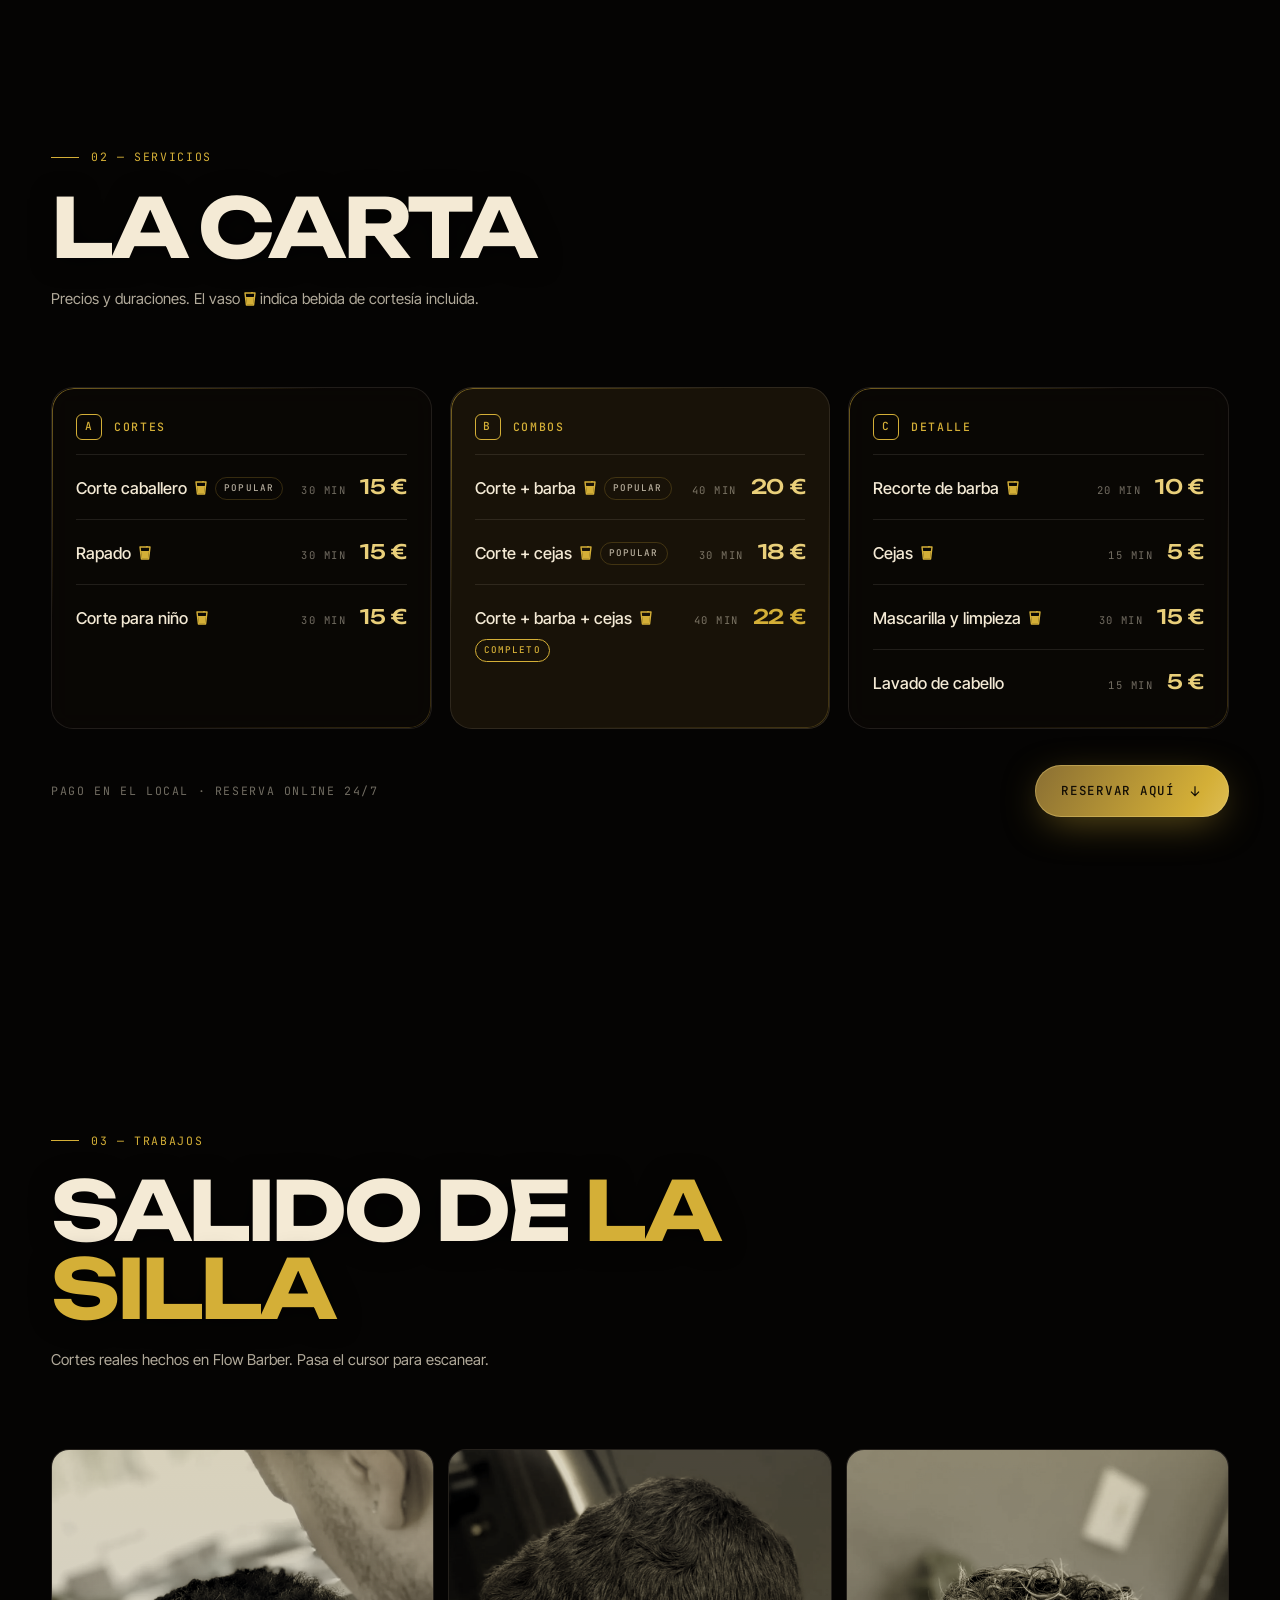
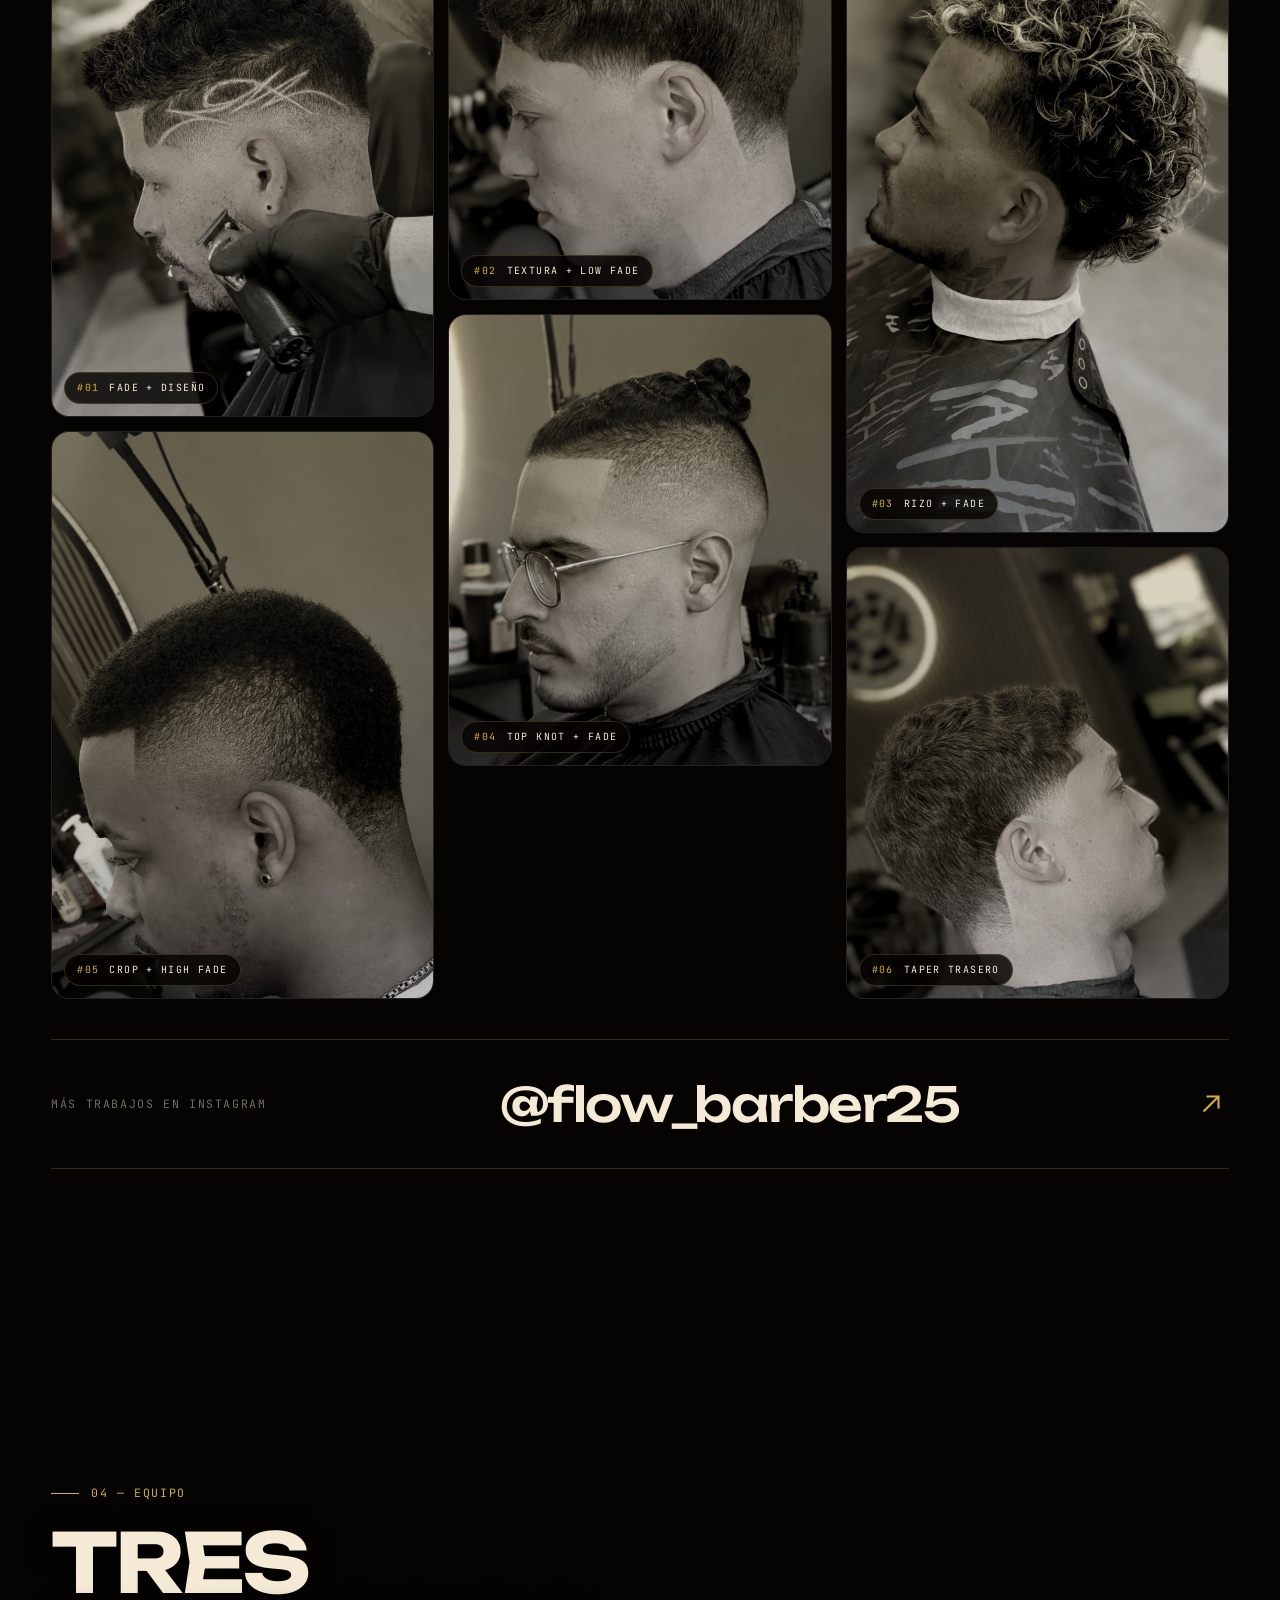
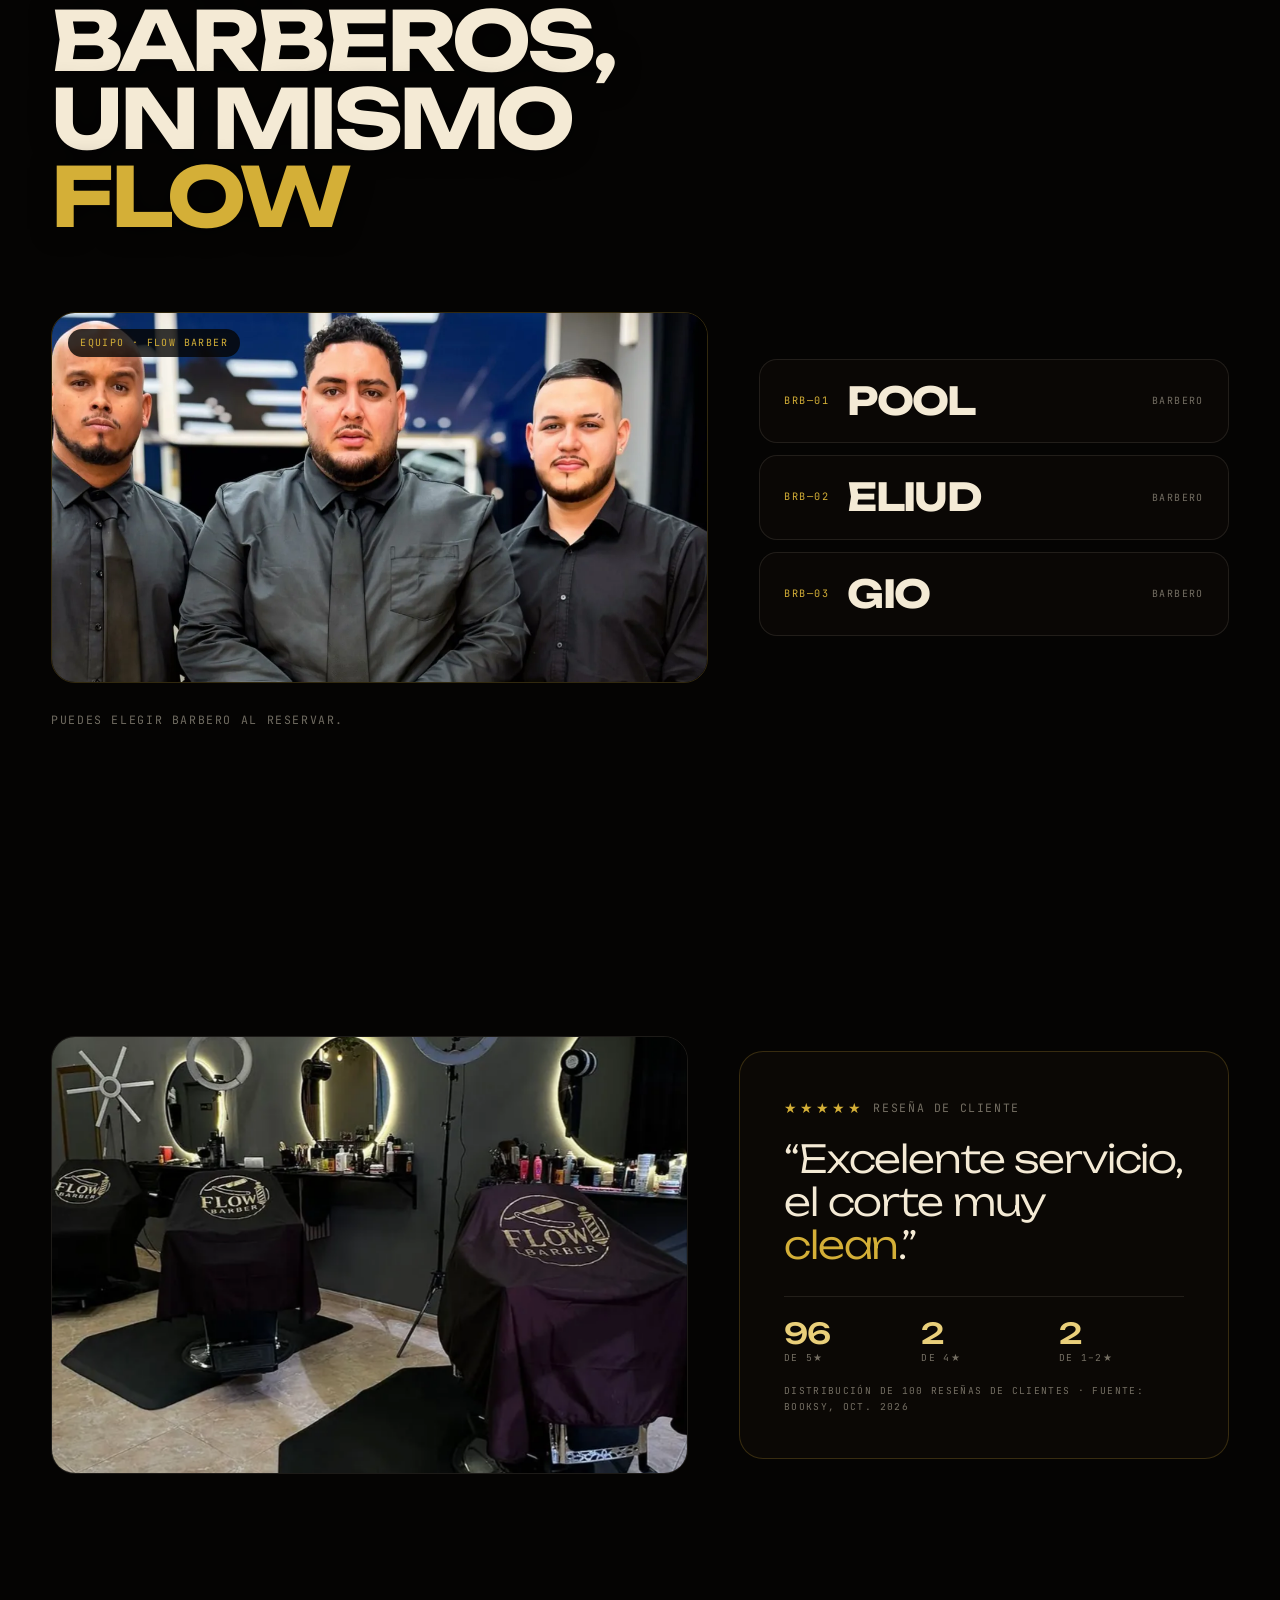
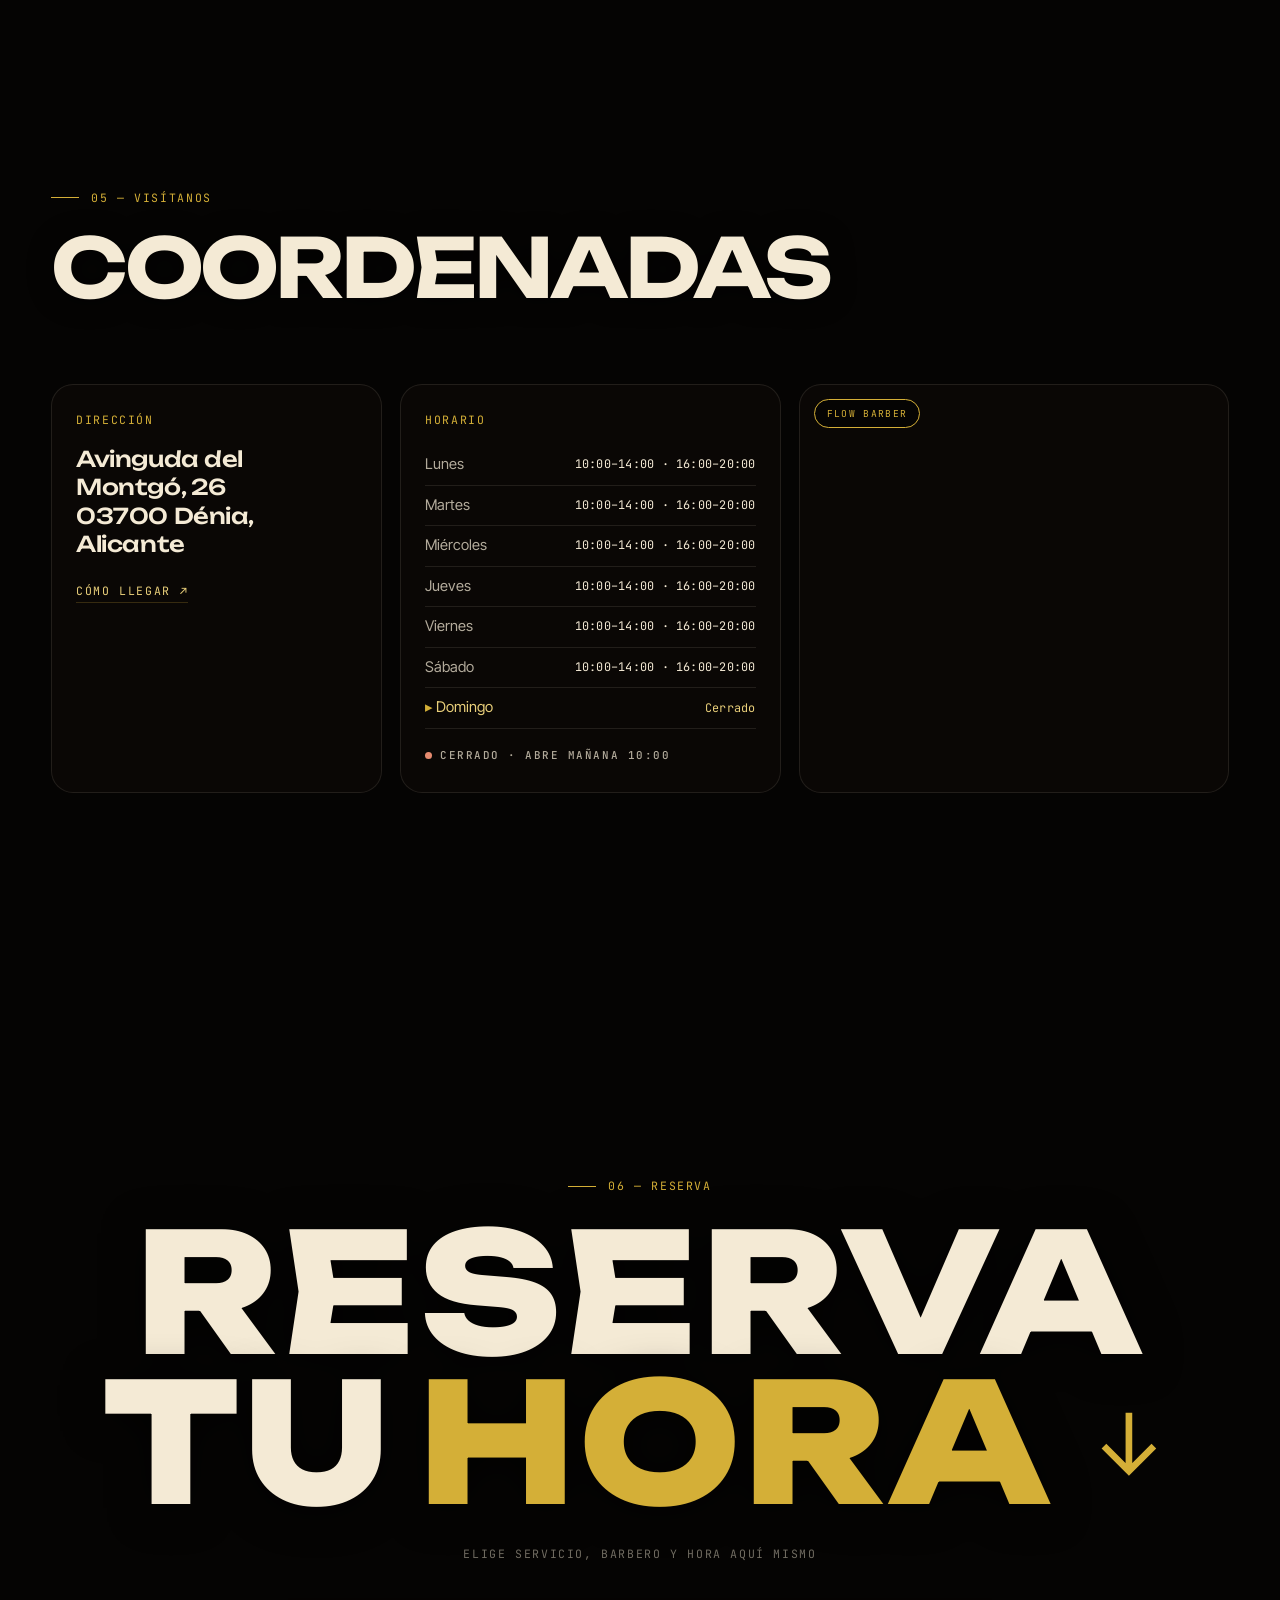
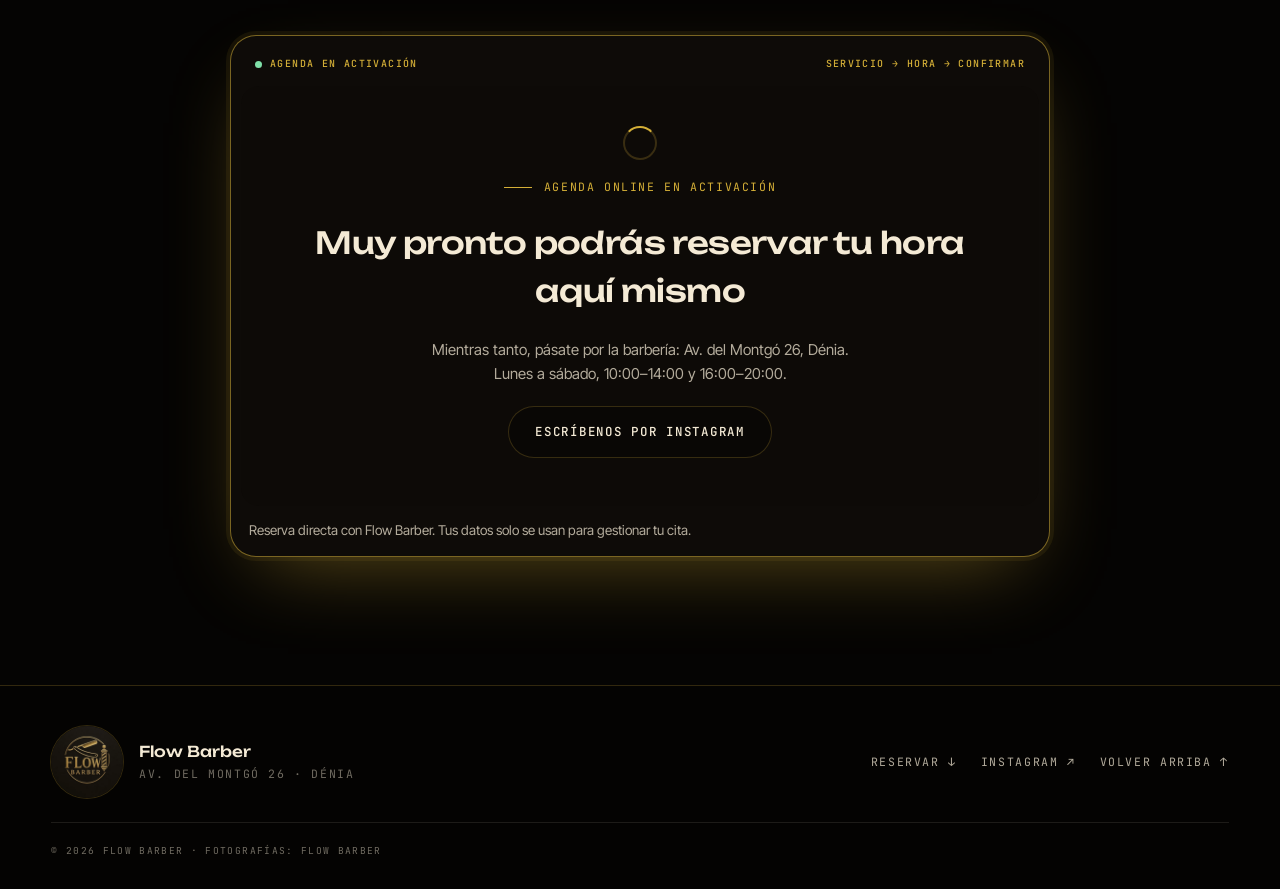
==== commit ea44e12e: "Sync Flow Barber site: no Booksy dependency Co-Authored-By: Claude Opus 5.5 <noreply@anthropic.com> " ====
--- a/flow-barber/index.html
+++ b/flow-barber/index.html
@@ -4,17 +4,17 @@
 <meta charset="utf-8">
 <meta name="viewport" content="width=device-width,initial-scale=1,viewport-fit=cover">
 <title>Flow Barber · Barbería en Dénia</title>
-<meta name="description" content="Flow Barber, barbería en la Avinguda del Montgó 26, Dénia. Corte, barba, cejas y bebida de cortesía. 4,9 sobre 5 en 100 reseñas de Booksy. Reserva online.">
+<meta name="description" content="Flow Barber, barbería en la Avinguda del Montgó 26, Dénia. Corte, barba, cejas y bebida de cortesía. Reserva tu cita online en la web.">
 <meta name="theme-color" content="#050403">
 <meta property="og:title" content="Flow Barber · Barbería en Dénia">
-<meta property="og:description" content="Corte limpio, barba y detalle en la Avinguda del Montgó 26, Dénia. Reserva online en Booksy.">
+<meta property="og:description" content="Corte limpio, barba y detalle en la Avinguda del Montgó 26, Dénia. Reserva tu cita online.">
 <meta property="og:image" content="assets/img/logo.webp">
 <meta property="og:type" content="website">
 <link rel="icon" href="assets/img/logo.webp" type="image/webp">
 <link rel="preconnect" href="https://fonts.googleapis.com">
 <link rel="preconnect" href="https://fonts.gstatic.com" crossorigin>
 <link rel="stylesheet" href="https://fonts.googleapis.com/css2?family=Unbounded:wght@300;500;700;800&family=Inter+Tight:wght@300;400;500;600&family=JetBrains+Mono:wght@400;500&display=swap">
-<link rel="stylesheet" href="styles.css?v=20261030c">
+<link rel="stylesheet" href="styles.css?v=20261030d">
 <script>document.documentElement.classList.add("js");</script>
 <script type="application/ld+json">
 {
@@ -29,7 +29,7 @@
     {"@type": "OpeningHoursSpecification", "dayOfWeek": ["Monday","Tuesday","Wednesday","Thursday","Friday","Saturday"], "opens": "10:00", "closes": "14:00"},
     {"@type": "OpeningHoursSpecification", "dayOfWeek": ["Monday","Tuesday","Wednesday","Thursday","Friday","Saturday"], "opens": "16:00", "closes": "20:00"}
   ],
-  "sameAs": ["https://www.instagram.com/flow_barber25/", "https://booksy.com/es-es/153876_flow-barber_barberia_55813_corral-de-calafat"]
+  "sameAs": ["https://www.instagram.com/flow_barber25/"]
 }
 </script>
 </head>
@@ -104,8 +104,8 @@
       </div>
     </div>
 
-    <dl class="hero-stats reveal" aria-label="Valoraciones en Booksy">
-      <div><dt class="mono">Valoración Booksy</dt><dd><b data-count="4.9" data-decimals="1">4,9</b><small>/5</small></dd></div>
+    <dl class="hero-stats reveal" aria-label="Valoraciones de clientes">
+      <div><dt class="mono">Valoración clientes</dt><dd><b data-count="4.9" data-decimals="1">4,9</b><small>/5</small></dd></div>
       <div><dt class="mono">Reseñas</dt><dd><b data-count="100">100</b></dd></div>
       <div><dt class="mono">Con 5 estrellas</dt><dd><b data-count="96">96</b><small>%</small></dd></div>
     </dl>
@@ -134,7 +134,7 @@
     <header class="sec-head">
       <p class="kicker mono reveal">02 — Servicios</p>
       <h2 class="sec-title reveal">La carta</h2>
-      <p class="sec-sub reveal">Precios y duraciones tal como aparecen en Booksy. El vaso <span class="drink-ico" aria-hidden="true"></span> indica bebida de cortesía incluida.</p>
+      <p class="sec-sub reveal">Precios y duraciones. El vaso <span class="drink-ico" aria-hidden="true"></span> indica bebida de cortesía incluida.</p>
     </header>
 
     <div class="svc-groups">
@@ -234,7 +234,7 @@
         <li class="barber reveal"><span class="mono">BRB—03</span><strong>Gio</strong><small class="mono">Barbero</small></li>
       </ol>
     </div>
-    <p class="team-note mono reveal">Puedes elegir barbero al reservar en Booksy.</p>
+    <p class="team-note mono reveal">Puedes elegir barbero al reservar.</p>
   </section>
 
   <!-- STUDIO + REVIEW -->
@@ -243,13 +243,13 @@
       <img src="assets/img/estudio.webp" alt="Interior de Flow Barber con sillones y espejos iluminados" loading="lazy" width="1200" height="674" data-parallax>
     </figure>
     <blockquote class="review reveal">
-      <p class="mono review-head"><span class="stars" aria-label="5 de 5 estrellas">★★★★★</span> Reseña publicada en Booksy</p>
+      <p class="mono review-head"><span class="stars" aria-label="5 de 5 estrellas">★★★★★</span> Reseña de cliente</p>
       <p class="review-text">“Excelente servicio, el corte muy <em>clean</em>.”</p>
       <footer class="review-foot">
         <div><b data-count="96">96</b><span class="mono">de 5★</span></div>
         <div><b data-count="2">2</b><span class="mono">de 4★</span></div>
         <div><b data-count="2">2</b><span class="mono">de 1–2★</span></div>
-        <p class="mono">Distribución de las 100 reseñas</p>
+        <p class="mono">Distribución de 100 reseñas de clientes · Fuente: Booksy, oct. 2026</p>
       </footer>
     </blockquote>
   </section>
@@ -281,7 +281,7 @@
             <tr data-day="0"><th>Domingo</th><td>Cerrado</td></tr>
           </tbody>
         </table>
-        <p class="status status-lg mono" data-status><i></i><b>Consulta disponibilidad en Booksy</b></p>
+        <p class="status status-lg mono" data-status><i></i><b>Horario L–S</b></p>
       </div>
 
       <div class="panel panel-map reveal">
@@ -306,14 +306,7 @@
         <span>Servicio → Hora → Confirmar</span>
       </div>
       <div class="bk" data-booking hidden aria-live="polite"></div>
-      <div class="booking-frame" data-booksy data-booksy-id="153876">
-        <div class="booking-loading">
-          <span class="booking-spinner" aria-hidden="true"></span>
-          <p class="mono">Cargando agenda…</p>
-        </div>
-      </div>
-      <p class="booking-note" data-note-own hidden>Reserva directa con Flow Barber. Tus datos solo se usan para gestionar la cita. Si prefieres, también puedes reservar en <a href="https://booksy.com/es-es/153876_flow-barber_barberia_55813_corral-de-calafat" target="_blank" rel="noopener">Booksy ↗</a></p>
-      <p class="booking-note" data-note-booksy>Sistema de reservas de Booksy. Para confirmar la cita te pedirá tu email o tu cuenta de Facebook o Apple. ¿No se carga? <a href="https://booksy.com/es-es/153876_flow-barber_barberia_55813_corral-de-calafat" target="_blank" rel="noopener">Reserva en Booksy ↗</a></p>
+      <p class="booking-note">Reserva directa con Flow Barber. Tus datos solo se usan para gestionar tu cita.</p>
     </div>
   </section>
 </main>
@@ -324,17 +317,17 @@
     <p>Flow Barber<br><span class="mono">Av. del Montgó 26 · Dénia</span></p>
   </div>
   <nav class="foot-links mono" aria-label="Enlaces externos">
-    <a href="https://booksy.com/es-es/153876_flow-barber_barberia_55813_corral-de-calafat" target="_blank" rel="noopener">Booksy ↗</a>
+    <a href="#reservar">Reservar ↓</a>
     <a href="https://www.instagram.com/flow_barber25/" target="_blank" rel="noopener">Instagram ↗</a>
     <a href="#top">Volver arriba ↑</a>
   </nav>
-  <p class="foot-legal mono">© <span data-year>2026</span> Flow Barber · Fotografías: Flow Barber (perfil de Booksy)</p>
+  <p class="foot-legal mono">© <span data-year>2026</span> Flow Barber · Fotografías: Flow Barber</p>
 </footer>
 
-<script defer src="lib/gsap.min.js?v=20261030c"></script>
-<script defer src="lib/ScrollTrigger.min.js?v=20261030c"></script>
-<script defer src="lib/three.min.js?v=20261030c"></script>
-<script defer src="lib/manifest.js?v=20261030c"></script>
-<script defer src="main.js?v=20261030c"></script>
+<script defer src="lib/gsap.min.js?v=20261030d"></script>
+<script defer src="lib/ScrollTrigger.min.js?v=20261030d"></script>
+<script defer src="lib/three.min.js?v=20261030d"></script>
+<script defer src="lib/manifest.js?v=20261030d"></script>
+<script defer src="main.js?v=20261030d"></script>
 </body>
 </html>
--- a/flow-barber/styles.css
+++ b/flow-barber/styles.css
@@ -509,7 +509,7 @@
   .scan { animation: none; opacity: 0; }
 }
 
-/* ---------- booking (Booksy widget, inline) ---------- */
+/* ---------- booking card ---------- */
 .final { padding-bottom: clamp(80px, 10vw, 140px); grid-template-columns: minmax(0, 1fr); }
 .booking, .bk { min-width: 0; max-width: 100%; }
 .final-cta { margin: 0; }
@@ -530,26 +530,13 @@
 }
 .booking-live { display: inline-flex; align-items: center; gap: 8px; }
 .booking-live i { width: 7px; height: 7px; border-radius: 50%; background: var(--ok); animation: ping 1.8s infinite; }
-.booking-frame {
-  position: relative; border-radius: 18px; overflow: hidden;
-  background: #fff; min-height: 660px;
-}
-.booking-frame .booksy-widget-container,
-.booking-frame iframe { display: block; width: 100% !important; max-width: 100% !important; border: 0; }
-.booking-frame iframe { min-height: 660px; }
-.booking-loading {
-  position: absolute; inset: 0; display: grid; place-content: center; justify-items: center; gap: 14px;
-  background: var(--panel-solid); color: var(--ink-2); z-index: 2; transition: opacity .5s var(--ease-out);
-}
-.booking-frame.is-loaded .booking-loading { opacity: 0; pointer-events: none; }
-.booking-loading p { margin: 0; }
 .booking-spinner { width: 34px; height: 34px; border-radius: 50%; border: 2px solid var(--line); border-top-color: var(--gold); animation: spin 1s linear infinite; }
 @keyframes spin { to { transform: rotate(360deg); } }
+.bk-soon .booking-spinner { margin-bottom: 18px; }
 .booking-note { margin: 14px 8px 6px; font-size: .84rem; line-height: 1.5; color: var(--ink-2); }
 .booking-note a { color: var(--gold-2); font-weight: 600; text-decoration: underline; text-underline-offset: 3px; }
 @media (max-width: 640px) {
   .booking { padding: 6px; border-radius: 20px; margin-inline: -6px; width: calc(100% + 12px); }
-  .booking-frame { border-radius: 14px; }
   .booking-bar span:last-child { display: none; }
 }
 
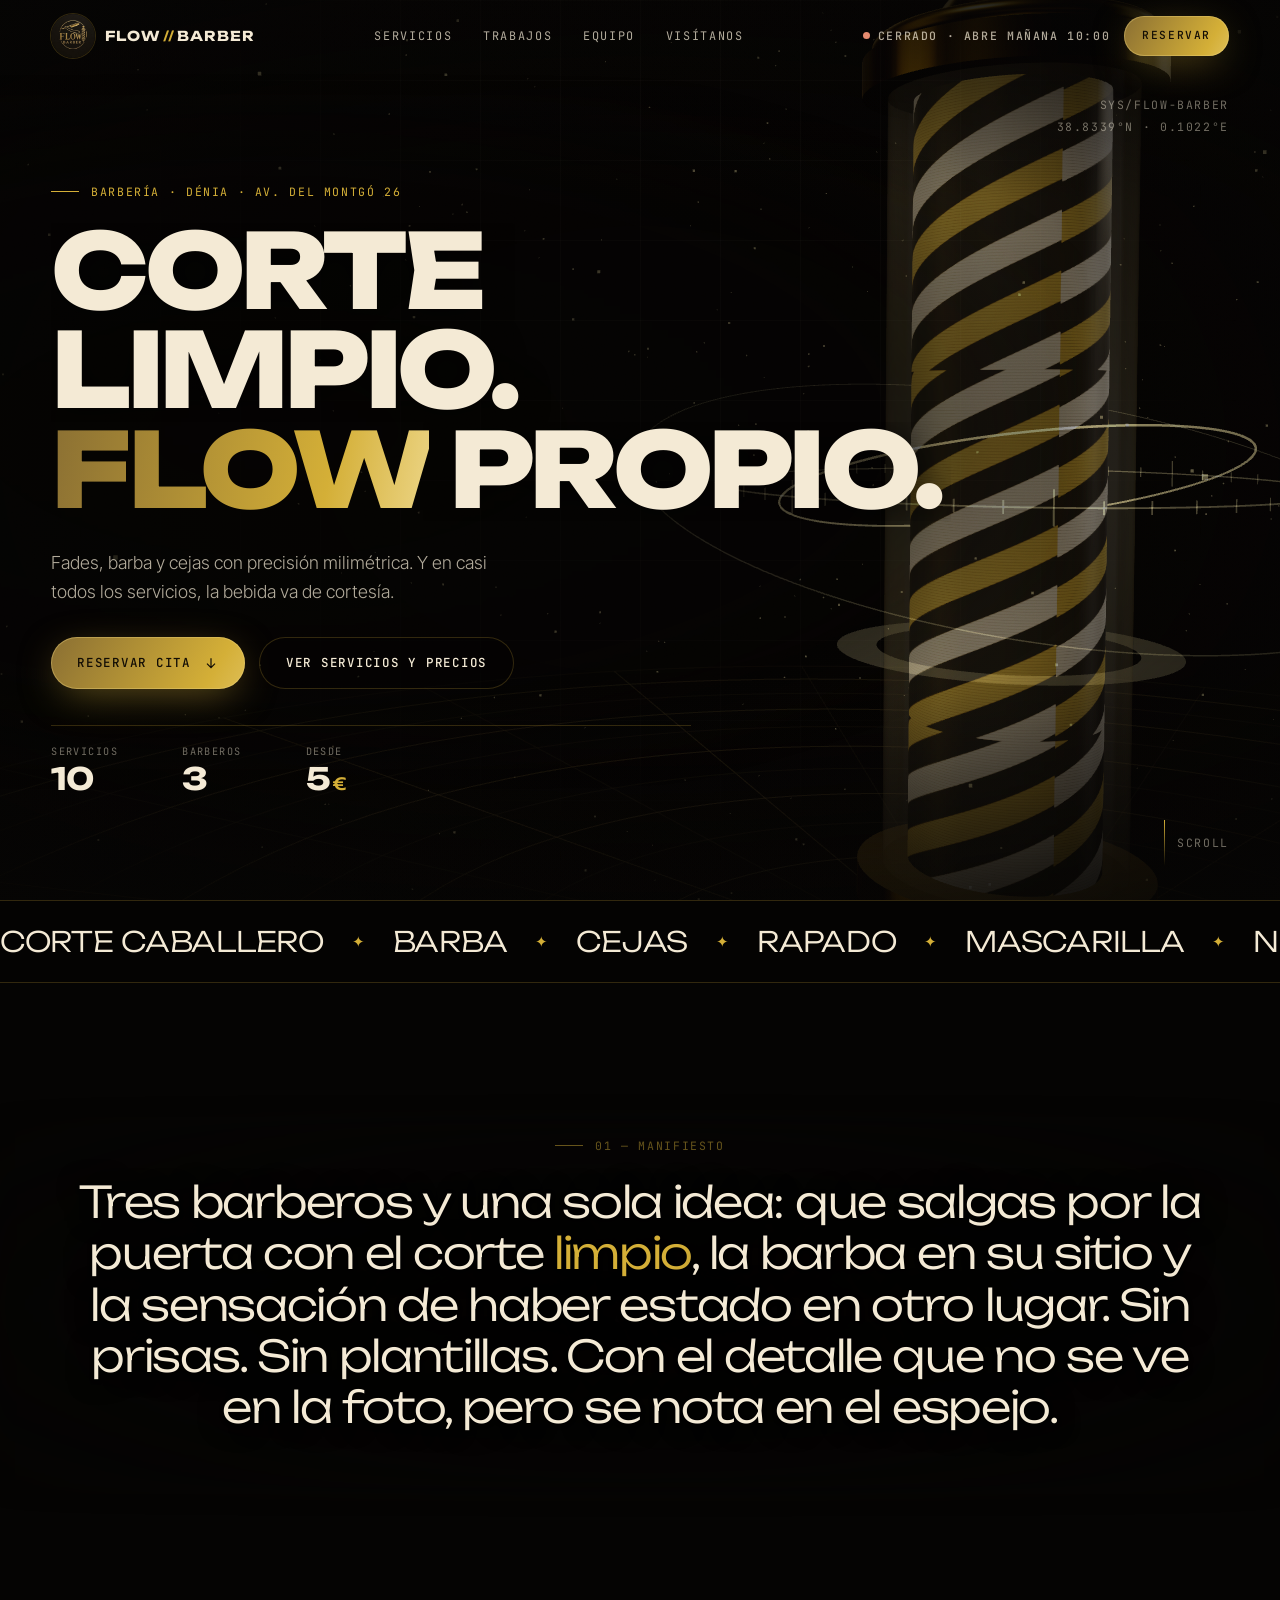
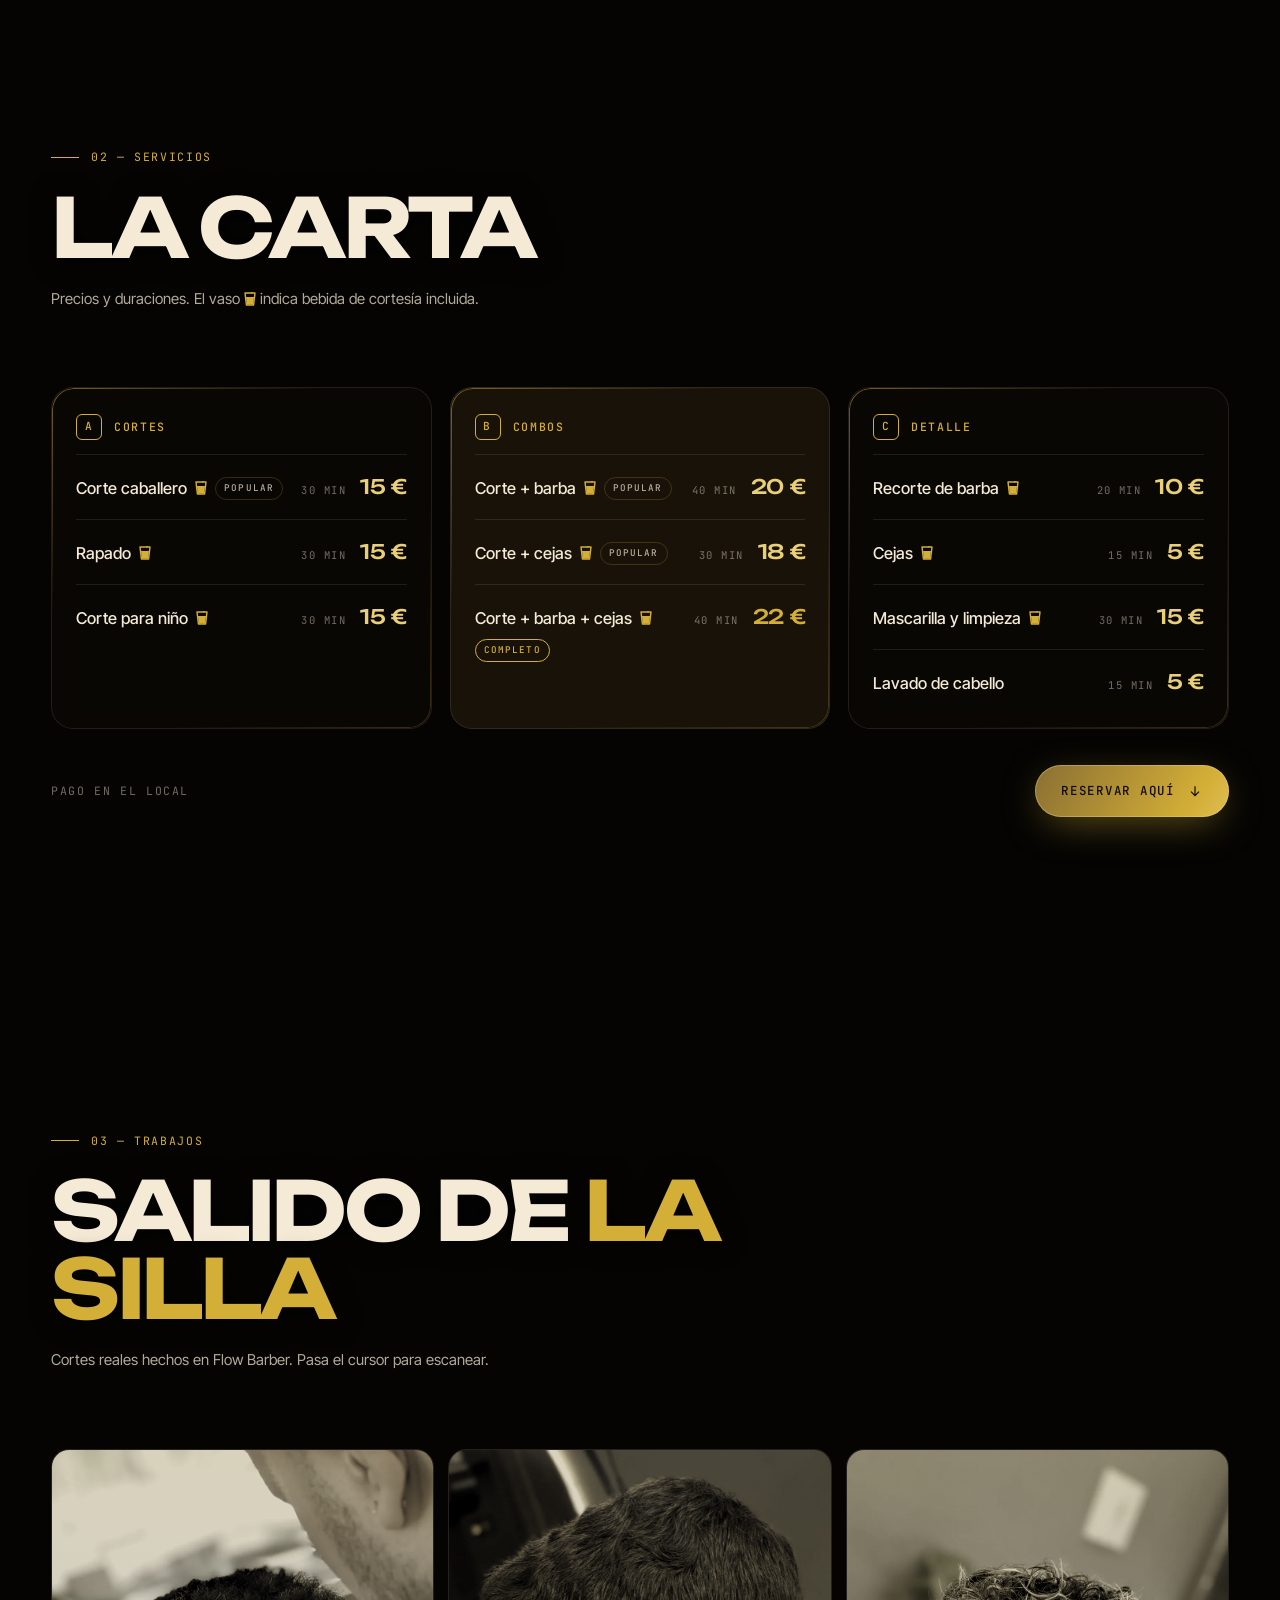
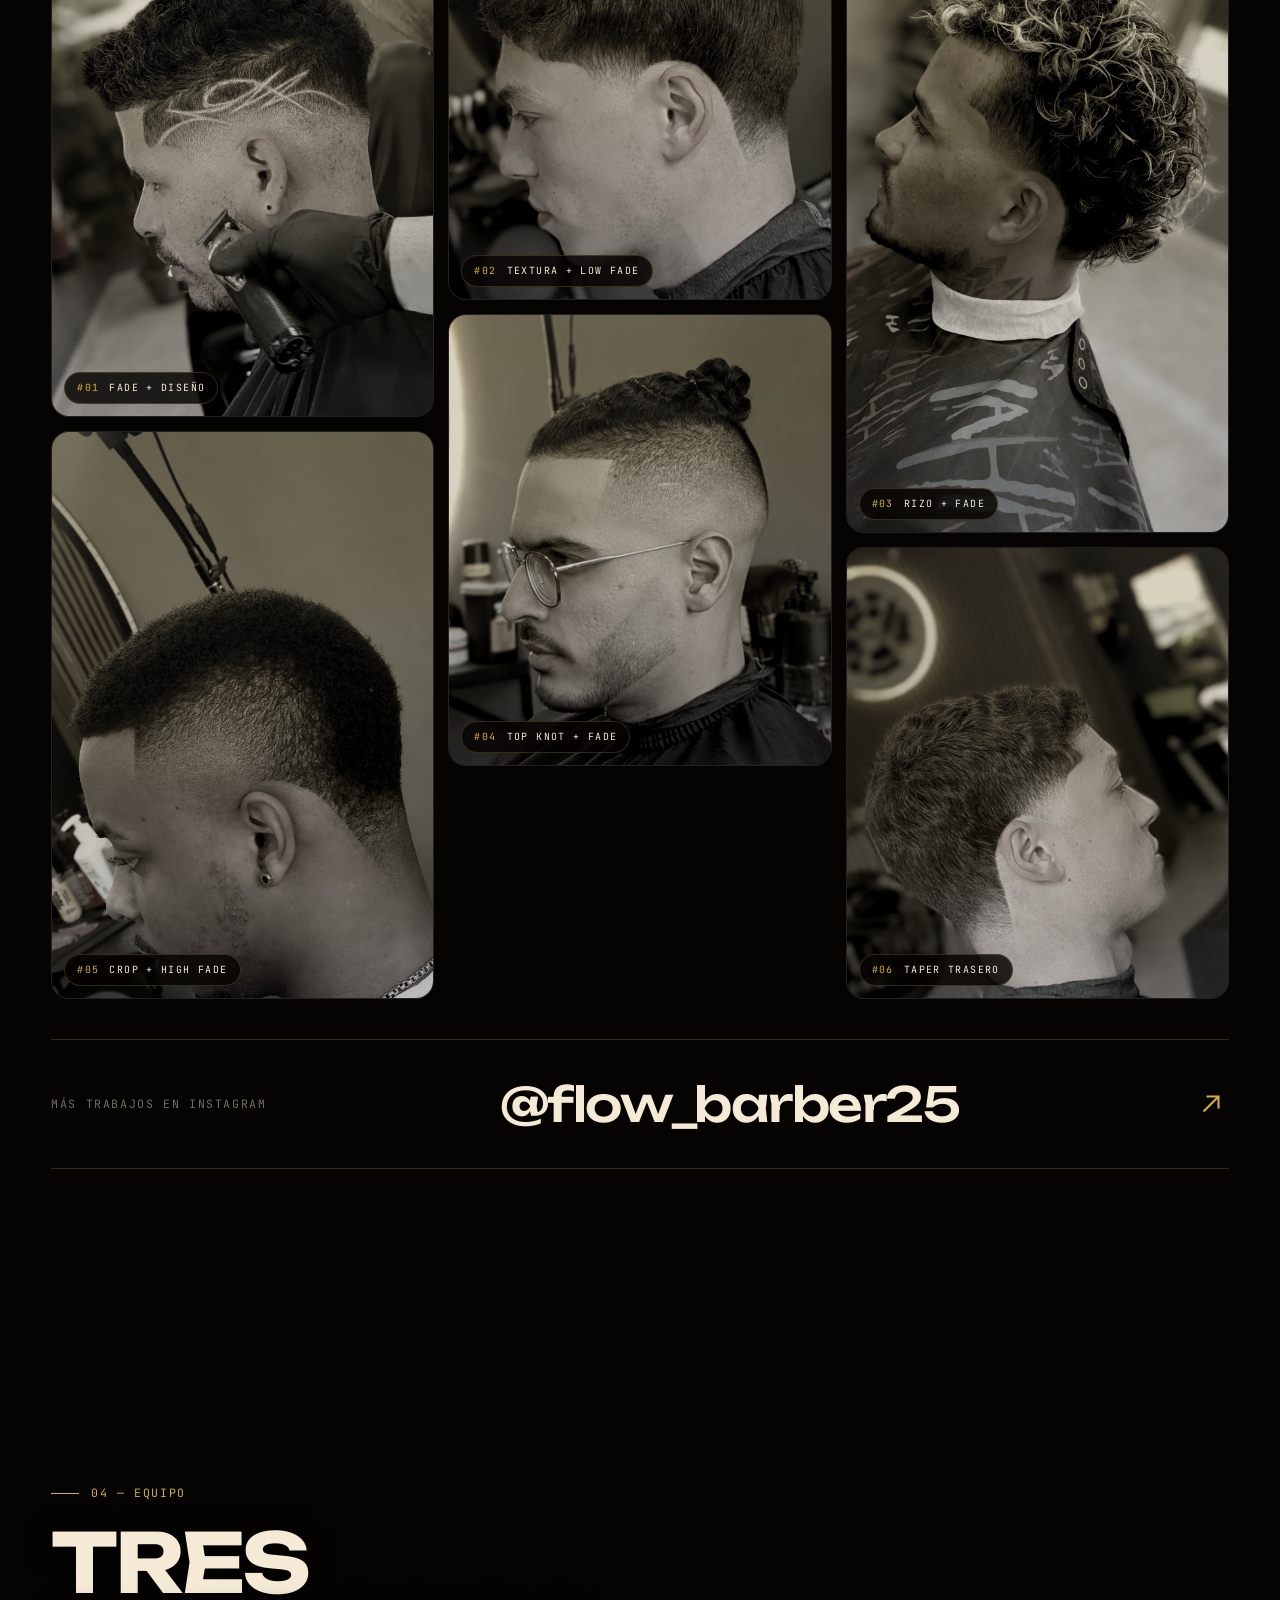
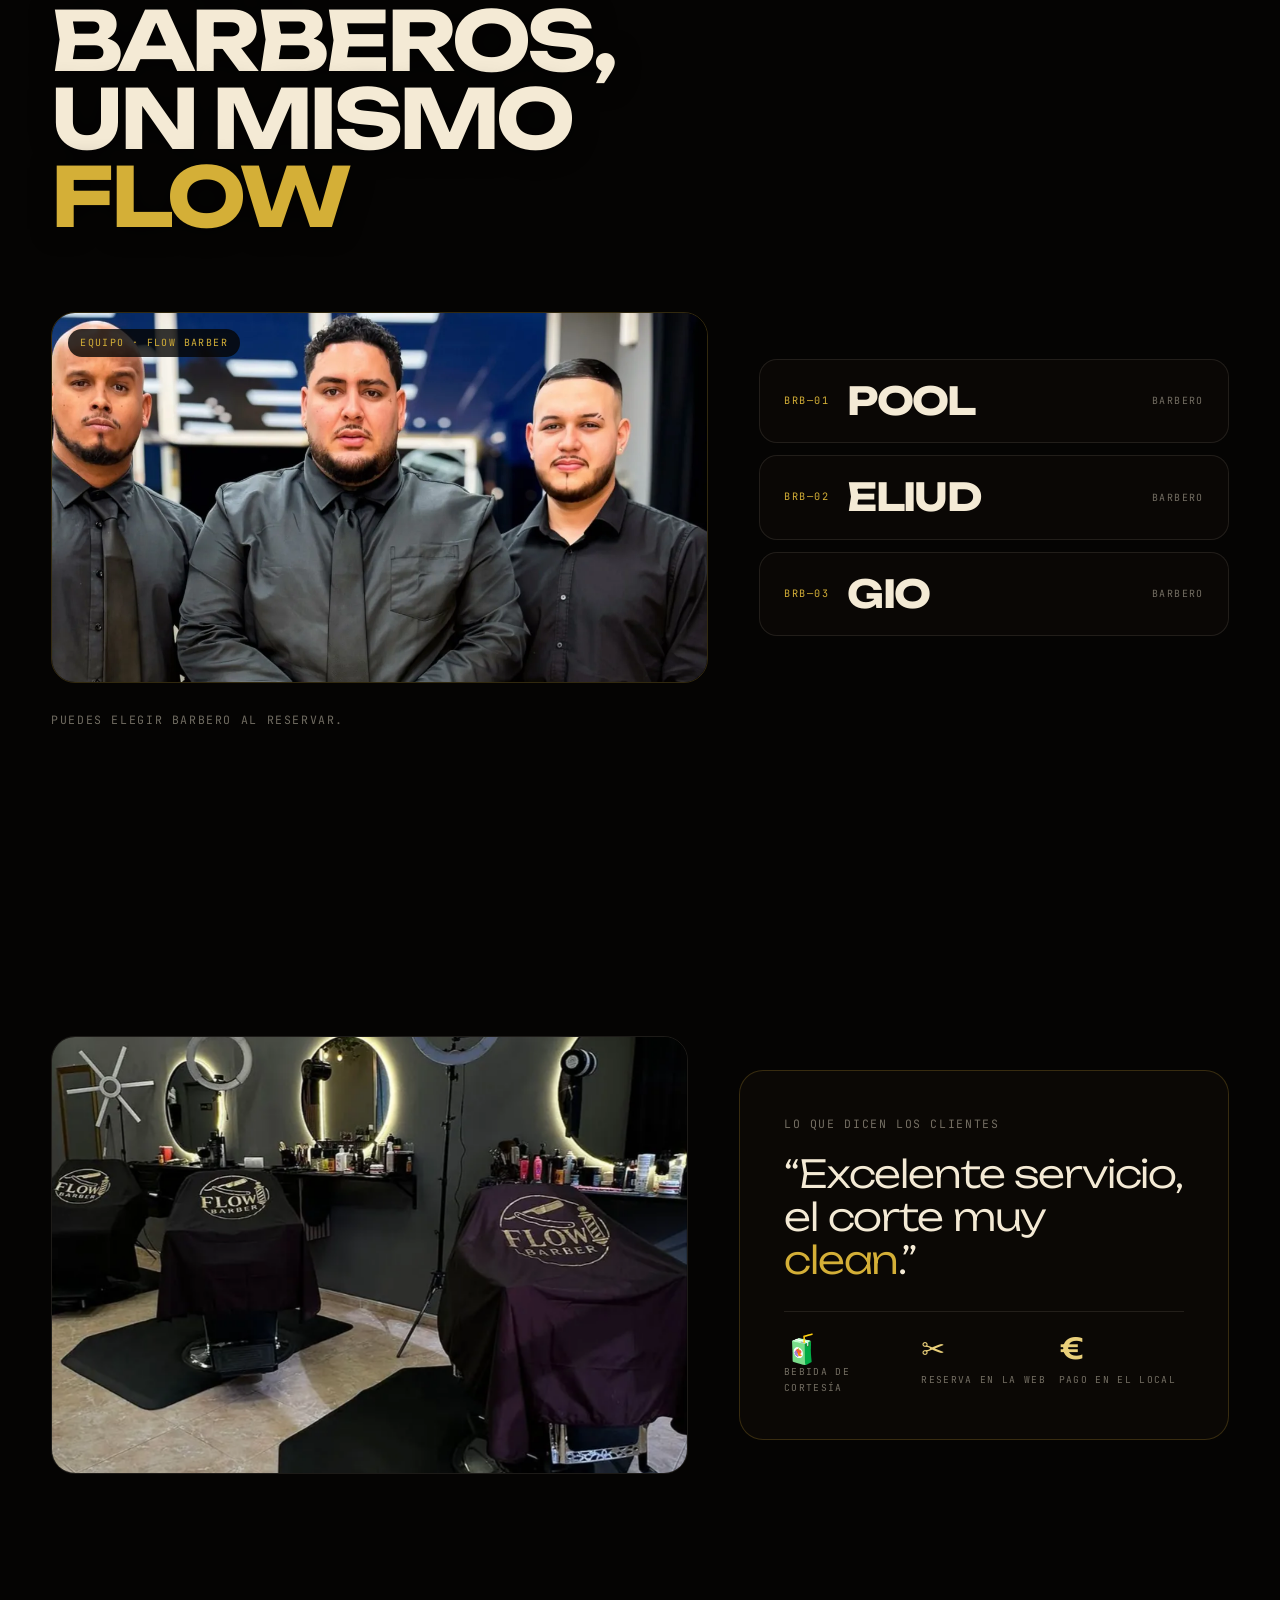
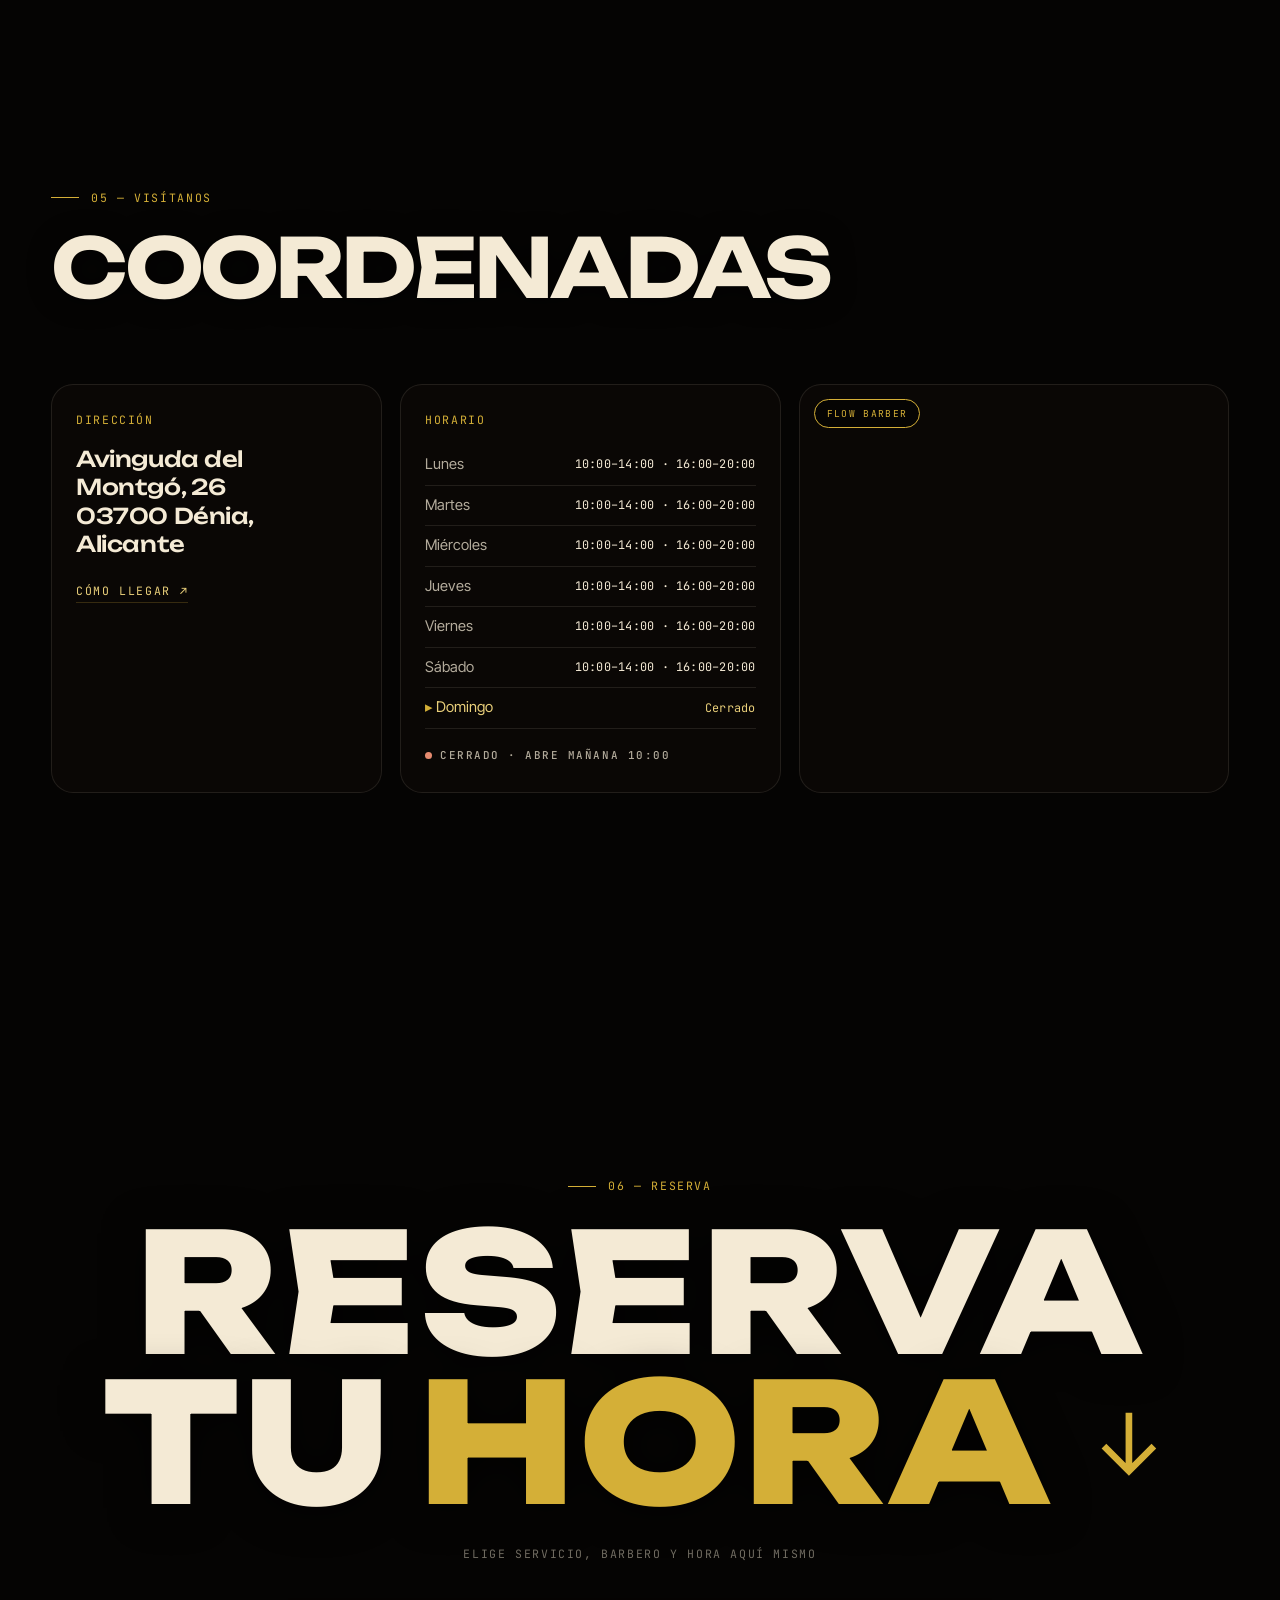
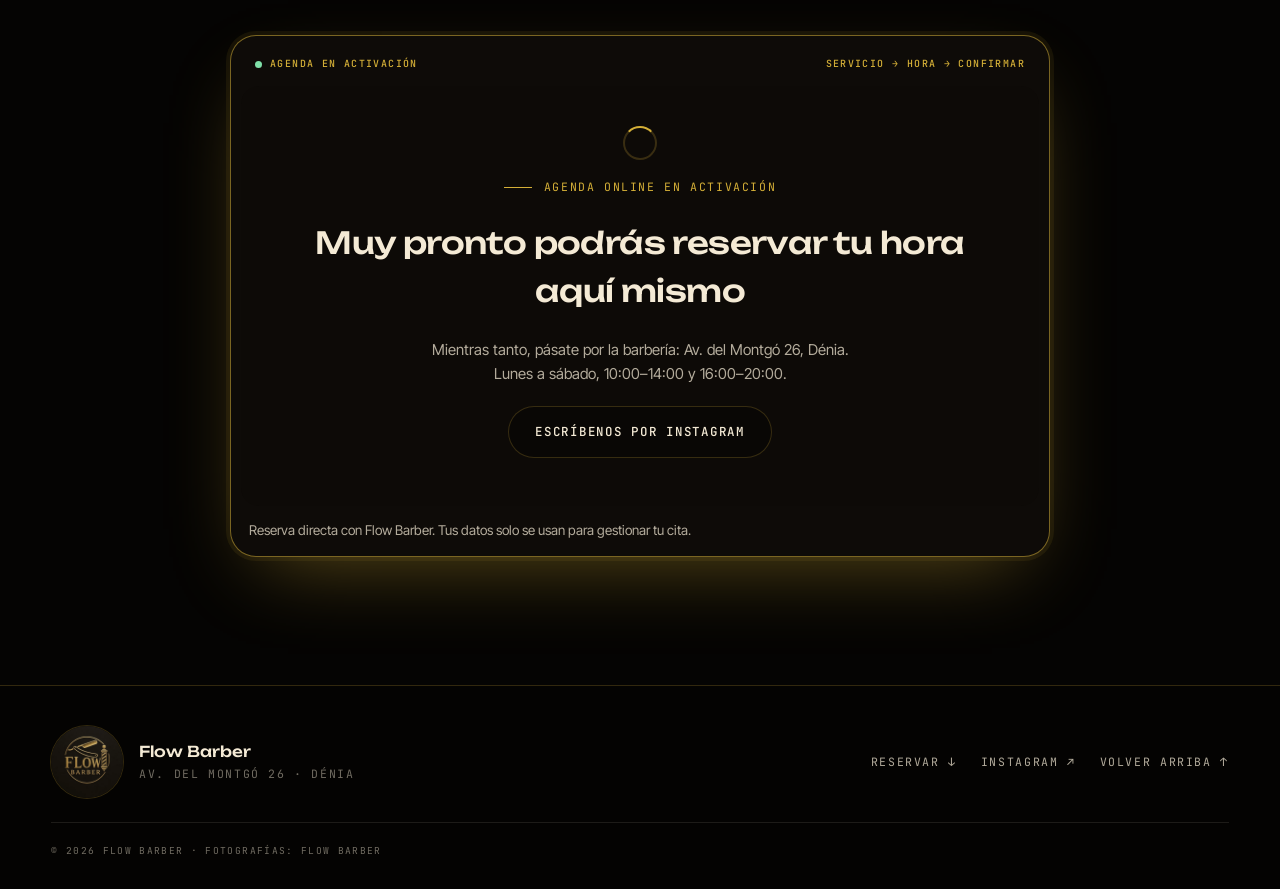
==== commit 46aba985: "Sync Flow Barber site: owner panel, no Booksy figures Co-Authored-By: Claude Opus 5.5 <noreply@anthr" ====
--- a/flow-barber/index.html
+++ b/flow-barber/index.html
@@ -14,7 +14,7 @@
 <link rel="preconnect" href="https://fonts.googleapis.com">
 <link rel="preconnect" href="https://fonts.gstatic.com" crossorigin>
 <link rel="stylesheet" href="https://fonts.googleapis.com/css2?family=Unbounded:wght@300;500;700;800&family=Inter+Tight:wght@300;400;500;600&family=JetBrains+Mono:wght@400;500&display=swap">
-<link rel="stylesheet" href="styles.css?v=20261030d">
+<link rel="stylesheet" href="styles.css?v=20261030f">
 <script>document.documentElement.classList.add("js");</script>
 <script type="application/ld+json">
 {
@@ -104,10 +104,10 @@
       </div>
     </div>
 
-    <dl class="hero-stats reveal" aria-label="Valoraciones de clientes">
-      <div><dt class="mono">Valoración clientes</dt><dd><b data-count="4.9" data-decimals="1">4,9</b><small>/5</small></dd></div>
-      <div><dt class="mono">Reseñas</dt><dd><b data-count="100">100</b></dd></div>
-      <div><dt class="mono">Con 5 estrellas</dt><dd><b data-count="96">96</b><small>%</small></dd></div>
+    <dl class="hero-stats reveal" aria-label="Flow Barber en cifras">
+      <div><dt class="mono">Servicios</dt><dd><b data-count="10">10</b></dd></div>
+      <div><dt class="mono">Barberos</dt><dd><b data-count="3">3</b></dd></div>
+      <div><dt class="mono">Desde</dt><dd><b data-count="5">5</b><small>€</small></dd></div>
     </dl>
 
     <div class="scroll-cue mono" aria-hidden="true"><span></span>Scroll</div>
@@ -168,7 +168,7 @@
     </div>
 
     <div class="svc-foot reveal">
-      <p class="mono">Pago en el local · Reserva online 24/7</p>
+      <p class="mono">Pago en el local</p>
       <a class="btn btn-gold" data-magnetic href="#reservar"><span>Reservar aquí</span><svg viewBox="0 0 24 24" aria-hidden="true"><path d="M12 5v14M6 13l6 6 6-6"/></svg></a>
     </div>
   </section>
@@ -243,13 +243,12 @@
       <img src="assets/img/estudio.webp" alt="Interior de Flow Barber con sillones y espejos iluminados" loading="lazy" width="1200" height="674" data-parallax>
     </figure>
     <blockquote class="review reveal">
-      <p class="mono review-head"><span class="stars" aria-label="5 de 5 estrellas">★★★★★</span> Reseña de cliente</p>
+      <p class="mono review-head">Lo que dicen los clientes</p>
       <p class="review-text">“Excelente servicio, el corte muy <em>clean</em>.”</p>
-      <footer class="review-foot">
-        <div><b data-count="96">96</b><span class="mono">de 5★</span></div>
-        <div><b data-count="2">2</b><span class="mono">de 4★</span></div>
-        <div><b data-count="2">2</b><span class="mono">de 1–2★</span></div>
-        <p class="mono">Distribución de 100 reseñas de clientes · Fuente: Booksy, oct. 2026</p>
+      <footer class="review-foot review-perks">
+        <div><b>🧃</b><span class="mono">Bebida de cortesía</span></div>
+        <div><b>✂</b><span class="mono">Reserva en la web</span></div>
+        <div><b>€</b><span class="mono">Pago en el local</span></div>
       </footer>
     </blockquote>
   </section>
@@ -324,10 +323,10 @@
   <p class="foot-legal mono">© <span data-year>2026</span> Flow Barber · Fotografías: Flow Barber</p>
 </footer>
 
-<script defer src="lib/gsap.min.js?v=20261030d"></script>
-<script defer src="lib/ScrollTrigger.min.js?v=20261030d"></script>
-<script defer src="lib/three.min.js?v=20261030d"></script>
-<script defer src="lib/manifest.js?v=20261030d"></script>
-<script defer src="main.js?v=20261030d"></script>
+<script defer src="lib/gsap.min.js?v=20261030f"></script>
+<script defer src="lib/ScrollTrigger.min.js?v=20261030f"></script>
+<script defer src="lib/three.min.js?v=20261030f"></script>
+<script defer src="lib/manifest.js?v=20261030f"></script>
+<script defer src="main.js?v=20261030f"></script>
 </body>
 </html>
